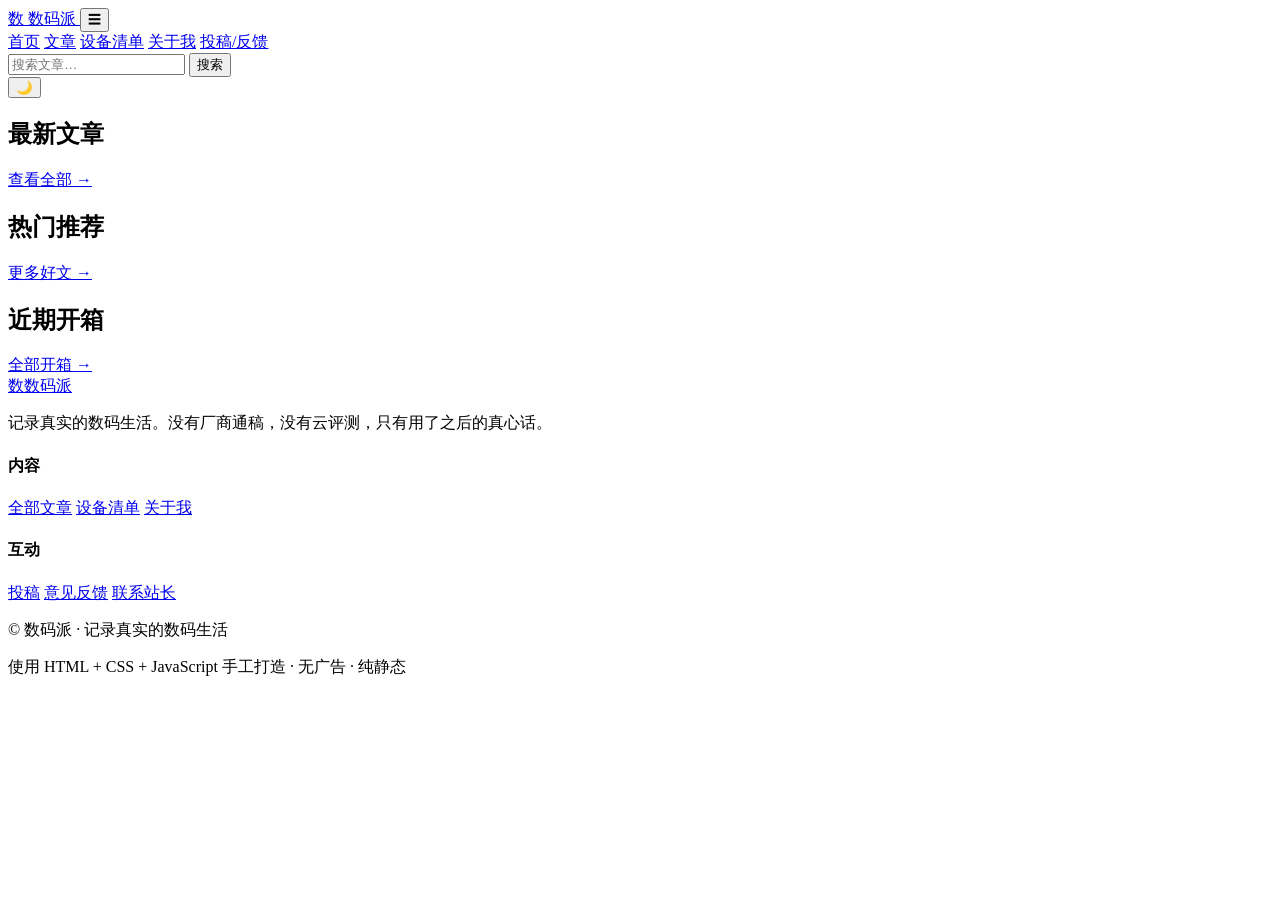
==== index.html @ d9d952aa "Add index.html" ====
<!DOCTYPE html>
<html lang="zh-CN">
<head>
  <meta charset="UTF-8">
  <meta name="viewport" content="width=device-width, initial-scale=1.0">
  <title>数码派 · 记录真实的数码生活</title>
  <meta name="description" content="数码派：分享手机、笔记本、耳机等数码产品的真实使用体验。">
  <link rel="icon" href="data:image/svg+xml,%3Csvg xmlns='http://www.w3.org/2000/svg' viewBox='0 0 32 32'%3E%3Crect width='32' height='32' rx='7' fill='%232563eb'/%3E%3Ctext x='16' y='22' text-anchor='middle' font-size='18' fill='white'%3E%E6%95%B0%3C/text%3E%3C/svg%3E">

  <!-- 深色模式启动脚本：必须放在样式之前，避免刷新时先闪一下白底 -->
  <script>
    (function () {
      var saved = null;
      try { saved = localStorage.getItem('theme'); } catch (e) {}
      var theme = saved ||
        (window.matchMedia('(prefers-color-scheme: dark)').matches ? 'dark' : 'light');
      document.documentElement.setAttribute('data-theme', theme);
    })();
  </script>

  <link rel="stylesheet" href="css/style.css">
</head>
<body>

  <!-- ======================== 顶部导航栏（全站统一） ======================== -->
  <header class="site-header">
    <div class="container nav-bar">
      <a class="logo" href="index.html">
        <span class="logo-mark">数</span>
        <span id="siteName">数码派</span>
      </a>

      <button class="icon-btn nav-toggle" id="navToggle" aria-label="打开菜单">☰</button>

      <nav class="nav-menu" id="navMenu">
        <a class="nav-link active" href="index.html">首页</a>
        <a class="nav-link" href="articles.html">文章</a>
        <a class="nav-link" href="devices.html">设备清单</a>
        <a class="nav-link" href="about.html">关于我</a>
        <a class="nav-link" href="submit.html">投稿/反馈</a>
        <div class="nav-search">
          <input type="search" id="navSearchInput" placeholder="搜索文章…" aria-label="搜索文章">
          <button class="nav-search-btn" id="navSearchBtn">搜索</button>
        </div>
      </nav>

      <!-- 深色 / 浅色模式切换 -->
      <button class="icon-btn theme-toggle" id="themeToggle" aria-label="切换深色模式">🌙</button>
    </div>
  </header>

  <main class="container">

    <!-- ============================ 轮播大图 ============================ -->
    <section class="carousel" id="carousel" aria-label="精选内容轮播"></section>

    <!-- ============================ 最新文章 ============================ -->
    <section class="section">
      <div class="section-head">
        <h2>最新文章</h2>
        <a class="more-link" href="articles.html">查看全部 →</a>
      </div>
      <div class="card-grid" id="latestGrid"><!-- home.js 渲染 --></div>
    </section>

    <!-- ============================ 热门推荐 ============================ -->
    <section class="section" id="hotSection">
      <div class="section-head">
        <h2>热门推荐</h2>
        <a class="more-link" href="articles.html">更多好文 →</a>
      </div>
      <div class="card-grid cols-4" id="hotGrid"><!-- home.js 渲染 --></div>
    </section>

    <!-- ============================ 近期开箱 ============================ -->
    <section class="section" id="unboxingSection">
      <div class="section-head">
        <h2>近期开箱</h2>
        <a class="more-link" href="articles.html">全部开箱 →</a>
      </div>
      <div class="card-grid cols-4" id="unboxingGrid"><!-- home.js 渲染 --></div>
    </section>

  </main>

  <!-- ============================== 页脚 ============================== -->
  <footer class="site-footer">
    <div class="container">
      <div class="footer-grid">
        <div class="footer-brand">
          <a class="logo" href="index.html"><span class="logo-mark">数</span><span class="footer-site-name">数码派</span></a>
          <p>记录真实的数码生活。没有厂商通稿，没有云评测，只有用了之后的真心话。</p>
        </div>
        <div class="footer-col">
          <h4>内容</h4>
          <a href="articles.html">全部文章</a>
          <a href="devices.html">设备清单</a>
          <a href="about.html">关于我</a>
        </div>
        <div class="footer-col">
          <h4>互动</h4>
          <a href="submit.html">投稿</a>
          <a href="submit.html">意见反馈</a>
          <a href="mailto:aze@example.com">联系站长</a>
        </div>
      </div>
      <div class="footer-bottom">
        <p>© <span id="footerYear"></span> <span class="footer-site-name">数码派</span> · 记录真实的数码生活</p>
        <p>使用 HTML + CSS + JavaScript 手工打造 · 无广告 · 纯静态</p>
      </div>
    </div>
  </footer>

  <!-- 顺序：先加载数据，再加载公共脚本，最后加载本页脚本 -->
  <script src="js/data.js"></script>
  <script src="js/common.js"></script>
  <script src="js/home.js"></script>
</body>
</html>
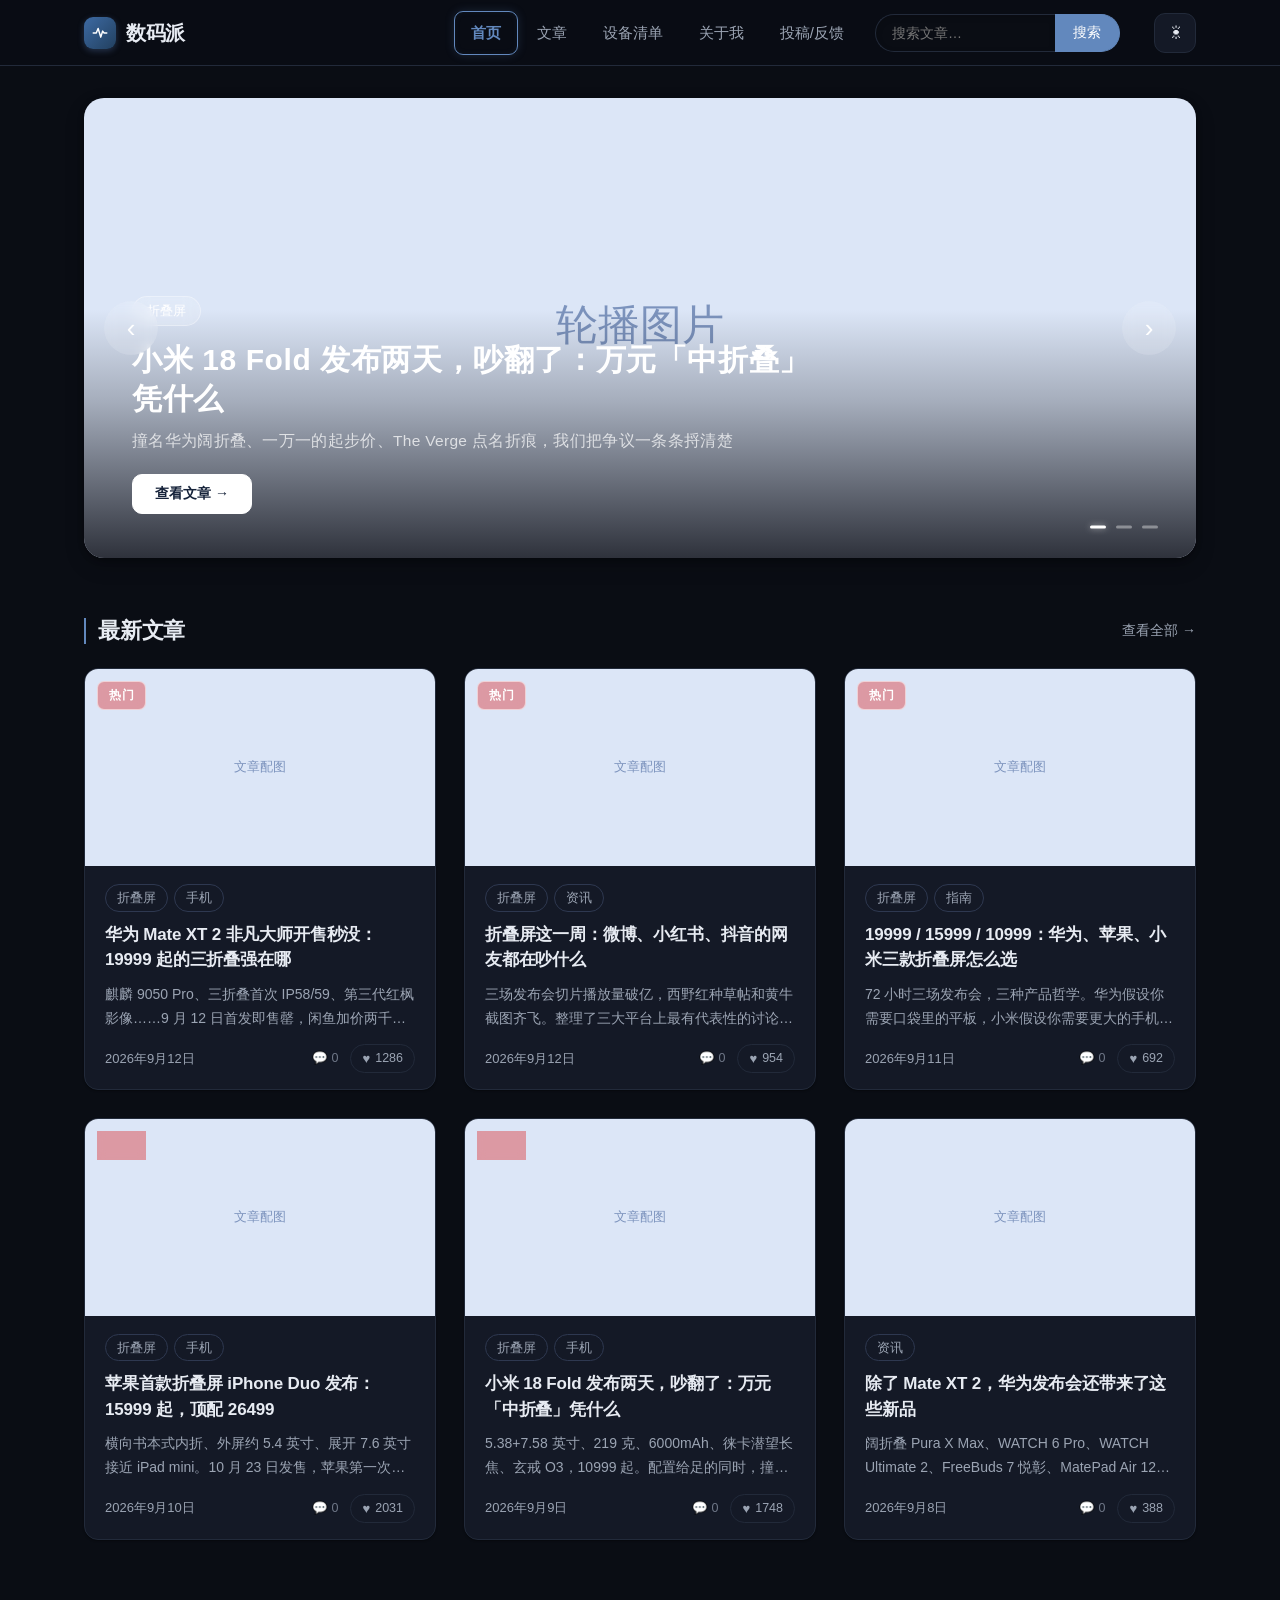
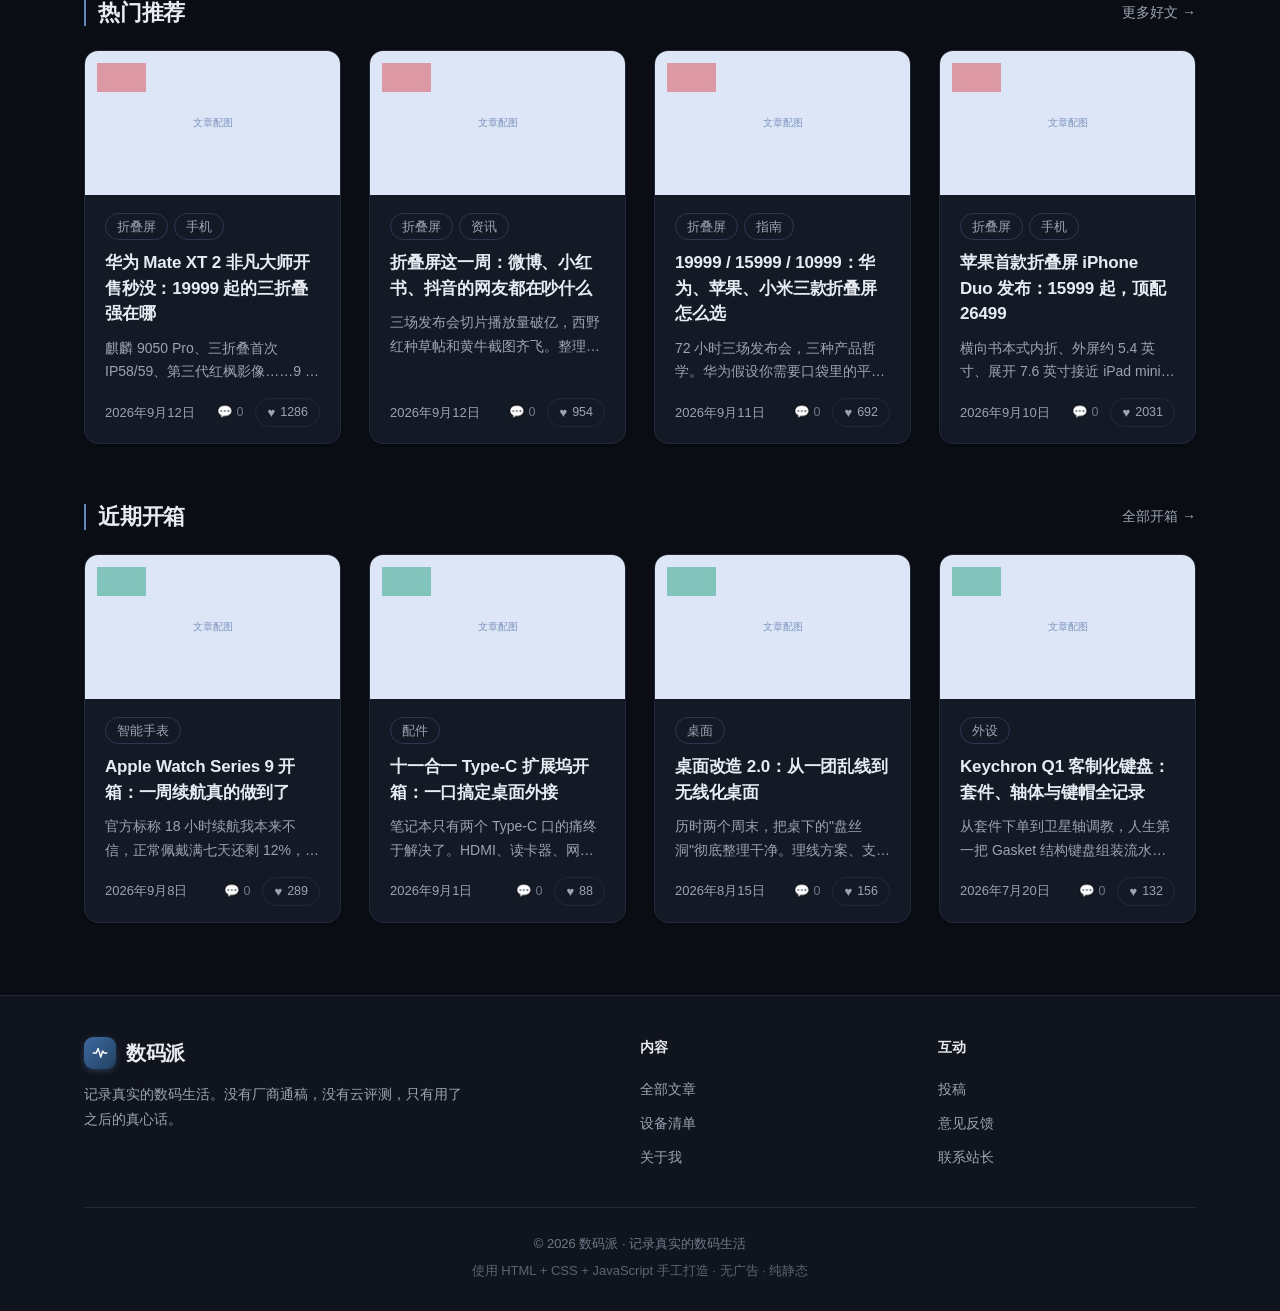
==== commit 329b52e9: "Upload index.html" ====
--- a/index.html
+++ b/index.html
@@ -5,15 +5,14 @@
   <meta name="viewport" content="width=device-width, initial-scale=1.0">
   <title>数码派 · 记录真实的数码生活</title>
   <meta name="description" content="数码派：分享手机、笔记本、耳机等数码产品的真实使用体验。">
-  <link rel="icon" href="data:image/svg+xml,%3Csvg xmlns='http://www.w3.org/2000/svg' viewBox='0 0 32 32'%3E%3Crect width='32' height='32' rx='7' fill='%232563eb'/%3E%3Ctext x='16' y='22' text-anchor='middle' font-size='18' fill='white'%3E%E6%95%B0%3C/text%3E%3C/svg%3E">
+  <link rel="icon" href="data:image/svg+xml,%3Csvg xmlns='http://www.w3.org/2000/svg' viewBox='0 0 32 32'%3E%3Crect width='32' height='32' rx='7' fill='%2335618f'/%3E%3Cpath d='M5 16h5l3-7 3 14 3-11 2 4h6' fill='none' stroke='white' stroke-width='2.5' stroke-linecap='round' stroke-linejoin='round'/%3E%3C/svg%3E">
 
   <!-- 深色模式启动脚本：必须放在样式之前，避免刷新时先闪一下白底 -->
   <script>
     (function () {
       var saved = null;
       try { saved = localStorage.getItem('theme'); } catch (e) {}
-      var theme = saved ||
-        (window.matchMedia('(prefers-color-scheme: dark)').matches ? 'dark' : 'light');
+      var theme = saved || 'dark'; // 默认深色深空风格，可点右上角图标切换回浅色
       document.documentElement.setAttribute('data-theme', theme);
     })();
   </script>
@@ -26,7 +25,7 @@
   <header class="site-header">
     <div class="container nav-bar">
       <a class="logo" href="index.html">
-        <span class="logo-mark">数</span>
+        <span class="logo-mark" aria-hidden="true"><svg viewBox="0 0 24 24" fill="none"><path d="M3 12h4l2.5-6L13 17.5l2.5-8L17.5 12H21" stroke="#fff" stroke-width="2" stroke-linecap="round" stroke-linejoin="round"/></svg></span>
         <span id="siteName">数码派</span>
       </a>
 
@@ -88,7 +87,7 @@
     <div class="container">
       <div class="footer-grid">
         <div class="footer-brand">
-          <a class="logo" href="index.html"><span class="logo-mark">数</span><span class="footer-site-name">数码派</span></a>
+          <a class="logo" href="index.html"><span class="logo-mark" aria-hidden="true"><svg viewBox="0 0 24 24" fill="none"><path d="M3 12h4l2.5-6L13 17.5l2.5-8L17.5 12H21" stroke="#fff" stroke-width="2" stroke-linecap="round" stroke-linejoin="round"/></svg></span><span class="footer-site-name">数码派</span></a>
           <p>记录真实的数码生活。没有厂商通稿，没有云评测，只有用了之后的真心话。</p>
         </div>
         <div class="footer-col">
--- a/css/style.css
+++ b/css/style.css
@@ -0,0 +1,846 @@
+/* ==========================================================================
+   style.css —— 全站样式表（v2 升级版）
+   设计参考：少数派 / The Verge / 个人博客站的高级感
+   ========================================================================== */
+
+/* ============================ 1. 主题变量 ============================ */
+:root {
+  /* 主色：深空蓝（降低饱和度），冷静克制的数码测评风 */
+  --c-primary: #24466e;
+  --c-primary-strong: #35618f;
+  --c-accent: #4a76ad;
+  --c-soft: #edf1f6;
+  --c-soft-text: #274c73;
+
+  --bg: #f5f6f8;          /* 略带冷调的浅灰背景，比纯白更有质感 */
+  --bg-elevated: #ffffff;
+  --card: #ffffff;
+  --text: #111827;        /* 正文近黑，阅读对比度更高 */
+  --text-2: #6b7280;      /* 次要文字 */
+  --text-3: #9ca3af;      /* 更浅的辅助文字 */
+  --border: #e5e7eb;
+  --border-strong: #d1d5db;
+  --header-bg: rgba(255, 255, 255, 0.85);
+  --shadow-sm: 0 1px 2px rgba(17, 24, 39, 0.04), 0 1px 3px rgba(17, 24, 39, 0.04);
+  --shadow: 0 1px 3px rgba(17, 24, 39, 0.06), 0 4px 12px rgba(17, 24, 39, 0.04);
+  --shadow-hover: 0 8px 24px rgba(17, 24, 39, 0.10);
+  --radius: 14px;
+  --radius-sm: 10px;
+  --radius-lg: 20px;
+  --header-height: 66px;
+  --max-w: 1160px;
+  --font-sans: -apple-system, BlinkMacSystemFont, "Segoe UI", "PingFang SC",
+    "Hiragino Sans GB", "Microsoft YaHei", "Helvetica Neue", Arial, sans-serif;
+  --font-serif: "Noto Serif SC", "Source Han Serif SC", "Songti SC", Georgia, serif;
+}
+
+html[data-theme="dark"] {
+  --c-primary: #8aa8d8;
+  --c-primary-strong: #6288bd;
+  --c-soft: #1a2231;
+  --c-soft-text: #a9bcd8;
+  --bg: #0a0d14;          /* 近黑深空底色，唯一的"发光源"交给内容 */
+  --bg-elevated: #10141d;
+  --card: #141926;        /* 卡片深灰底，与背景拉开一级层次 */
+  --text: #e7ebf2;
+  --text-2: #9ba4b3;      /* 次要文字：#aaa 一类的浅灰，不与正文抢层级 */
+  --text-3: #6f7787;
+  --border: #222a3a;
+  --border-strong: #2e3850;
+  --header-bg: rgba(10, 13, 20, 0.85);
+  --shadow-sm: 0 1px 2px rgba(0, 0, 0, 0.35);
+  --shadow: 0 2px 6px rgba(0, 0, 0, 0.3), 0 8px 20px rgba(0, 0, 0, 0.18);
+  --shadow-hover: 0 14px 34px rgba(0, 0, 0, 0.5);
+}
+
+/* ======================== 2. 基础重置 ========================= */
+* { margin: 0; padding: 0; box-sizing: border-box; }
+html { scroll-behavior: smooth; }
+body {
+  font-family: var(--font-sans);
+  background: var(--bg);
+  color: var(--text);
+  line-height: 1.7;
+  font-size: 15px;
+  -webkit-font-smoothing: antialiased;
+  transition: background-color 0.3s ease, color 0.3s ease;
+}
+a { color: inherit; text-decoration: none; transition: color 0.2s; }
+img { display: block; max-width: 100%; }
+ul { list-style: none; }
+button { font-family: inherit; cursor: pointer; border: none; background: none; }
+
+.container { max-width: var(--max-w); margin: 0 auto; padding: 0 24px; }
+.muted { color: var(--text-2); }
+
+/* 页面标题区 */
+.page-head { padding: 44px 0 28px; }
+.page-head h1 { font-size: 32px; font-weight: 700; letter-spacing: -0.02em; color: var(--text); }
+.page-head p { color: var(--text-2); margin-top: 10px; font-size: 16px; }
+
+/* ======================== 3. 顶部导航栏 ========================= */
+.site-header {
+  position: sticky; top: 0; z-index: 100;
+  height: var(--header-height);
+  background: var(--header-bg);
+  backdrop-filter: saturate(180%) blur(16px);
+  -webkit-backdrop-filter: saturate(180%) blur(16px);
+  border-bottom: 1px solid var(--border);
+}
+.nav-bar {
+  position: relative;
+  display: flex; align-items: center; gap: 28px;
+  height: var(--header-height);
+}
+
+.logo {
+  font-size: 20px; font-weight: 800; color: var(--text);
+  display: flex; align-items: center; gap: 10px; letter-spacing: -0.02em;
+}
+.logo .logo-mark {
+  width: 32px; height: 32px; border-radius: 9px;
+  background: linear-gradient(135deg, #3d6aa3, #22405f);
+  color: #fff; display: inline-flex; align-items: center; justify-content: center;
+  box-shadow: 0 2px 6px rgba(88, 124, 178, 0.35);
+}
+/* 标志内的电波图标尺寸（原为"数"字，现改为 SVG 脉冲线） */
+.logo .logo-mark svg { width: 18px; height: 18px; display: block; }
+.logo:hover { color: var(--c-primary); }
+
+.nav-menu { display: flex; align-items: center; gap: 2px; margin-left: auto; }
+.nav-link { padding: 8px 16px; border-radius: 9px; border: 1px solid transparent; color: var(--text-2); font-size: 15px; font-weight: 500; transition: all 0.2s; white-space: nowrap; }
+.nav-link:hover { color: var(--text); background: var(--bg); }
+/* 选中项：不用实心色块，改细边框 + 微弱发光，轻盈不厚重 */
+.nav-link.active {
+  color: var(--c-primary-strong);
+  background: transparent;
+  border-color: var(--c-primary-strong);
+  font-weight: 600;
+  box-shadow: 0 0 10px rgba(88, 124, 178, 0.22), inset 0 0 6px rgba(88, 124, 178, 0.08);
+}
+
+.nav-search { display: flex; align-items: center; margin-left: 12px; }
+/* 搜索框：胶囊圆角 + 内阴影，弱化扁平感 */
+.nav-search input {
+  width: 180px; height: 38px; padding: 0 16px;
+  border: 1px solid var(--border); border-right: none;
+  border-radius: 999px 0 0 999px;
+  background: var(--bg); color: var(--text); font-size: 14px;
+  outline: none;
+  box-shadow: inset 0 2px 6px rgba(0, 0, 0, 0.14);
+  transition: border-color 0.2s, box-shadow 0.2s;
+}
+.nav-search input:focus { border-color: var(--c-primary-strong); box-shadow: inset 0 2px 6px rgba(0, 0, 0, 0.14), 0 0 8px rgba(88, 124, 178, 0.2); }
+.nav-search-btn {
+  height: 38px; padding: 0 18px;
+  border: 1px solid var(--c-primary-strong); border-left: none;
+  border-radius: 0 999px 999px 0;
+  background: var(--c-primary-strong); color: #fff; font-size: 14px; font-weight: 500;
+  transition: background-color 0.2s, box-shadow 0.2s;
+}
+.nav-search-btn:hover { background: #2e5a8f; box-shadow: 0 0 10px rgba(88, 124, 178, 0.35); }
+
+/* 明暗切换等圆形小按钮：稍微放大，hover 上浮 + 发光 */
+.icon-btn {
+  width: 42px; height: 40px; margin-left: 6px;
+  border: 1px solid var(--border); border-radius: 11px;
+  background: var(--card); color: var(--text);
+  font-size: 18px; display: inline-flex; align-items: center; justify-content: center;
+  transition: border-color 0.2s, background-color 0.2s, transform 0.2s, box-shadow 0.2s;
+}
+.icon-btn:hover {
+  border-color: var(--c-primary-strong);
+  background: var(--c-soft);
+  transform: translateY(-1px) scale(1.05);
+  box-shadow: 0 0 12px rgba(88, 124, 178, 0.35);
+}
+.nav-toggle { display: none; }
+
+/* ======================== 4. 通用组件 ========================= */
+.btn {
+  display: inline-flex; align-items: center; gap: 8px;
+  height: 42px; padding: 0 24px;
+  border: 1px solid var(--border-strong); border-radius: 11px;
+  background: var(--card); color: var(--text);
+  font-size: 15px; font-weight: 500; cursor: pointer;
+  transition: all 0.2s;
+}
+.btn:hover { border-color: var(--c-primary-strong); color: var(--c-primary-strong); transform: translateY(-1px); }
+.btn-primary {
+  background: var(--c-primary-strong); border-color: var(--c-primary-strong); color: #fff;
+  box-shadow: 0 2px 8px rgba(88, 124, 178, 0.3);
+}
+.btn-primary:hover { background: #2e5a8f; color: #fff; box-shadow: 0 4px 14px rgba(88, 124, 178, 0.4); }
+.btn-ghost { border-color: transparent; background: transparent; }
+
+.tag {
+  display: inline-block; padding: 4px 12px; margin-right: 6px;
+  font-size: 13px; line-height: 1.5; border-radius: 999px;
+  background: var(--c-soft); color: var(--c-soft-text);
+  white-space: nowrap; transition: all 0.2s; font-weight: 500;
+}
+a.tag:hover { background: var(--c-primary-strong); color: #fff; }
+
+.section { margin-top: 60px; }
+.section-head {
+  display: flex; align-items: center; justify-content: space-between;
+  margin-bottom: 24px;
+}
+.section-head h2 {
+  font-size: 22px; font-weight: 600; letter-spacing: -0.01em;
+  padding-left: 12px; border-left: 2px solid var(--c-primary-strong);
+  line-height: 1.2;
+}
+.section-head .more-link {
+  font-size: 14px; color: var(--text-2); font-weight: 500;
+  transition: color 0.2s;
+}
+.section-head .more-link:hover { color: var(--c-primary-strong); }
+
+.card-grid { display: grid; grid-template-columns: repeat(3, 1fr); gap: 28px; }
+.card-grid.cols-4 { grid-template-columns: repeat(4, 1fr); }
+
+.empty-state { text-align: center; padding: 80px 20px; color: var(--text-2); }
+.empty-state .empty-icon { font-size: 48px; margin-bottom: 16px; opacity: 0.5; }
+.empty-state p { font-size: 16px; }
+
+/* ======================== 5. 首页轮播 ========================= */
+.carousel {
+  position: relative; margin-top: 32px;
+  border-radius: var(--radius-lg); overflow: hidden;
+  box-shadow: var(--shadow); background: var(--card);
+}
+.carousel-track { display: flex; transition: transform 0.6s cubic-bezier(0.4, 0, 0.2, 1); }
+.carousel-slide { position: relative; min-width: 100%; height: 460px; }
+.carousel-slide img {
+  position: absolute; inset: 0; width: 100%; height: 100%; object-fit: cover;
+}
+/* 渐变蒙版：只压暗底部文字区域，上半张图保持通透 */
+.carousel-slide::after {
+  content: ""; position: absolute; inset: 0;
+  background: linear-gradient(180deg,
+    rgba(8, 10, 18, 0) 46%,
+    rgba(8, 10, 18, 0.26) 66%,
+    rgba(8, 10, 18, 0.82) 100%);
+}
+.carousel-caption {
+  position: absolute; left: 48px; right: 48px; bottom: 44px;
+  z-index: 2; color: #fff; max-width: 680px;
+}
+.carousel-caption .tag {
+  background: rgba(255,255,255,0.16); color: #fff;
+  border: 1px solid rgba(255,255,255,0.35);
+  backdrop-filter: blur(8px); margin-bottom: 14px; padding: 4px 14px;
+}
+.carousel-caption h2 { font-size: 30px; line-height: 1.3; margin-bottom: 10px; font-weight: 800; letter-spacing: 0.02em; }
+.carousel-caption p { font-size: 15.5px; opacity: 0.72; margin-bottom: 20px; letter-spacing: 0.02em; }
+.carousel-caption .btn {
+  background: #fff; border-color: #fff; color: #16233a;
+  height: 40px; padding: 0 22px; font-size: 14px; font-weight: 600;
+  border-radius: 10px;
+}
+/* 查看文章按钮：hover 轻微放大 + 淡淡的白色外发光 */
+.carousel-caption .btn:hover {
+  background: #fff; border-color: #fff; color: #16233a;
+  transform: scale(1.045);
+  box-shadow: 0 0 20px rgba(255, 255, 255, 0.35);
+}
+.carousel-arrow {
+  position: absolute; top: 50%; transform: translateY(-50%); z-index: 3;
+  width: 54px; height: 54px; border: none; border-radius: 50%;
+  background: rgba(255,255,255,0.13); color: #fff; font-size: 26px; line-height: 1;
+  cursor: pointer; display: flex; align-items: center; justify-content: center;
+  transition: all 0.2s; backdrop-filter: blur(6px);
+}
+.carousel-arrow:hover { background: rgba(255,255,255,0.42); transform: translateY(-50%) scale(1.08); }
+.carousel-arrow.prev { left: 20px; }
+.carousel-arrow.next { right: 20px; }
+.carousel-dots {
+  position: absolute; z-index: 3; bottom: 24px; right: 36px;
+  display: flex; gap: 6px;
+}
+/* 圆点改细条样式：未选中短条半透，选中细长条高亮 */
+.carousel-dots button {
+  position: relative; width: 20px; height: 14px; padding: 0;
+  border: none; border-radius: 999px; background: transparent; cursor: pointer;
+}
+.carousel-dots button::after {
+  content: ""; position: absolute; left: 2px; right: 2px; top: 50%;
+  height: 3px; transform: translateY(-50%);
+  border-radius: 999px; background: rgba(255,255,255,0.38);
+  transition: all 0.3s;
+}
+.carousel-dots button:hover::after { background: rgba(255,255,255,0.6); }
+.carousel-dots button.active::after { background: #fff; box-shadow: 0 0 6px rgba(255,255,255,0.5); }
+
+/* ===================== 6. 文章卡片 ========================= */
+.article-card {
+  display: flex; flex-direction: column;
+  background: var(--card); border: 1px solid var(--border);
+  border-radius: var(--radius); overflow: hidden;
+  box-shadow: var(--shadow-sm); cursor: pointer;
+  transition: all 0.25s ease;
+}
+.article-card:hover { transform: translateY(-4px); box-shadow: var(--shadow-hover); border-color: var(--border-strong); }
+
+.card-cover {
+  position: relative; display: block; aspect-ratio: 16 / 9; overflow: hidden;
+  background: var(--bg);
+}
+.card-cover img { width: 100%; height: 100%; object-fit: cover; transition: transform 0.4s ease; }
+.article-card:hover .card-cover img { transform: scale(1.06); }
+/* 图片底部渐变：平滑过渡到卡片底色，消除图片与卡片的生硬分界 */
+.card-cover::after {
+  content: ""; position: absolute; left: 0; right: 0; bottom: 0; z-index: 1;
+  height: 42%; pointer-events: none;
+  background: linear-gradient(180deg,
+    color-mix(in srgb, var(--card) 0%, transparent),
+    color-mix(in srgb, var(--card) 62%) 70%,
+    var(--card) 100%);
+}
+
+.card-badge {
+  position: absolute; top: 12px; left: 12px; z-index: 2;
+  padding: 3px 11px; font-size: 12px; font-weight: 600;
+  border-radius: 7px; color: #fff; letter-spacing: 0.5px;
+  border: 1px solid rgba(255, 255, 255, 0.55);
+  backdrop-filter: blur(4px);
+}
+/* 标签不再用实心大色块：半透背景 + 细白边 */
+.badge-unbox { background: rgba(5, 150, 105, 0.42); }
+.badge-hot { background: rgba(220, 38, 38, 0.4); }
+
+.card-body { display: flex; flex-direction: column; flex: 1; padding: 18px 20px 16px; }
+.card-tags { margin-bottom: 10px; }
+/* 卡片底部标签：细边框文字样式，不用实色底 */
+.card-tags .tag {
+  background: transparent; color: var(--text-2);
+  border: 1px solid var(--border-strong);
+  padding: 3px 11px; font-weight: 400;
+}
+.card-tags a.tag:hover {
+  background: transparent; color: var(--c-primary-strong);
+  border-color: var(--c-primary-strong);
+}
+.card-title { font-size: 17px; font-weight: 700; line-height: 1.5; margin-bottom: 10px; letter-spacing: -0.01em; }
+.card-title a { color: var(--text); }
+.card-title a:hover { color: var(--c-primary-strong); }
+.card-excerpt {
+  color: var(--text-2); font-size: 14px; line-height: 1.7;
+  display: -webkit-box; -webkit-line-clamp: 2; -webkit-box-orient: vertical; overflow: hidden;
+}
+.card-meta {
+  display: flex; align-items: center; justify-content: space-between;
+  margin-top: auto; padding-top: 14px;
+  font-size: 13px; color: var(--text-2);
+}
+.card-meta .more-link { color: var(--c-primary-strong); font-weight: 500; }
+
+/* ================= 7. 文章列表页 ================== */
+.list-toolbar { margin-top: 8px; }
+.filter-chips { display: flex; flex-wrap: wrap; gap: 10px; margin-bottom: 22px; }
+.chip {
+  padding: 8px 18px; font-size: 14px; font-weight: 500;
+  border: 1px solid var(--border); border-radius: 999px;
+  background: var(--card); color: var(--text-2); cursor: pointer;
+  transition: all 0.2s;
+}
+.chip:hover { border-color: var(--c-primary-strong); color: var(--c-primary-strong); }
+.chip.active { background: var(--c-primary-strong); border-color: var(--c-primary-strong); color: #fff; }
+
+.filter-bar {
+  display: flex; align-items: center; justify-content: space-between;
+  flex-wrap: wrap; gap: 12px; margin-bottom: 24px;
+}
+.filter-bar .search-box { position: relative; width: 300px; max-width: 100%; }
+.filter-bar .search-box input {
+  width: 100%; height: 42px; padding: 0 16px 0 42px;
+  border: 1px solid var(--border); border-radius: 11px;
+  background: var(--card); color: var(--text); font-size: 14px; outline: none;
+  transition: border-color 0.2s, box-shadow 0.2s;
+}
+.filter-bar .search-box input:focus {
+  border-color: var(--c-primary-strong);
+  box-shadow: 0 0 0 3px rgba(88, 124, 178, 0.12);
+}
+.filter-bar .search-box .search-icon {
+  position: absolute; left: 15px; top: 50%; transform: translateY(-50%);
+  color: var(--text-3); font-size: 15px; pointer-events: none;
+}
+.result-count { font-size: 14px; color: var(--text-2); }
+
+.pagination { display: flex; justify-content: center; gap: 8px; margin: 44px 0 10px; flex-wrap: wrap; }
+.page-btn {
+  min-width: 42px; height: 42px; padding: 0 14px;
+  border: 1px solid var(--border); border-radius: 10px;
+  background: var(--card); color: var(--text); font-size: 14px; cursor: pointer;
+  transition: all 0.2s; font-weight: 500;
+}
+.page-btn:hover:not(:disabled):not(.active) { border-color: var(--c-primary-strong); color: var(--c-primary-strong); }
+.page-btn.active { background: var(--c-primary-strong); border-color: var(--c-primary-strong); color: #fff; }
+.page-btn:disabled { opacity: 0.4; cursor: not-allowed; }
+
+/* ======================== 8. 文章详情页 ========================= */
+.article-wrap { max-width: 780px; margin: 0 auto; }
+.breadcrumb { padding: 36px 0 0; font-size: 14px; color: var(--text-2); }
+.breadcrumb a:hover { color: var(--c-primary-strong); }
+.article-header { padding: 20px 0 24px; }
+.article-header h1 { font-size: 34px; font-weight: 800; line-height: 1.35; margin: 14px 0 18px; letter-spacing: -0.02em; }
+.article-meta {
+  display: flex; flex-wrap: wrap; align-items: center; gap: 18px;
+  font-size: 14px; color: var(--text-2);
+}
+.article-meta .meta-tags { display: inline-flex; flex-wrap: wrap; gap: 6px; }
+.article-meta .meta-tags .tag { margin-right: 0; }
+.article-hero {
+  width: 100%; aspect-ratio: 21 / 9; object-fit: cover;
+  border-radius: 16px; margin-bottom: 32px; box-shadow: var(--shadow);
+  background: var(--bg);
+}
+.article-content { font-size: 17px; line-height: 1.9; color: var(--text); }
+.article-content h2 {
+  font-size: 23px; font-weight: 700; margin: 40px 0 16px;
+  padding-left: 14px; border-left: 3px solid var(--c-primary-strong);
+  letter-spacing: -0.01em;
+}
+.article-content p { margin: 0 0 20px; color: var(--text); }
+.article-content ul { margin: 0 0 20px; padding-left: 4px; }
+.article-content li { position: relative; padding-left: 22px; margin-bottom: 10px; }
+.article-content li::before {
+  content: ""; position: absolute; left: 3px; top: 0.85em;
+  width: 6px; height: 6px; border-radius: 50%; background: var(--c-primary-strong);
+}
+.article-content blockquote {
+  margin: 0 0 20px; padding: 16px 20px;
+  border-left: 3px solid var(--c-primary-strong); border-radius: 0 12px 12px 0;
+  background: var(--c-soft); color: var(--text); font-size: 16px;
+}
+.article-content figure { margin: 28px 0; }
+.article-content img { width: 100%; border-radius: 14px; box-shadow: var(--shadow); background: var(--bg); }
+.article-content figcaption { margin-top: 10px; text-align: center; font-size: 13.5px; color: var(--text-2); }
+
+.article-nav {
+  display: flex; justify-content: space-between; gap: 16px;
+  margin: 44px auto 0; padding-top: 24px;
+  border-top: 1px solid var(--border); font-size: 14px;
+}
+.article-nav a { max-width: 48%; color: var(--text-2); transition: color 0.2s; }
+.article-nav a:hover { color: var(--c-primary-strong); }
+.article-nav .nav-title { display: block; margin-top: 5px; font-size: 15px; font-weight: 600; }
+.article-nav .nav-next { text-align: right; margin-left: auto; }
+
+.related { margin-top: 60px; }
+.related h2 {
+  font-size: 22px; font-weight: 700; margin-bottom: 22px;
+  padding-left: 14px; border-left: 3px solid var(--c-primary-strong); letter-spacing: -0.01em;
+}
+
+/* ======================== 9. 设备清单页 ========================= */
+.device-grid { display: grid; grid-template-columns: repeat(3, 1fr); gap: 28px; margin-top: 28px; }
+.device-card {
+  display: flex; flex-direction: column;
+  background: var(--card); border: 1px solid var(--border);
+  border-radius: var(--radius); overflow: hidden;
+  box-shadow: var(--shadow-sm); transition: all 0.25s ease;
+}
+.device-card:hover { transform: translateY(-4px); box-shadow: var(--shadow-hover); border-color: var(--border-strong); }
+.device-img { aspect-ratio: 4 / 3; overflow: hidden; background: var(--bg); }
+.device-img img { width: 100%; height: 100%; object-fit: cover; transition: transform 0.4s ease; }
+.device-card:hover .device-img img { transform: scale(1.06); }
+.device-body { display: flex; flex-direction: column; flex: 1; padding: 18px 20px 16px; }
+.device-body .card-tags { margin-bottom: 8px; }
+.device-body h3 { font-size: 18px; font-weight: 700; margin-bottom: 5px; letter-spacing: -0.01em; }
+.device-model { font-size: 14px; color: var(--text-2); margin-bottom: 14px; }
+.device-review {
+  background: var(--c-soft); color: var(--text); border-radius: 10px;
+  padding: 13px 16px; font-size: 14.5px; line-height: 1.75; margin-bottom: 16px;
+  border-left: 3px solid var(--c-primary-strong);
+}
+.device-date {
+  margin-top: auto; padding-top: 12px; border-top: 1px dashed var(--border);
+  font-size: 13px; color: var(--text-2);
+}
+
+/* ======================== 10. 关于我页面 ========================= */
+.about-hero {
+  display: flex; align-items: center; gap: 32px; margin-top: 32px;
+  padding: 36px; background: var(--card); border: 1px solid var(--border);
+  border-radius: var(--radius-lg); box-shadow: var(--shadow-sm);
+}
+.about-hero img.avatar {
+  flex: none; width: 120px; height: 120px; border-radius: 50%; object-fit: cover;
+  border: 5px solid var(--c-soft); background: var(--bg);
+}
+.about-hero h1 { font-size: 28px; font-weight: 800; margin-bottom: 6px; letter-spacing: -0.01em; }
+.about-hero .slogan { color: var(--c-primary-strong); font-size: 15px; font-weight: 600; }
+
+.about-stats { display: grid; grid-template-columns: repeat(3, 1fr); gap: 20px; margin: 26px 0; }
+.stat-card {
+  text-align: center; padding: 28px 16px; background: var(--card);
+  border: 1px solid var(--border); border-radius: var(--radius); box-shadow: var(--shadow-sm);
+  transition: transform 0.2s;
+}
+.stat-card:hover { transform: translateY(-3px); }
+.stat-card .num { font-size: 34px; font-weight: 800; color: var(--c-primary-strong); letter-spacing: -0.02em; }
+.stat-card .label { margin-top: 5px; font-size: 14px; color: var(--text-2); }
+
+.about-block {
+  background: var(--card); border: 1px solid var(--border);
+  border-radius: var(--radius-lg); padding: 32px 36px; margin-bottom: 24px;
+  box-shadow: var(--shadow-sm);
+}
+.about-block h2 {
+  font-size: 20px; font-weight: 700; margin-bottom: 18px;
+  padding-left: 14px; border-left: 3px solid var(--c-primary-strong); letter-spacing: -0.01em;
+}
+.about-block p { margin-bottom: 16px; color: var(--text); line-height: 1.9; font-size: 15.5px; }
+.about-block p:last-child { margin-bottom: 0; }
+
+.contact-list { display: grid; gap: 14px; }
+.contact-list li { display: flex; align-items: center; gap: 14px; font-size: 15px; }
+.contact-list .ci {
+  flex: none; width: 40px; height: 40px; border-radius: 11px;
+  background: var(--c-soft); color: var(--c-soft-text);
+  display: inline-flex; align-items: center; justify-content: center; font-size: 18px;
+}
+.contact-list a { word-break: break-all; font-weight: 500; }
+.contact-list a:hover { color: var(--c-primary-strong); }
+
+.topic-tags { display: flex; flex-wrap: wrap; gap: 12px; }
+.topic-tags .tag { margin-right: 0; padding: 7px 17px; font-size: 14px; }
+
+/* ======================== 11. 投稿/反馈页 ========================= */
+.submit-wrap { max-width: 720px; margin: 0 auto; padding: 32px 0; }
+.submit-tabs {
+  display: flex; gap: 8px; margin-bottom: 28px; padding: 6px;
+  background: var(--card); border: 1px solid var(--border);
+  border-radius: 12px; box-shadow: var(--shadow-sm);
+}
+.submit-tab {
+  flex: 1; padding: 12px; text-align: center; font-size: 15px; font-weight: 600;
+  border-radius: 8px; color: var(--text-2); cursor: pointer; transition: all 0.2s;
+}
+.submit-tab.active { background: var(--c-primary-strong); color: #fff; box-shadow: 0 2px 8px rgba(37,99,235,0.25); }
+
+.submit-form { display: none; }
+.submit-form.active { display: block; }
+.submit-form .form-group { margin-bottom: 20px; }
+.submit-form label {
+  display: block; margin-bottom: 8px; font-size: 14px; font-weight: 600; color: var(--text);
+}
+.submit-form label .req { color: #dc2626; }
+.submit-form input[type="text"],
+.submit-form input[type="email"],
+.submit-form textarea,
+.submit-form select {
+  width: 100%; padding: 12px 15px;
+  border: 1px solid var(--border-strong); border-radius: 10px;
+  background: var(--card); color: var(--text); font-size: 15px; font-family: inherit;
+  outline: none; transition: border-color 0.2s, box-shadow 0.2s;
+}
+.submit-form input:focus, .submit-form textarea:focus, .submit-form select:focus {
+  border-color: var(--c-primary-strong); box-shadow: 0 0 0 3px rgba(37,99,235,0.12);
+}
+.submit-form textarea { resize: vertical; min-height: 140px; line-height: 1.7; }
+.submit-form .hint { font-size: 13px; color: var(--text-3); margin-top: 6px; }
+
+/* 提交成功提示 */
+.submit-success {
+  display: none; text-align: center; padding: 60px 20px;
+  background: var(--card); border: 1px solid var(--border); border-radius: var(--radius-lg);
+  box-shadow: var(--shadow-sm);
+}
+.submit-success.show { display: block; }
+.submit-success .icon { font-size: 56px; margin-bottom: 16px; }
+.submit-success h3 { font-size: 22px; margin-bottom: 10px; }
+.submit-success p { color: var(--text-2); margin-bottom: 24px; }
+
+/* 投稿须知提示卡 */
+.info-card {
+  background: var(--c-soft); border-radius: 12px; padding: 18px 20px;
+  margin-bottom: 24px; font-size: 14px; color: var(--text); line-height: 1.8;
+}
+.info-card strong { color: var(--c-primary-strong); }
+
+/* ============ 11.5 社交互动：点赞 / 分享 / 评论 / 投稿墙 ============ */
+
+/* 卡片底部：评论数 + 点赞按钮 */
+.card-stats { display: inline-flex; align-items: center; gap: 12px; }
+.stat-comments { color: var(--text-3); font-size: 12.5px; white-space: nowrap; }
+.like-btn {
+  display: inline-flex; align-items: center; gap: 5px;
+  padding: 4px 11px; font-size: 12.5px; line-height: 1.5;
+  border: 1px solid var(--border); border-radius: 999px;
+  background: var(--card); color: var(--text-2);
+  cursor: pointer; font-family: inherit; transition: all 0.2s;
+}
+.like-btn:hover { border-color: #fca5a5; color: #ef4444; }
+.like-btn.is-liked { background: #fef2f2; border-color: #fecaca; color: #ef4444; }
+.like-btn .like-ico { font-size: 13px; line-height: 1; }
+.like-btn.is-liked .like-ico { animation: like-pop 0.3s ease; }
+html[data-theme="dark"] .like-btn.is-liked {
+  background: rgba(239, 68, 68, 0.14); border-color: rgba(239, 68, 68, 0.4);
+}
+@keyframes like-pop { 0% { transform: scale(1); } 50% { transform: scale(1.4); } 100% { transform: scale(1); } }
+
+/* 详情页操作条：点赞 / 分享 / 评论数 */
+.article-actions {
+  display: flex; align-items: center; gap: 12px; flex-wrap: wrap;
+  margin: 36px 0 0; padding: 18px 0;
+  border-top: 1px solid var(--border); border-bottom: 1px solid var(--border);
+}
+.action-btn {
+  display: inline-flex; align-items: center; gap: 7px;
+  padding: 9px 20px; border-radius: 999px;
+  border: 1px solid var(--border-strong); background: var(--card);
+  color: var(--text); font-size: 14.5px; font-weight: 500;
+  cursor: pointer; font-family: inherit; transition: all 0.2s;
+}
+.action-btn:hover { border-color: var(--c-primary-strong); color: var(--c-primary-strong); }
+.article-actions .like-btn { padding: 9px 20px; font-size: 14.5px; font-weight: 500; }
+.action-comments { margin-left: auto; color: var(--text-2); font-size: 14px; }
+
+/* 分享浮层 */
+.share-wrap { position: relative; }
+.share-menu {
+  position: absolute; left: 0; bottom: calc(100% + 10px);
+  display: none; flex-direction: column; min-width: 176px;
+  padding: 6px; background: var(--bg-elevated);
+  border: 1px solid var(--border); border-radius: 12px;
+  box-shadow: var(--shadow-hover); z-index: 30;
+}
+.share-menu.open { display: flex; }
+.share-item {
+  display: block; width: 100%; text-align: left;
+  padding: 9px 12px; border: none; border-radius: 8px;
+  background: none; color: var(--text); font-size: 14px;
+  cursor: pointer; font-family: inherit; transition: all 0.15s;
+}
+.share-item:hover { background: var(--c-soft); color: var(--c-primary-strong); }
+
+/* 信息来源卡 */
+.source-box {
+  display: flex; flex-wrap: wrap; align-items: center; gap: 8px 12px;
+  margin-top: 22px; padding: 15px 18px;
+  background: var(--c-soft); border-radius: 12px; font-size: 13.5px;
+}
+.source-label { font-weight: 700; color: var(--c-soft-text); }
+.source-text { flex: 1 1 100%; color: var(--text-2); line-height: 1.8; }
+.source-link { font-weight: 600; color: var(--c-primary-strong); }
+.source-link:hover { text-decoration: underline; }
+
+/* 网友热议（微博 / 小红书 / 抖音） */
+.hot-talk { margin-top: 42px; }
+.hot-talk h2 {
+  font-size: 20px; font-weight: 700; margin-bottom: 16px;
+  padding-left: 14px; border-left: 3px solid var(--c-primary-strong); letter-spacing: -0.01em;
+}
+.talk-list { display: flex; flex-direction: column; gap: 12px; }
+.talk-item {
+  padding: 16px 18px; background: var(--card);
+  border: 1px solid var(--border); border-radius: 12px; box-shadow: var(--shadow-sm);
+}
+.talk-head { display: flex; align-items: center; gap: 10px; margin-bottom: 8px; }
+.talk-name { font-size: 13px; color: var(--text-2); font-weight: 600; }
+.talk-item p { font-size: 15px; line-height: 1.8; }
+.talk-platform {
+  padding: 2px 9px; border-radius: 6px; font-size: 12px; font-weight: 600; color: #fff;
+}
+.p-weibo { background: #e6162d; }
+.p-red { background: #ff2442; }
+.p-douyin { background: #161823; border: 1px solid rgba(255, 255, 255, 0.25); }
+.p-xianyu { background: #ff8019; }
+.p-media { background: #475569; }
+
+/* 评论区 */
+.comments { margin-top: 48px; }
+.comments > h2 {
+  font-size: 20px; font-weight: 700; margin-bottom: 18px;
+  padding-left: 14px; border-left: 3px solid var(--c-primary-strong); letter-spacing: -0.01em;
+}
+.comment-count-badge {
+  display: inline-block; min-width: 24px; padding: 1px 8px; margin-left: 6px;
+  font-size: 13px; font-weight: 600; text-align: center;
+  background: var(--c-soft); color: var(--c-soft-text); border-radius: 999px;
+}
+.comment-form {
+  padding: 18px; margin-bottom: 26px;
+  background: var(--card); border: 1px solid var(--border); border-radius: 12px;
+}
+.comment-form input,
+.comment-form textarea {
+  width: 100%; padding: 11px 14px; margin-bottom: 12px;
+  border: 1px solid var(--border-strong); border-radius: 10px;
+  background: var(--bg); color: var(--text);
+  font-size: 14.5px; font-family: inherit; outline: none;
+  transition: border-color 0.2s, box-shadow 0.2s;
+}
+.comment-form input:focus, .comment-form textarea:focus {
+  border-color: var(--c-primary-strong); box-shadow: 0 0 0 3px rgba(88, 124, 178, 0.12);
+}
+.comment-form textarea { resize: vertical; line-height: 1.7; }
+.comment-form-foot { display: flex; align-items: center; justify-content: space-between; gap: 12px; }
+.comment-tip { font-size: 12.5px; color: var(--text-3); }
+.comment-list { display: flex; flex-direction: column; gap: 14px; }
+.comment-item {
+  display: flex; gap: 12px; padding: 16px 18px;
+  background: var(--card); border: 1px solid var(--border); border-radius: 12px;
+}
+.comment-avatar {
+  flex: none; width: 38px; height: 38px; border-radius: 50%;
+  display: inline-flex; align-items: center; justify-content: center;
+  background: var(--c-primary-strong); color: #fff; font-weight: 700; font-size: 16px;
+}
+.comment-meta { display: flex; align-items: baseline; gap: 10px; margin-bottom: 4px; flex-wrap: wrap; }
+.comment-meta strong { font-size: 14px; }
+.comment-meta time { font-size: 12.5px; color: var(--text-3); }
+.comment-body { min-width: 0; }
+.comment-body p { font-size: 14.5px; line-height: 1.8; word-break: break-word; }
+.comment-empty { padding: 40px 20px; }
+/* 评论云端加载占位 */
+.comment-loading {
+  list-style: none; text-align: center; padding: 24px 16px;
+  color: var(--text-3); font-size: 14px;
+}
+
+/* 轻提示 toast */
+.dp-toast {
+  position: fixed; left: 50%; bottom: 36px; transform: translate(-50%, 16px);
+  max-width: 82vw; padding: 11px 22px;
+  background: rgba(17, 24, 39, 0.92); color: #fff; font-size: 14px;
+  border-radius: 999px; box-shadow: 0 8px 24px rgba(0, 0, 0, 0.25);
+  opacity: 0; pointer-events: none;
+  transition: opacity 0.25s, transform 0.25s; z-index: 999;
+}
+.dp-toast.show { opacity: 1; transform: translate(-50%, 0); }
+
+/* 社区投稿墙 */
+.wall-section { margin-top: 56px; }
+.wall-sub { color: var(--text-2); font-size: 14px; margin-bottom: 22px; }
+.wall-grid { display: grid; grid-template-columns: repeat(2, 1fr); gap: 20px; }
+.wall-card {
+  padding: 20px; background: var(--card); border: 1px solid var(--border);
+  border-radius: var(--radius); box-shadow: var(--shadow-sm);
+  transition: all 0.25s ease;
+}
+.wall-card:hover {
+  transform: translateY(-3px); box-shadow: var(--shadow-hover); border-color: var(--border-strong);
+}
+.wall-head { display: flex; align-items: center; gap: 10px; margin-bottom: 12px; }
+.wall-avatar {
+  flex: none; width: 36px; height: 36px; border-radius: 50%;
+  display: inline-flex; align-items: center; justify-content: center;
+  background: var(--c-soft); color: var(--c-soft-text); font-weight: 700;
+}
+.wall-who { display: flex; flex-direction: column; min-width: 0; }
+.wall-who strong { font-size: 14px; }
+.wall-meta { display: inline-flex; align-items: center; gap: 8px; font-size: 12px; color: var(--text-3); }
+.wall-meta .tag { padding: 1px 8px; font-size: 11px; margin: 0; }
+.wall-badge {
+  margin-left: auto; padding: 2px 10px; border-radius: 999px;
+  font-size: 11.5px; font-weight: 600; white-space: nowrap;
+  background: var(--c-soft); color: var(--c-soft-text);
+}
+.wall-badge.mine { background: #ecfdf5; color: #059669; }
+html[data-theme="dark"] .wall-badge.mine { background: rgba(5, 150, 105, 0.16); color: #34d399; }
+.wall-card h3 { font-size: 16px; font-weight: 700; margin-bottom: 8px; letter-spacing: -0.01em; }
+.wall-card p { font-size: 14px; color: var(--text-2); line-height: 1.8; }
+.success-actions { display: flex; gap: 12px; justify-content: center; flex-wrap: wrap; }
+
+/* ========================== 12. 页脚 =============================== */
+.site-footer {
+  margin-top: 72px; border-top: 1px solid var(--border);
+  background: var(--bg-elevated); padding: 40px 0 28px;
+}
+.footer-grid {
+  display: grid; grid-template-columns: 2fr 1fr 1fr; gap: 40px;
+  margin-bottom: 32px;
+}
+.footer-brand .logo { margin-bottom: 12px; }
+.footer-brand p { color: var(--text-2); font-size: 14px; line-height: 1.8; max-width: 380px; }
+.footer-col h4 { font-size: 14px; font-weight: 700; margin-bottom: 14px; color: var(--text); }
+.footer-col a { display: block; font-size: 14px; color: var(--text-2); padding: 5px 0; }
+.footer-col a:hover { color: var(--c-primary-strong); }
+.footer-bottom {
+  text-align: center; padding-top: 24px; border-top: 1px solid var(--border);
+  color: var(--text-3); font-size: 13px; line-height: 1.8;
+}
+.footer-bottom p + p { margin-top: 4px; opacity: 0.8; }
+
+/* ===================== 13. 响应式适配 ============================== */
+@media (max-width: 960px) {
+  .card-grid, .card-grid.cols-4, .device-grid { grid-template-columns: repeat(2, 1fr); }
+  .carousel-slide { height: 360px; }
+  .carousel-caption { left: 30px; right: 30px; bottom: 32px; }
+  .carousel-caption h2 { font-size: 24px; }
+  .footer-grid { grid-template-columns: 1fr 1fr; }
+  .footer-brand { grid-column: 1 / -1; }
+}
+
+@media (max-width: 720px) {
+  body { font-size: 14.5px; }
+  .container { padding: 0 18px; }
+
+  .nav-toggle { display: inline-flex; }
+  .nav-menu {
+    position: absolute; top: var(--header-height); left: 0; right: 0;
+    display: none; flex-direction: column; align-items: stretch; gap: 4px;
+    margin-left: 0; padding: 14px 18px 18px;
+    background: var(--bg-elevated); border-bottom: 1px solid var(--border);
+    box-shadow: var(--shadow);
+  }
+  .nav-menu.open { display: flex; }
+  .nav-link { padding: 12px 14px; font-size: 16px; }
+
+  .nav-search { margin-left: 0; }
+  .nav-search input { flex: 1; width: auto; }
+  .nav-bar .theme-toggle { margin-left: auto; order: 1; }
+  .nav-bar .nav-toggle { order: 2; }
+
+  .card-grid, .card-grid.cols-4, .device-grid { grid-template-columns: 1fr; gap: 22px; }
+
+  .carousel-slide { height: 240px; }
+  .carousel-caption { left: 20px; right: 20px; bottom: 22px; }
+  .carousel-caption h2 { font-size: 18px; margin-bottom: 6px; }
+  .carousel-caption p { display: none; }
+  .carousel-caption .btn { height: 34px; padding: 0 16px; font-size: 13px; }
+  .carousel-arrow { width: 38px; height: 38px; font-size: 20px; }
+  .carousel-arrow.prev { left: 10px; }
+  .carousel-arrow.next { right: 10px; }
+
+  .section { margin-top: 44px; }
+  .section-head h2 { font-size: 19px; }
+  .page-head { padding: 30px 0 18px; }
+  .page-head h1 { font-size: 24px; }
+
+  .article-header h1 { font-size: 24px; }
+  .article-hero { aspect-ratio: 16 / 9; margin-bottom: 24px; }
+  .article-content { font-size: 16px; }
+  .article-content h2 { font-size: 20px; }
+
+  .article-nav { flex-direction: column; gap: 16px; }
+  .article-nav a { max-width: 100%; }
+  .article-nav .nav-next { text-align: left; margin-left: 0; }
+
+  .about-hero { flex-direction: column; text-align: center; padding: 28px 20px; gap: 20px; }
+  .about-stats { grid-template-columns: repeat(3, 1fr); gap: 12px; }
+  .stat-card { padding: 20px 8px; }
+  .stat-card .num { font-size: 24px; }
+  .about-block { padding: 24px 20px; }
+
+  .filter-bar .search-box { width: 100%; }
+
+  .footer-grid { grid-template-columns: 1fr; gap: 24px; }
+  .footer-col h4 { margin-bottom: 10px; }
+
+  /* 社交互动模块移动端适配 */
+  .wall-grid { grid-template-columns: 1fr; }
+  .action-comments { margin-left: 0; width: 100%; }
+  .share-menu { left: auto; right: 0; }
+  .comment-form-foot { flex-direction: column; align-items: stretch; }
+  .comment-form-foot .btn { justify-content: center; }
+}
+
+@media (prefers-reduced-motion: reduce) {
+  *, *::before, *::after { transition: none !important; animation: none !important; scroll-behavior: auto !important; }
+}
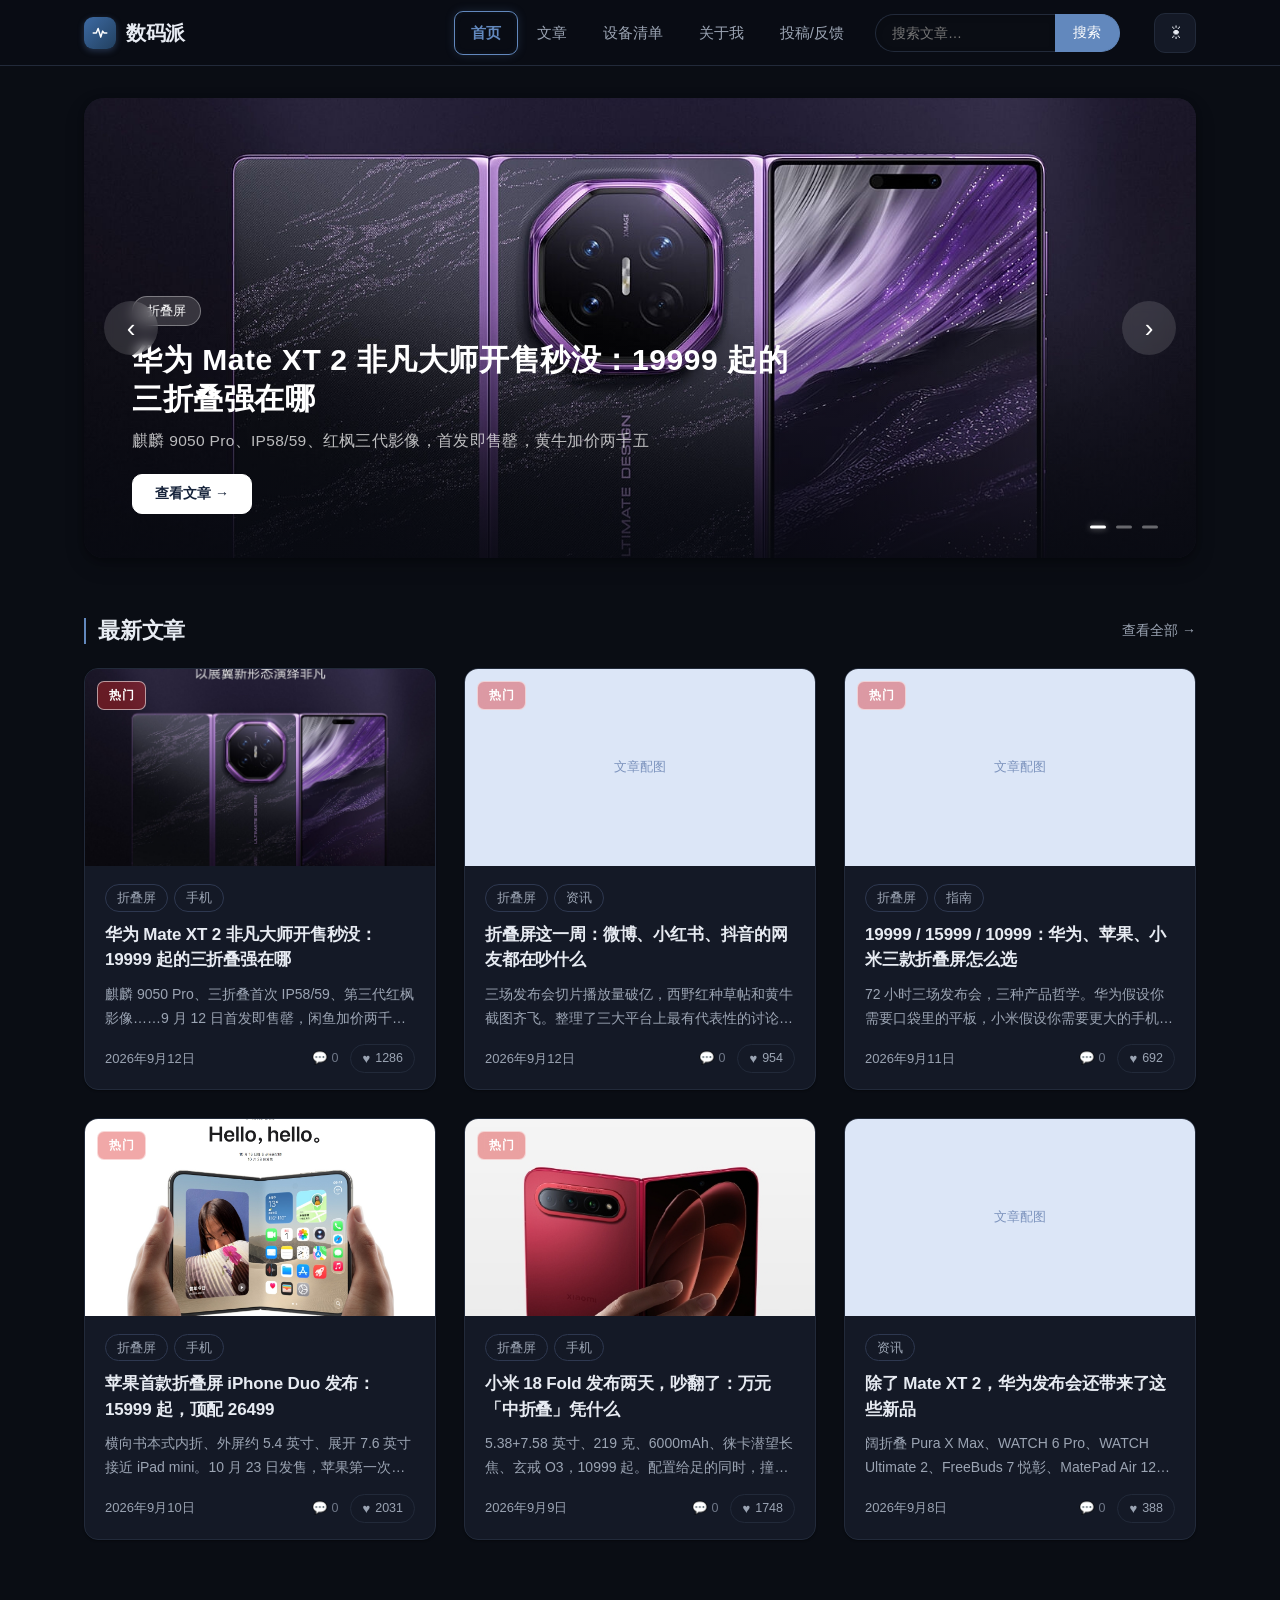
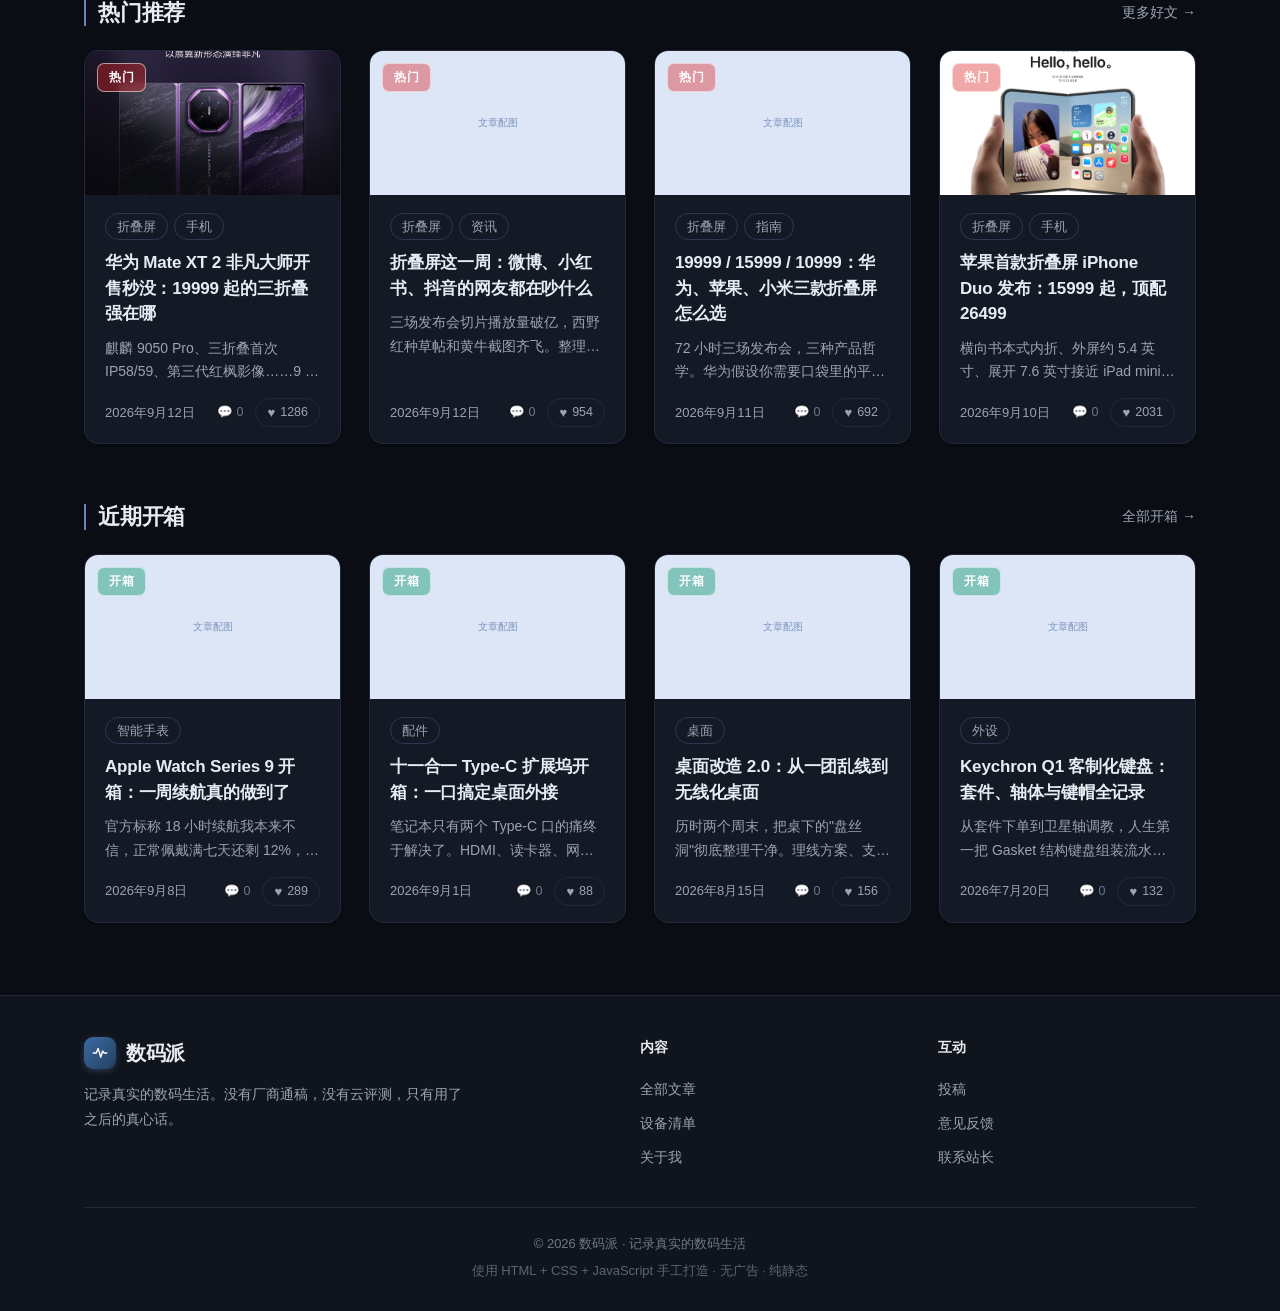
==== commit a8f52333: "Update index.html" ====
--- a/index.html
+++ b/index.html
@@ -18,6 +18,15 @@
   </script>
 
   <link rel="stylesheet" href="css/style.css">
+
+  <!-- Google Analytics 访问统计：免费，可看实时在线、城市、设备、来源（衡量ID：G-126PKG1057） -->
+  <script async src="https://www.googletagmanager.com/gtag/js?id=G-126PKG1057"></script>
+  <script>
+    window.dataLayer = window.dataLayer || [];
+    function gtag(){dataLayer.push(arguments);}
+    gtag('js', new Date());
+    gtag('config', 'G-126PKG1057');
+  </script>
 </head>
 <body>
 
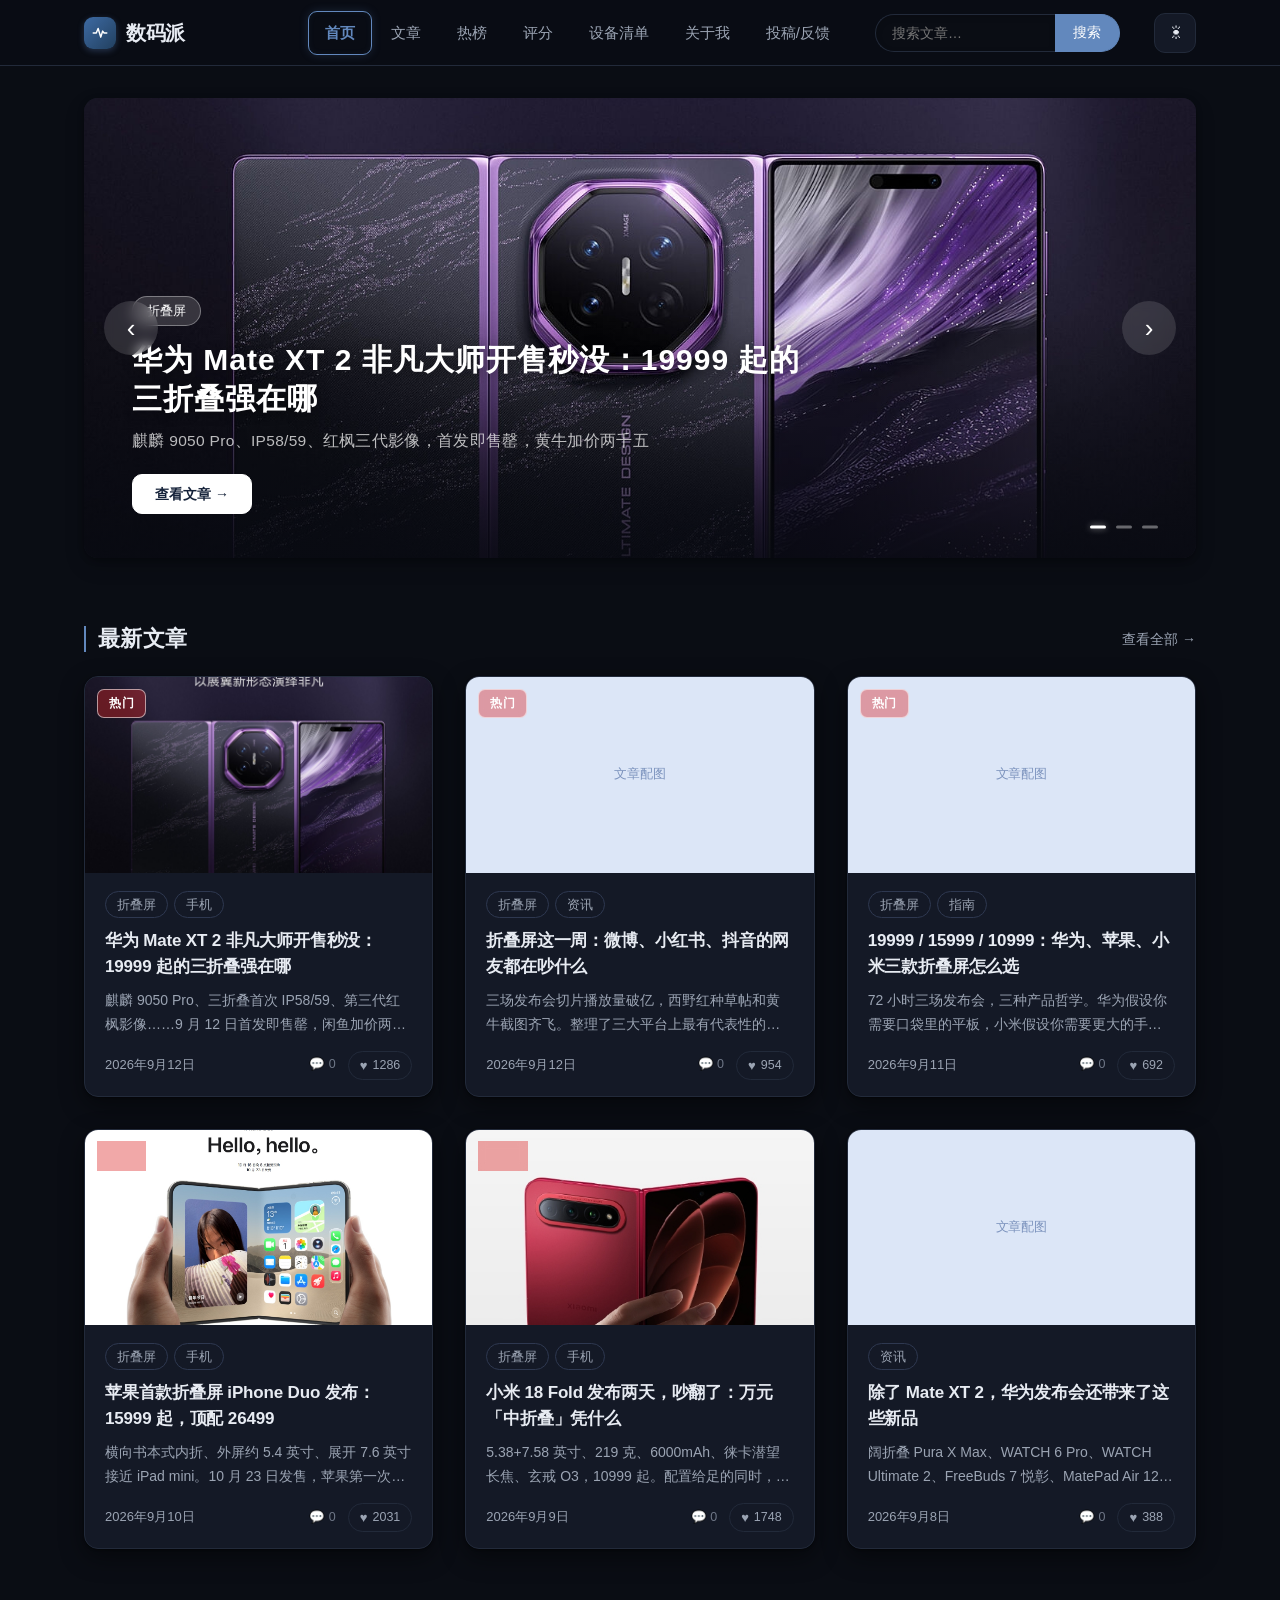
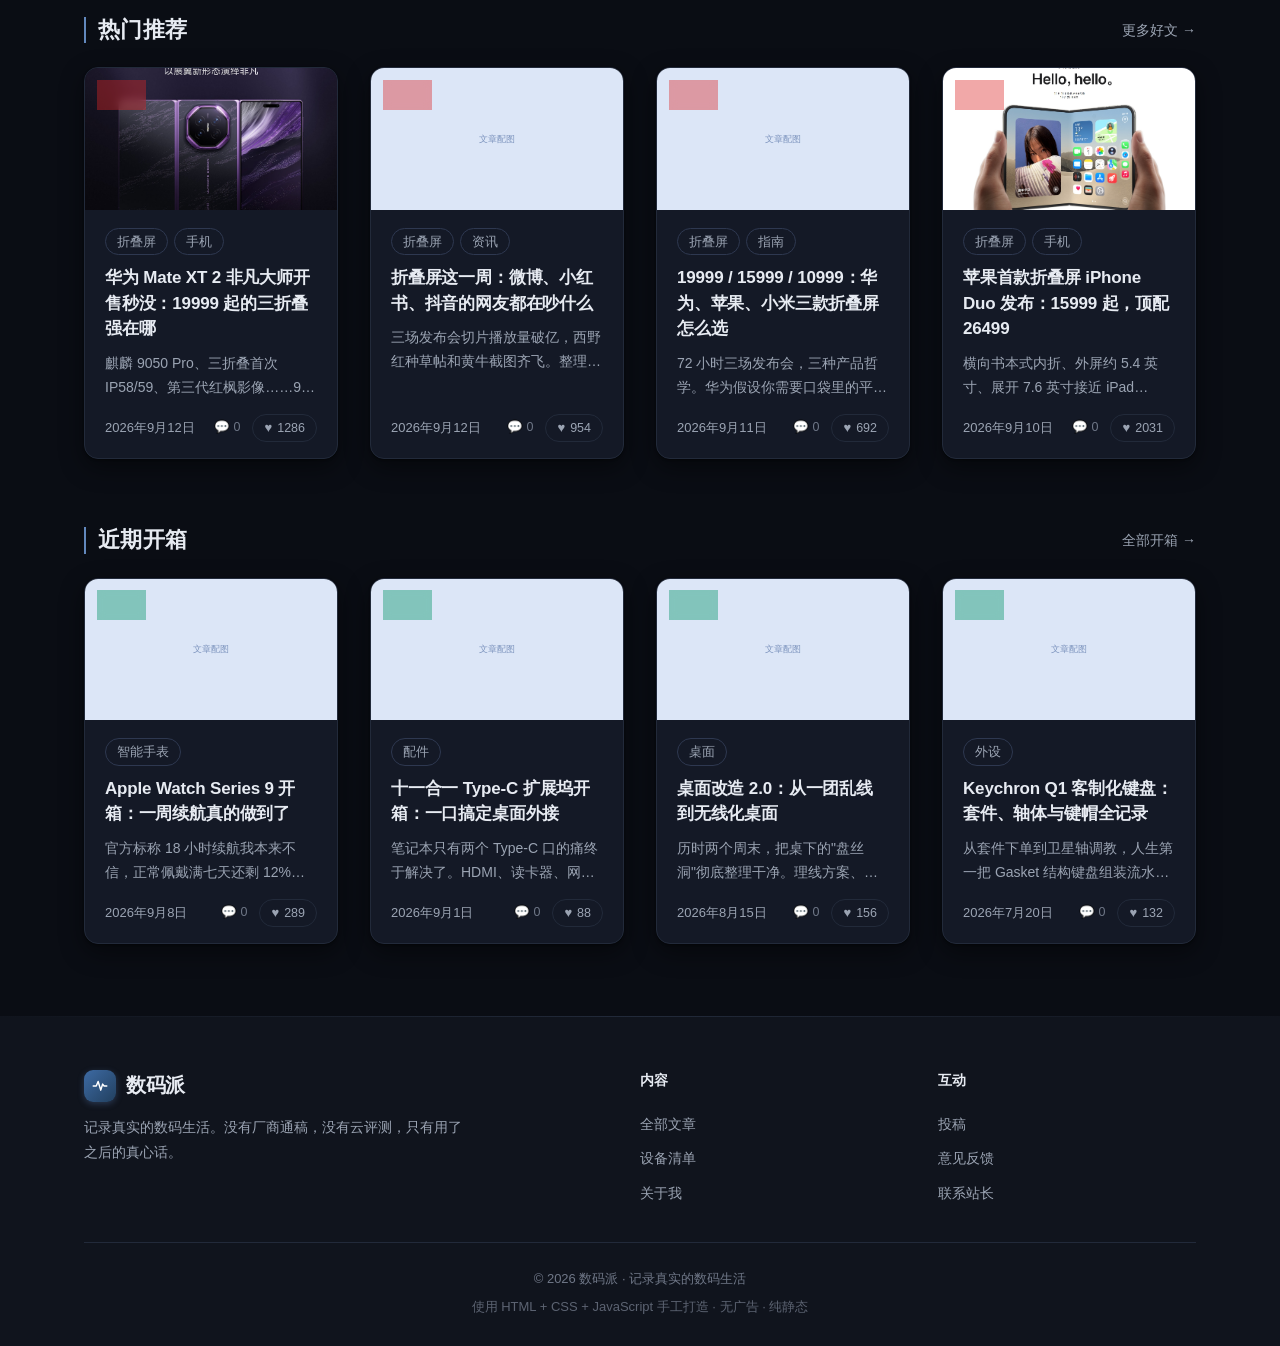
==== commit 47204da8: "Upload index.html" ====
--- a/index.html
+++ b/index.html
@@ -43,14 +43,18 @@
       <nav class="nav-menu" id="navMenu">
         <a class="nav-link active" href="index.html">首页</a>
         <a class="nav-link" href="articles.html">文章</a>
+        <a class="nav-link" href="hot.html">热榜</a>
+        <a class="nav-link" href="rate.html">评分</a>
         <a class="nav-link" href="devices.html">设备清单</a>
         <a class="nav-link" href="about.html">关于我</a>
-        <a class="nav-link" href="submit.html">投稿/反馈</a>
-        <div class="nav-search">
-          <input type="search" id="navSearchInput" placeholder="搜索文章…" aria-label="搜索文章">
-          <button class="nav-search-btn" id="navSearchBtn">搜索</button>
-        </div>
-      </nav>
+        <a class="nav-link" href="submit.html">投稿/反馈</a>
+      </nav>
+
+      <!-- 搜索框：独立在折叠菜单外，手机上无需展开菜单也能直接搜索 -->
+      <div class="nav-search">
+        <input type="search" id="navSearchInput" placeholder="搜索文章…" aria-label="搜索文章">
+        <button class="nav-search-btn" id="navSearchBtn">搜索</button>
+      </div>
 
       <!-- 深色 / 浅色模式切换 -->
       <button class="icon-btn theme-toggle" id="themeToggle" aria-label="切换深色模式">🌙</button>
--- a/css/style.css
+++ b/css/style.css
@@ -60,22 +60,26 @@
   font-family: var(--font-sans);
   background: var(--bg);
   color: var(--text);
-  line-height: 1.7;
+  line-height: 1.75; /* 正文行高统一 1.75，阅读更舒展 */
   font-size: 15px;
   -webkit-font-smoothing: antialiased;
   transition: background-color 0.3s ease, color 0.3s ease;
 }
-a { color: inherit; text-decoration: none; transition: color 0.2s; }
+a { color: inherit; text-decoration: none; transition: color 0.15s; } /* 链接 hover 统一 0.15s 颜色过渡 */
 img { display: block; max-width: 100%; }
 ul { list-style: none; }
 button { font-family: inherit; cursor: pointer; border: none; background: none; }
 
+/* 文本选中高亮：主题蓝半透明，跟随明暗模式变量自动适配 */
+::selection { background: color-mix(in srgb, var(--c-primary) 30%, transparent); }
+
 .container { max-width: var(--max-w); margin: 0 auto; padding: 0 24px; }
 .muted { color: var(--text-2); }
 
 /* 页面标题区 */
 .page-head { padding: 44px 0 28px; }
-.page-head h1 { font-size: 32px; font-weight: 700; letter-spacing: -0.02em; color: var(--text); }
+/* 页面大标题：统一使用 clamp 弹性字号 + 0.5px 正字距，更接近印刷排版的从容感 */
+.page-head h1 { font-size: clamp(26px, 4vw, 36px); font-weight: 700; letter-spacing: 0.5px; color: var(--text); }
 .page-head p { color: var(--text-2); margin-top: 10px; font-size: 16px; }
 
 /* ======================== 3. 顶部导航栏 ========================= */
@@ -96,6 +100,8 @@
 .logo {
   font-size: 20px; font-weight: 800; color: var(--text);
   display: flex; align-items: center; gap: 10px; letter-spacing: -0.02em;
+  /* 禁止压缩与换行：窗口偏窄时中文站名曾被挤成逐字竖排 */
+  flex-shrink: 0; white-space: nowrap;
 }
 .logo .logo-mark {
   width: 32px; height: 32px; border-radius: 9px;
@@ -107,7 +113,7 @@
 .logo .logo-mark svg { width: 18px; height: 18px; display: block; }
 .logo:hover { color: var(--c-primary); }
 
-.nav-menu { display: flex; align-items: center; gap: 2px; margin-left: auto; }
+.nav-menu { display: flex; align-items: center; gap: 2px; margin-left: auto; flex-shrink: 0; }
 .nav-link { padding: 8px 16px; border-radius: 9px; border: 1px solid transparent; color: var(--text-2); font-size: 15px; font-weight: 500; transition: all 0.2s; white-space: nowrap; }
 .nav-link:hover { color: var(--text); background: var(--bg); }
 /* 选中项：不用实心色块，改细边框 + 微弱发光，轻盈不厚重 */
@@ -119,7 +125,9 @@
   box-shadow: 0 0 10px rgba(88, 124, 178, 0.22), inset 0 0 6px rgba(88, 124, 178, 0.08);
 }
 
-.nav-search { display: flex; align-items: center; margin-left: 12px; }
+/* 搜索框：直接挂在导航栏上（已移出折叠菜单），间距由 .nav-bar 的 gap 控制。
+   flex-shrink:0 防止空间不足时整个搜索区被压缩，导致按钮文字竖排 */
+.nav-search { display: flex; align-items: center; margin-left: 0; flex-shrink: 0; }
 /* 搜索框：胶囊圆角 + 内阴影，弱化扁平感 */
 .nav-search input {
   width: 180px; height: 38px; padding: 0 16px;
@@ -136,6 +144,8 @@
   border: 1px solid var(--c-primary-strong); border-left: none;
   border-radius: 0 999px 999px 0;
   background: var(--c-primary-strong); color: #fff; font-size: 14px; font-weight: 500;
+  /* 「搜索」二字必须横排，且按钮不参与压缩 */
+  white-space: nowrap; flex-shrink: 0;
   transition: background-color 0.2s, box-shadow 0.2s;
 }
 .nav-search-btn:hover { background: #2e5a8f; box-shadow: 0 0 10px rgba(88, 124, 178, 0.35); }
@@ -146,6 +156,7 @@
   border: 1px solid var(--border); border-radius: 11px;
   background: var(--card); color: var(--text);
   font-size: 18px; display: inline-flex; align-items: center; justify-content: center;
+  flex-shrink: 0;  /* 窄窗口下圆形按钮不被挤变形 */
   transition: border-color 0.2s, background-color 0.2s, transform 0.2s, box-shadow 0.2s;
 }
 .icon-btn:hover {
@@ -168,9 +179,10 @@
 .btn:hover { border-color: var(--c-primary-strong); color: var(--c-primary-strong); transform: translateY(-1px); }
 .btn-primary {
   background: var(--c-primary-strong); border-color: var(--c-primary-strong); color: #fff;
-  box-shadow: 0 2px 8px rgba(88, 124, 178, 0.3);
-}
-.btn-primary:hover { background: #2e5a8f; color: #fff; box-shadow: 0 4px 14px rgba(88, 124, 178, 0.4); }
+  /* 常驻极淡光晕：让主按钮在页面里微微"发光"，更有品质感 */
+  box-shadow: 0 2px 8px rgba(88, 124, 178, 0.3), 0 0 16px rgba(88, 124, 178, 0.16);
+}
+.btn-primary:hover { background: #2e5a8f; color: #fff; box-shadow: 0 4px 14px rgba(88, 124, 178, 0.4), 0 0 18px rgba(88, 124, 178, 0.22); }
 .btn-ghost { border-color: transparent; background: transparent; }
 
 .tag {
@@ -181,13 +193,13 @@
 }
 a.tag:hover { background: var(--c-primary-strong); color: #fff; }
 
-.section { margin-top: 60px; }
+.section { margin-top: 68px; } /* 区块间距整体 +8px，留白更透气 */
 .section-head {
   display: flex; align-items: center; justify-content: space-between;
   margin-bottom: 24px;
 }
 .section-head h2 {
-  font-size: 22px; font-weight: 600; letter-spacing: -0.01em;
+  font-size: 22px; font-weight: 600; letter-spacing: 0.3px;
   padding-left: 12px; border-left: 2px solid var(--c-primary-strong);
   line-height: 1.2;
 }
@@ -197,7 +209,7 @@
 }
 .section-head .more-link:hover { color: var(--c-primary-strong); }
 
-.card-grid { display: grid; grid-template-columns: repeat(3, 1fr); gap: 28px; }
+.card-grid { display: grid; grid-template-columns: repeat(3, 1fr); gap: 32px; } /* 卡片间距 +4px */
 .card-grid.cols-4 { grid-template-columns: repeat(4, 1fr); }
 
 .empty-state { text-align: center; padding: 80px 20px; color: var(--text-2); }
@@ -207,7 +219,7 @@
 /* ======================== 5. 首页轮播 ========================= */
 .carousel {
   position: relative; margin-top: 32px;
-  border-radius: var(--radius-lg); overflow: hidden;
+  border-radius: var(--radius); overflow: hidden; /* 圆角与卡片统一 14px */
   box-shadow: var(--shadow); background: var(--card);
 }
 .carousel-track { display: flex; transition: transform 0.6s cubic-bezier(0.4, 0, 0.2, 1); }
@@ -232,8 +244,9 @@
   border: 1px solid rgba(255,255,255,0.35);
   backdrop-filter: blur(8px); margin-bottom: 14px; padding: 4px 14px;
 }
-.carousel-caption h2 { font-size: 30px; line-height: 1.3; margin-bottom: 10px; font-weight: 800; letter-spacing: 0.02em; }
-.carousel-caption p { font-size: 15.5px; opacity: 0.72; margin-bottom: 20px; letter-spacing: 0.02em; }
+/* 主标题：1px 字距 + 文字投影，压在图上也清晰挺括 */
+.carousel-caption h2 { font-size: 30px; line-height: 1.3; margin-bottom: 10px; font-weight: 800; letter-spacing: 1px; text-shadow: 0 2px 12px rgba(0, 0, 0, 0.45); }
+.carousel-caption p { font-size: 15.5px; opacity: 0.72; margin-bottom: 20px; letter-spacing: 0.02em; line-height: 1.7; }
 .carousel-caption .btn {
   background: #fff; border-color: #fff; color: #16233a;
   height: 40px; padding: 0 22px; font-size: 14px; font-weight: 600;
@@ -278,10 +291,24 @@
   display: flex; flex-direction: column;
   background: var(--card); border: 1px solid var(--border);
   border-radius: var(--radius); overflow: hidden;
-  box-shadow: var(--shadow-sm); cursor: pointer;
-  transition: all 0.25s ease;
-}
-.article-card:hover { transform: translateY(-4px); box-shadow: var(--shadow-hover); border-color: var(--border-strong); }
+  /* 双层阴影：贴地细影压住轮廓 + 大范围柔影撑起悬浮感 */
+  box-shadow: 0 1px 2px rgba(0, 0, 0, 0.04), 0 8px 24px rgba(0, 0, 0, 0.06);
+  cursor: pointer;
+  transition: all 0.25s cubic-bezier(0.2, 0.8, 0.2, 1);
+}
+.article-card:hover {
+  transform: translateY(-4px);
+  /* hover 时第二层柔影加深，抬升感更明显 */
+  box-shadow: 0 1px 2px rgba(0, 0, 0, 0.04), 0 12px 28px rgba(0, 0, 0, 0.12);
+  border-color: var(--border-strong);
+}
+/* 深色模式适配：黑色阴影在近黑背景上不可见，加大不透明度保住卡片层次 */
+html[data-theme="dark"] .article-card {
+  box-shadow: 0 1px 2px rgba(0, 0, 0, 0.4), 0 8px 24px rgba(0, 0, 0, 0.45);
+}
+html[data-theme="dark"] .article-card:hover {
+  box-shadow: 0 1px 2px rgba(0, 0, 0, 0.4), 0 12px 28px rgba(0, 0, 0, 0.6);
+}
 
 .card-cover {
   position: relative; display: block; aspect-ratio: 16 / 9; overflow: hidden;
@@ -385,7 +412,7 @@
 .breadcrumb { padding: 36px 0 0; font-size: 14px; color: var(--text-2); }
 .breadcrumb a:hover { color: var(--c-primary-strong); }
 .article-header { padding: 20px 0 24px; }
-.article-header h1 { font-size: 34px; font-weight: 800; line-height: 1.35; margin: 14px 0 18px; letter-spacing: -0.02em; }
+.article-header h1 { font-size: clamp(26px, 4vw, 36px); font-weight: 800; line-height: 1.35; margin: 14px 0 18px; letter-spacing: 0.5px; }
 .article-meta {
   display: flex; flex-wrap: wrap; align-items: center; gap: 18px;
   font-size: 14px; color: var(--text-2);
@@ -397,7 +424,7 @@
   border-radius: 16px; margin-bottom: 32px; box-shadow: var(--shadow);
   background: var(--bg);
 }
-.article-content { font-size: 17px; line-height: 1.9; color: var(--text); }
+.article-content { font-size: 17px; line-height: 1.75; color: var(--text); }
 .article-content h2 {
   font-size: 23px; font-weight: 700; margin: 40px 0 16px;
   padding-left: 14px; border-left: 3px solid var(--c-primary-strong);
@@ -429,14 +456,14 @@
 .article-nav .nav-title { display: block; margin-top: 5px; font-size: 15px; font-weight: 600; }
 .article-nav .nav-next { text-align: right; margin-left: auto; }
 
-.related { margin-top: 60px; }
+.related { margin-top: 68px; } /* 区块间距整体 +8px */
 .related h2 {
-  font-size: 22px; font-weight: 700; margin-bottom: 22px;
-  padding-left: 14px; border-left: 3px solid var(--c-primary-strong); letter-spacing: -0.01em;
+  font-size: 22px; font-weight: 650; margin-bottom: 22px;
+  padding-left: 14px; border-left: 3px solid var(--c-primary-strong); letter-spacing: 0.3px;
 }
 
 /* ======================== 9. 设备清单页 ========================= */
-.device-grid { display: grid; grid-template-columns: repeat(3, 1fr); gap: 28px; margin-top: 28px; }
+.device-grid { display: grid; grid-template-columns: repeat(3, 1fr); gap: 32px; margin-top: 28px; } /* 卡片间距 +4px */
 .device-card {
   display: flex; flex-direction: column;
   background: var(--card); border: 1px solid var(--border);
@@ -471,7 +498,7 @@
   flex: none; width: 120px; height: 120px; border-radius: 50%; object-fit: cover;
   border: 5px solid var(--c-soft); background: var(--bg);
 }
-.about-hero h1 { font-size: 28px; font-weight: 800; margin-bottom: 6px; letter-spacing: -0.01em; }
+.about-hero h1 { font-size: clamp(26px, 4vw, 36px); font-weight: 800; margin-bottom: 6px; letter-spacing: 0.5px; }
 .about-hero .slogan { color: var(--c-primary-strong); font-size: 15px; font-weight: 600; }
 
 .about-stats { display: grid; grid-template-columns: repeat(3, 1fr); gap: 20px; margin: 26px 0; }
@@ -490,8 +517,8 @@
   box-shadow: var(--shadow-sm);
 }
 .about-block h2 {
-  font-size: 20px; font-weight: 700; margin-bottom: 18px;
-  padding-left: 14px; border-left: 3px solid var(--c-primary-strong); letter-spacing: -0.01em;
+  font-size: 20px; font-weight: 650; margin-bottom: 18px;
+  padding-left: 14px; border-left: 3px solid var(--c-primary-strong); letter-spacing: 0.3px;
 }
 .about-block p { margin-bottom: 16px; color: var(--text); line-height: 1.9; font-size: 15.5px; }
 .about-block p:last-child { margin-bottom: 0; }
@@ -630,10 +657,10 @@
 .source-link:hover { text-decoration: underline; }
 
 /* 网友热议（微博 / 小红书 / 抖音） */
-.hot-talk { margin-top: 42px; }
+.hot-talk { margin-top: 50px; } /* 区块间距整体 +8px */
 .hot-talk h2 {
-  font-size: 20px; font-weight: 700; margin-bottom: 16px;
-  padding-left: 14px; border-left: 3px solid var(--c-primary-strong); letter-spacing: -0.01em;
+  font-size: 20px; font-weight: 650; margin-bottom: 16px;
+  padding-left: 14px; border-left: 3px solid var(--c-primary-strong); letter-spacing: 0.3px;
 }
 .talk-list { display: flex; flex-direction: column; gap: 12px; }
 .talk-item {
@@ -653,10 +680,10 @@
 .p-media { background: #475569; }
 
 /* 评论区 */
-.comments { margin-top: 48px; }
+.comments { margin-top: 56px; } /* 区块间距整体 +8px */
 .comments > h2 {
-  font-size: 20px; font-weight: 700; margin-bottom: 18px;
-  padding-left: 14px; border-left: 3px solid var(--c-primary-strong); letter-spacing: -0.01em;
+  font-size: 20px; font-weight: 650; margin-bottom: 18px;
+  padding-left: 14px; border-left: 3px solid var(--c-primary-strong); letter-spacing: 0.3px;
 }
 .comment-count-badge {
   display: inline-block; min-width: 24px; padding: 1px 8px; margin-left: 6px;
@@ -715,9 +742,9 @@
 .dp-toast.show { opacity: 1; transform: translate(-50%, 0); }
 
 /* 社区投稿墙 */
-.wall-section { margin-top: 56px; }
+.wall-section { margin-top: 64px; } /* 区块间距整体 +8px */
 .wall-sub { color: var(--text-2); font-size: 14px; margin-bottom: 22px; }
-.wall-grid { display: grid; grid-template-columns: repeat(2, 1fr); gap: 20px; }
+.wall-grid { display: grid; grid-template-columns: repeat(2, 1fr); gap: 24px; } /* 卡片间距 +4px */
 .wall-card {
   padding: 20px; background: var(--card); border: 1px solid var(--border);
   border-radius: var(--radius); box-shadow: var(--shadow-sm);
@@ -749,8 +776,13 @@
 
 /* ========================== 12. 页脚 =============================== */
 .site-footer {
-  margin-top: 72px; border-top: 1px solid var(--border);
-  background: var(--bg-elevated); padding: 40px 0 28px;
+  position: relative; margin-top: 72px;
+  background: var(--bg-elevated); padding: 52px 0 28px; /* 上内边距 +12px */
+}
+/* 顶部 1px 渐变分隔线：透明 → 边框色 → 透明，比实线更轻盈通透 */
+.site-footer::before {
+  content: ""; position: absolute; top: 0; left: 0; right: 0; height: 1px;
+  background: linear-gradient(90deg, transparent, var(--border), transparent);
 }
 .footer-grid {
   display: grid; grid-template-columns: 2fr 1fr 1fr; gap: 40px;
@@ -758,7 +790,7 @@
 }
 .footer-brand .logo { margin-bottom: 12px; }
 .footer-brand p { color: var(--text-2); font-size: 14px; line-height: 1.8; max-width: 380px; }
-.footer-col h4 { font-size: 14px; font-weight: 700; margin-bottom: 14px; color: var(--text); }
+.footer-col h4 { font-size: 14px; font-weight: 650; margin-bottom: 14px; color: var(--text); }
 .footer-col a { display: block; font-size: 14px; color: var(--text-2); padding: 5px 0; }
 .footer-col a:hover { color: var(--c-primary-strong); }
 .footer-bottom {
@@ -768,6 +800,35 @@
 .footer-bottom p + p { margin-top: 4px; opacity: 0.8; }
 
 /* ===================== 13. 响应式适配 ============================== */
+
+/* 中等宽度（窄窗口 / 平板横屏，721~1100px）：单行导航放不下，
+   把搜索框折到第二行独占整行，菜单仍横排，彻底避免文字被挤竖排 */
+@media (max-width: 1100px) {
+  .site-header { height: auto; }
+  .nav-bar { flex-wrap: wrap; height: auto; gap: 12px 20px; padding: 10px 0; }
+  .nav-bar > .nav-search { order: 3; flex: 1 1 100%; }
+  .nav-search input { flex: 1; width: auto; }
+}
+
+/* 更窄（≤860px）：提前启用汉堡折叠菜单，第一行只留标志和圆形按钮 */
+@media (max-width: 860px) {
+  .nav-toggle { display: inline-flex; }
+  .nav-menu {
+    position: absolute; top: 100%; left: 0; right: 0;  /* 100% = 含搜索行的整个头部下缘 */
+    display: none; flex-direction: column; align-items: stretch; gap: 4px;
+    margin-left: 0; padding: 14px 18px 18px;
+    background: var(--bg-elevated); border-bottom: 1px solid var(--border);
+    box-shadow: var(--shadow);
+  }
+  .nav-menu.open { display: flex; }
+  .nav-link { padding: 12px 14px; font-size: 16px; }
+  .nav-bar .theme-toggle { margin-left: auto; order: 1; }
+  .nav-bar .nav-toggle { order: 2; }
+  /* 登录按钮收成图标，和汉堡 / 主题按钮同一行 */
+  .login-btn { width: 42px; padding: 0; order: 2; }
+  .login-btn .login-btn-txt { display: none; }
+}
+
 @media (max-width: 960px) {
   .card-grid, .card-grid.cols-4, .device-grid { grid-template-columns: repeat(2, 1fr); }
   .carousel-slide { height: 360px; }
@@ -782,8 +843,13 @@
   .container { padding: 0 18px; }
 
   .nav-toggle { display: inline-flex; }
+  /* 头部高度改为自适应：导航栏下方多出一行常驻搜索框 */
+  .site-header { height: auto; }
+  .nav-bar {
+    flex-wrap: wrap; height: auto; gap: 10px 16px; padding: 10px 0;
+  }
   .nav-menu {
-    position: absolute; top: var(--header-height); left: 0; right: 0;
+    position: absolute; top: 100%; left: 0; right: 0;  /* 100% = 整个头部（含搜索行）的下缘 */
     display: none; flex-direction: column; align-items: stretch; gap: 4px;
     margin-left: 0; padding: 14px 18px 18px;
     background: var(--bg-elevated); border-bottom: 1px solid var(--border);
@@ -792,12 +858,16 @@
   .nav-menu.open { display: flex; }
   .nav-link { padding: 12px 14px; font-size: 16px; }
 
-  .nav-search { margin-left: 0; }
+  /* 搜索框：折行成导航栏下方的整行，无需展开菜单即可搜索 */
+  .nav-bar > .nav-search { order: 3; flex: 1 1 100%; }
   .nav-search input { flex: 1; width: auto; }
   .nav-bar .theme-toggle { margin-left: auto; order: 1; }
   .nav-bar .nav-toggle { order: 2; }
 
-  .card-grid, .card-grid.cols-4, .device-grid { grid-template-columns: 1fr; gap: 22px; }
+  /* 触控目标加大：卡片点赞按钮在手机上 ≥36px 高，方便点按 */
+  .like-btn { padding: 8px 14px; font-size: 14px; }
+
+  .card-grid, .card-grid.cols-4, .device-grid { grid-template-columns: 1fr; gap: 26px; } /* 单列间距同步 +4px */
 
   .carousel-slide { height: 240px; }
   .carousel-caption { left: 20px; right: 20px; bottom: 22px; }
@@ -808,12 +878,12 @@
   .carousel-arrow.prev { left: 10px; }
   .carousel-arrow.next { right: 10px; }
 
-  .section { margin-top: 44px; }
+  .section { margin-top: 52px; } /* 移动端同步 +8px */
   .section-head h2 { font-size: 19px; }
   .page-head { padding: 30px 0 18px; }
-  .page-head h1 { font-size: 24px; }
-
-  .article-header h1 { font-size: 24px; }
+  .page-head h1 { font-size: clamp(26px, 4vw, 36px); } /* 与全站 h1 统一 clamp 字号 */
+
+  .article-header h1 { font-size: clamp(26px, 4vw, 36px); } /* 与全站 h1 统一 clamp 字号 */
   .article-hero { aspect-ratio: 16 / 9; margin-bottom: 24px; }
   .article-content { font-size: 16px; }
   .article-content h2 { font-size: 20px; }
@@ -844,3 +914,360 @@
 @media (prefers-reduced-motion: reduce) {
   *, *::before, *::after { transition: none !important; animation: none !important; scroll-behavior: auto !important; }
 }
+
+/* ==========================================================================
+   14. 热榜（搜索下拉 + 独立页）与手机评分榜
+   ========================================================================== */
+
+/* ---------- 14.1 导航搜索：热搜榜下拉 ---------- */
+/* 搜索框容器加相对定位，热搜下拉绝对定位于其正下方 */
+.nav-search { position: relative; }
+
+.hot-drop {
+  display: none;
+  position: absolute; top: calc(100% + 10px); right: 0; width: 340px;
+  padding: 8px;
+  background: var(--bg-elevated);
+  border: 1px solid var(--border); border-radius: var(--radius); /* 下拉圆角与卡片统一 14px */
+  box-shadow: var(--shadow-hover); z-index: 60;
+}
+.hot-drop.open { display: block; }
+.hot-drop-head {
+  padding: 6px 10px 8px; margin-bottom: 6px;
+  font-size: 13px; font-weight: 700; color: var(--text-2);
+  border-bottom: 1px dashed var(--border);
+}
+.hot-drop-item {
+  display: flex; align-items: center; gap: 10px;
+  padding: 8px 10px; border-radius: 8px;
+  cursor: pointer; transition: background-color 0.15s;
+}
+.hot-drop-item:hover { background: var(--c-soft); }
+.hot-drop-rank {
+  flex: none; width: 20px; text-align: center;
+  font-size: 13px; font-weight: 800; font-style: italic; color: var(--text-3);
+}
+/* 前三名排名高亮：金 / 银 / 铜 */
+.hot-drop-item.top-1 .hot-drop-rank { color: #f59e0b; }
+.hot-drop-item.top-2 .hot-drop-rank { color: #94a3b8; }
+.hot-drop-item.top-3 .hot-drop-rank { color: #b45309; }
+.hot-drop-title {
+  flex: 1; min-width: 0;
+  font-size: 13.5px; color: var(--text);
+  white-space: nowrap; overflow: hidden; text-overflow: ellipsis;
+}
+.hot-drop-heat { flex: none; font-size: 12px; color: var(--text-2); white-space: nowrap; }
+
+/* ---------- 14.2 热榜独立页 ---------- */
+.hot-list {
+  list-style: none;
+  display: flex; flex-direction: column; gap: 12px;
+  margin-top: 8px;
+}
+.hot-item {
+  display: flex; align-items: center; gap: 18px;
+  padding: 16px 22px;
+  background: var(--card); border: 1px solid var(--border);
+  border-radius: var(--radius); box-shadow: var(--shadow-sm);
+  transition: all 0.25s ease;
+}
+.hot-item:hover { transform: translateY(-2px); box-shadow: var(--shadow-hover); border-color: var(--border-strong); }
+/* 大号排名徽章：前 3 名金/银/铜，其余普通序号 */
+.hot-rank {
+  flex: none; width: 38px; height: 38px; border-radius: 12px;
+  display: inline-flex; align-items: center; justify-content: center;
+  font-size: 15px; font-weight: 800; color: var(--text-2);
+  background: var(--c-soft);
+}
+.hot-rank.top-1 { background: linear-gradient(135deg, #fbbf24, #d97706); color: #fff; box-shadow: 0 3px 12px rgba(245, 158, 11, 0.45); }
+.hot-rank.top-2 { background: linear-gradient(135deg, #cbd5e1, #94a3b8); color: #fff; box-shadow: 0 3px 12px rgba(148, 163, 184, 0.4); }
+.hot-rank.top-3 { background: linear-gradient(135deg, #d97706, #b45309); color: #fff; box-shadow: 0 3px 12px rgba(180, 83, 9, 0.4); }
+.hot-main { flex: 1; min-width: 0; display: flex; flex-direction: column; gap: 6px; }
+.hot-title {
+  font-size: 16px; font-weight: 700; color: var(--text);
+  line-height: 1.5; letter-spacing: -0.01em;
+}
+.hot-title:hover { color: var(--c-primary-strong); }
+.hot-meta {
+  display: inline-flex; align-items: center; flex-wrap: wrap; gap: 8px;
+  font-size: 12.5px; color: var(--text-3);
+}
+/* 榜单内小标签：细边框样式，与卡片底部标签一致 */
+.hot-tag {
+  padding: 1px 9px; border: 1px solid var(--border-strong); border-radius: 999px;
+  font-size: 11.5px; color: var(--text-2); white-space: nowrap;
+}
+.hot-heat {
+  flex: none; font-size: 14.5px; font-weight: 700; color: var(--text-2);
+  white-space: nowrap; font-variant-numeric: tabular-nums;
+}
+
+/* ---------- 14.3 手机评分榜页 ---------- */
+/* 表格容器：宽度不够时横向滚动 */
+.rate-table-wrap {
+  overflow-x: auto;
+  margin-top: 8px;
+  background: var(--card);
+  border: 1px solid var(--border); border-radius: var(--radius);
+  box-shadow: var(--shadow-sm);
+}
+.rate-table { width: 100%; border-collapse: collapse; min-width: 760px; }
+.rate-table th, .rate-table td {
+  padding: 13px 16px; text-align: left;
+  white-space: nowrap; font-size: 14.5px;
+}
+.rate-table thead th {
+  font-size: 13.5px; font-weight: 700; color: var(--text-2);
+  background: var(--c-soft);
+  border-bottom: 1px solid var(--border-strong);
+}
+.rate-table th.sortable { cursor: pointer; user-select: none; transition: color 0.2s; }
+.rate-table th.sortable:hover { color: var(--c-primary-strong); }
+.rate-table th.sorted { color: var(--c-primary-strong); }
+.rate-table tbody tr { transition: background-color 0.15s; }
+.rate-table tbody tr:hover { background: var(--c-soft); }
+.rate-table tbody td { border-bottom: 1px solid var(--border); color: var(--text); }
+.rate-table tbody tr:last-child td { border-bottom: none; }
+.rate-phone-name { font-weight: 600; }
+.rate-price { color: var(--text-2); }
+/* 总分列：加粗高亮 */
+.rate-total { font-weight: 800; color: var(--c-primary-strong); font-size: 15.5px; }
+/* 行首名次：总分前 3 名奖牌色圆徽章，其余纯数字 */
+.rate-medal {
+  display: inline-flex; align-items: center; justify-content: center;
+  width: 26px; height: 26px; border-radius: 50%;
+  font-size: 13px; font-weight: 800; color: #fff;
+}
+.rate-medal.top-1 { background: linear-gradient(135deg, #fbbf24, #d97706); box-shadow: 0 2px 8px rgba(245, 158, 11, 0.45); }
+.rate-medal.top-2 { background: linear-gradient(135deg, #cbd5e1, #94a3b8); box-shadow: 0 2px 8px rgba(148, 163, 184, 0.4); }
+.rate-medal.top-3 { background: linear-gradient(135deg, #d97706, #b45309); box-shadow: 0 2px 8px rgba(180, 83, 9, 0.4); }
+.rate-rank-plain {
+  display: inline-flex; align-items: center; justify-content: center;
+  width: 26px; height: 26px;
+  font-size: 13.5px; font-weight: 600; color: var(--text-3);
+}
+
+/* 逐机点评卡片：左侧信息 + 五维进度条，右侧总分大数字 */
+.rate-cards { display: flex; flex-direction: column; gap: 18px; }
+.rate-card {
+  display: flex; align-items: center; gap: 28px;
+  padding: 22px 26px;
+  background: var(--card); border: 1px solid var(--border);
+  border-radius: var(--radius); box-shadow: var(--shadow-sm);
+  transition: all 0.25s ease;
+}
+.rate-card:hover { transform: translateY(-2px); box-shadow: var(--shadow-hover); border-color: var(--border-strong); }
+.rate-card-main { flex: 1; min-width: 0; }
+.rate-card-head {
+  display: flex; align-items: baseline; gap: 12px; flex-wrap: wrap;
+  margin-bottom: 4px;
+}
+.rate-card-head h3 { font-size: 17px; font-weight: 700; letter-spacing: -0.01em; }
+.rate-card-price { font-size: 13.5px; font-weight: 600; color: var(--c-primary-strong); }
+.rate-card-comment { font-size: 13.5px; color: var(--text-2); margin-bottom: 16px; }
+.rate-bars { display: grid; grid-template-columns: repeat(5, 1fr); gap: 12px 18px; }
+.rate-bar-label {
+  display: flex; justify-content: space-between; align-items: baseline;
+  font-size: 12px; color: var(--text-2); margin-bottom: 5px;
+}
+.rate-bar-label span:last-child { font-weight: 700; color: var(--text); font-variant-numeric: tabular-nums; }
+.rate-bar-track { height: 6px; border-radius: 999px; background: var(--c-soft); overflow: hidden; }
+.rate-bar-fill {
+  height: 100%; border-radius: 999px;
+  background: linear-gradient(90deg, var(--c-primary), var(--c-primary-strong));
+  transition: width 0.4s ease;
+}
+.rate-card-total {
+  flex: none; min-width: 96px; text-align: center;
+  padding-left: 26px; border-left: 1px dashed var(--border);
+}
+.rate-card-total .num {
+  font-size: 36px; font-weight: 800; color: var(--c-primary-strong);
+  letter-spacing: -0.02em; line-height: 1.2;
+}
+.rate-card-total .lbl { font-size: 12px; color: var(--text-2); margin-top: 2px; }
+
+/* ---------- 14.4 新页面响应式与导航宽度适配 ---------- */
+/* 新增两个导航项后，中屏宽度下稍微收紧导航，避免拥挤换行 */
+@media (max-width: 1120px) {
+  .nav-link { padding: 8px 12px; }
+  .nav-search input { width: 140px; }
+}
+
+@media (max-width: 960px) {
+  .rate-bars { grid-template-columns: repeat(3, 1fr); }
+}
+
+@media (max-width: 720px) {
+  /* 热搜下拉在手机端撑满搜索框宽度 */
+  .hot-drop { left: 0; right: 0; width: auto; }
+  .hot-item { padding: 14px 16px; gap: 12px; }
+  .hot-rank { width: 32px; height: 32px; border-radius: 10px; font-size: 14px; }
+  .hot-title { font-size: 14.5px; }
+  .hot-heat { font-size: 13px; }
+  /* 评分卡片移动端改为纵向堆叠，总分数字移到卡片底部 */
+  .rate-card { flex-direction: column; align-items: stretch; gap: 16px; padding: 18px 16px; }
+  .rate-card-total {
+    min-width: 0; padding-left: 0; padding-top: 14px;
+    border-left: none; border-top: 1px dashed var(--border);
+  }
+  .rate-bars { grid-template-columns: repeat(2, 1fr); }
+}
+
+/* ==========================================================================
+   15. 滚动渐入动效（配合 js/common.js 的 IntersectionObserver）
+   --------------------------------------------------------------------------
+   仅当 html 带 .js 类（JS 已成功加载）时才应用初始隐藏：
+   无 JS、或浏览器不支持 IntersectionObserver 时脚本不会添加 .reveal-in，
+   内容始终完整可见。入场播完后脚本会移除辅助类，不影响卡片自身的 hover 过渡。
+   ========================================================================== */
+html.js .reveal-in { transition: opacity 0.5s ease, transform 0.5s ease; }
+html.js .reveal-in:not(.is-visible) { opacity: 0; transform: translateY(10px); }
+
+/* 用户偏好减少动效：跳过位移动画，内容直接完整可见 */
+@media (prefers-reduced-motion: reduce) {
+  html.js .reveal-in { transition: none; }
+  html.js .reveal-in:not(.is-visible) { opacity: 1; transform: none; }
+}
+
+/* ==========================================================================
+   16. 登录弹窗与导航登录入口（配合 js/common.js 的 Supabase Auth）
+   --------------------------------------------------------------------------
+   全部使用 :root 变量，深浅色模式自动适配；
+   弹窗为 JS 动态创建的 div，不用 <dialog> 以兼容旧浏览器。
+   ========================================================================== */
+
+/* 弹窗与菜单共用的入场动画 */
+@keyframes authFadeIn {
+  from { opacity: 0; transform: translateY(8px); }
+  to { opacity: 1; transform: none; }
+}
+
+/* ---------- 16.1 导航登录按钮（未登录显示「登录」，已登录显示昵称） ---------- */
+.login-btn {
+  /* 覆盖 .icon-btn 的固定宽，容纳「登录」/昵称文字 */
+  width: auto; padding: 0 14px; gap: 6px;
+  font-size: 14px; font-weight: 600; white-space: nowrap;
+}
+.login-btn .login-btn-ico { font-size: 15px; line-height: 1; }
+
+/* ---------- 16.2 已登录用户小菜单（点昵称弹出，退出登录） ---------- */
+.user-menu {
+  display: none;
+  position: fixed;  /* top / right 由 JS 按登录按钮位置设置 */
+  min-width: 210px; padding: 8px;
+  background: var(--bg-elevated);
+  border: 1px solid var(--border); border-radius: var(--radius);
+  box-shadow: var(--shadow-hover);
+  z-index: 220;
+}
+.user-menu.open { display: block; animation: authFadeIn 0.18s ease; }
+.user-menu-head {
+  display: flex; flex-direction: column; gap: 2px;
+  padding: 8px 10px 10px; margin-bottom: 6px;
+  border-bottom: 1px dashed var(--border);
+}
+.user-menu-head strong { font-size: 14.5px; color: var(--text); }
+.user-menu-head span {
+  font-size: 12.5px; color: var(--text-3);
+  max-width: 220px; overflow: hidden; text-overflow: ellipsis; white-space: nowrap;
+}
+.user-menu-item {
+  display: block; width: 100%;
+  padding: 9px 10px; border-radius: 8px;
+  text-align: left; font-size: 14px; color: var(--text-2);
+  transition: background-color 0.15s, color 0.15s;
+}
+.user-menu-item:hover { background: var(--c-soft); color: #d9534f; }
+
+/* ---------- 16.3 登录 / 注册弹窗（遮罩 + 对话框） ---------- */
+.auth-mask {
+  display: none;
+  position: fixed; top: 0; right: 0; bottom: 0; left: 0;
+  z-index: 300;
+  background: rgba(10, 13, 20, 0.55);
+  backdrop-filter: blur(4px);
+  -webkit-backdrop-filter: blur(4px);
+}
+.auth-mask.open {
+  display: flex; align-items: center; justify-content: center;
+  padding: 16px;
+}
+.auth-dialog {
+  position: relative;
+  width: 400px; max-width: 100%;
+  max-height: calc(100vh - 48px);
+  overflow-y: auto;
+  padding: 28px 26px 26px;
+  background: var(--bg-elevated);
+  border: 1px solid var(--border); border-radius: 14px;
+  box-shadow: var(--shadow-hover);
+  animation: authFadeIn 0.2s ease;
+}
+.auth-close {
+  position: absolute; top: 12px; right: 12px;
+  width: 32px; height: 32px; border-radius: 8px;
+  font-size: 15px; color: var(--text-3);
+  transition: background-color 0.15s, color 0.15s;
+}
+.auth-close:hover { background: var(--c-soft); color: var(--text); }
+
+/* 标签切换：胶囊分段控件，选中项浮起 */
+.auth-tabs {
+  display: flex; gap: 6px;
+  margin-bottom: 20px; padding: 4px;
+  background: var(--c-soft); border-radius: 11px;
+}
+.auth-tab {
+  flex: 1; height: 36px; border-radius: 8px;
+  font-size: 14.5px; font-weight: 600; color: var(--text-2);
+  transition: background-color 0.2s, color 0.2s, box-shadow 0.2s;
+}
+.auth-tab.active {
+  background: var(--bg-elevated); color: var(--c-primary-strong);
+  box-shadow: var(--shadow-sm);
+}
+
+/* 表单：登录 / 注册两个页签复用同一套输入框风格 */
+.auth-form { display: none; }
+.auth-form.active { display: block; }
+.auth-field { display: block; margin-bottom: 14px; }
+.auth-field span {
+  display: block; margin-bottom: 6px;
+  font-size: 13.5px; font-weight: 600; color: var(--text);
+}
+.auth-field input {
+  width: 100%; height: 42px; padding: 0 14px;
+  border: 1px solid var(--border-strong); border-radius: 10px;
+  background: var(--card); color: var(--text);
+  font-size: 15px; font-family: inherit; outline: none;
+  transition: border-color 0.2s, box-shadow 0.2s;
+}
+.auth-field input:focus {
+  border-color: var(--c-primary-strong);
+  box-shadow: 0 0 0 3px rgba(88, 124, 178, 0.18);
+}
+/* 表单内提示：默认隐藏，报错红字 / 成功绿字 */
+.auth-msg { display: none; margin: -4px 0 12px; font-size: 13.5px; line-height: 1.6; }
+.auth-msg.error { display: block; color: #e05252; font-weight: 500; }
+.auth-msg.ok { display: block; color: #2e9e5b; }
+.auth-submit { width: 100%; justify-content: center; margin-top: 4px; }
+.auth-submit:disabled { opacity: 0.65; cursor: not-allowed; transform: none; box-shadow: none; }
+
+/* ---------- 16.4 登录后昵称框只读态（评论 / 投稿表单） ---------- */
+.comment-form input[readonly],
+.submit-form input[readonly] {
+  color: var(--text-2);
+  background: var(--c-soft);
+  cursor: default;
+}
+
+/* ---------- 16.5 手机端适配 ---------- */
+@media (max-width: 720px) {
+  /* 登录按钮收窄成纯图标：order 2 与汉堡按钮同级，紧挨主题按钮，不挤坏折行布局 */
+  .login-btn { width: 42px; padding: 0; order: 2; }
+  .login-btn .login-btn-txt { display: none; }
+  /* 弹窗宽度留出 16px 边距 */
+  .auth-dialog { width: calc(100vw - 32px); padding: 22px 18px 20px; }
+  .user-menu { min-width: 180px; }
+}
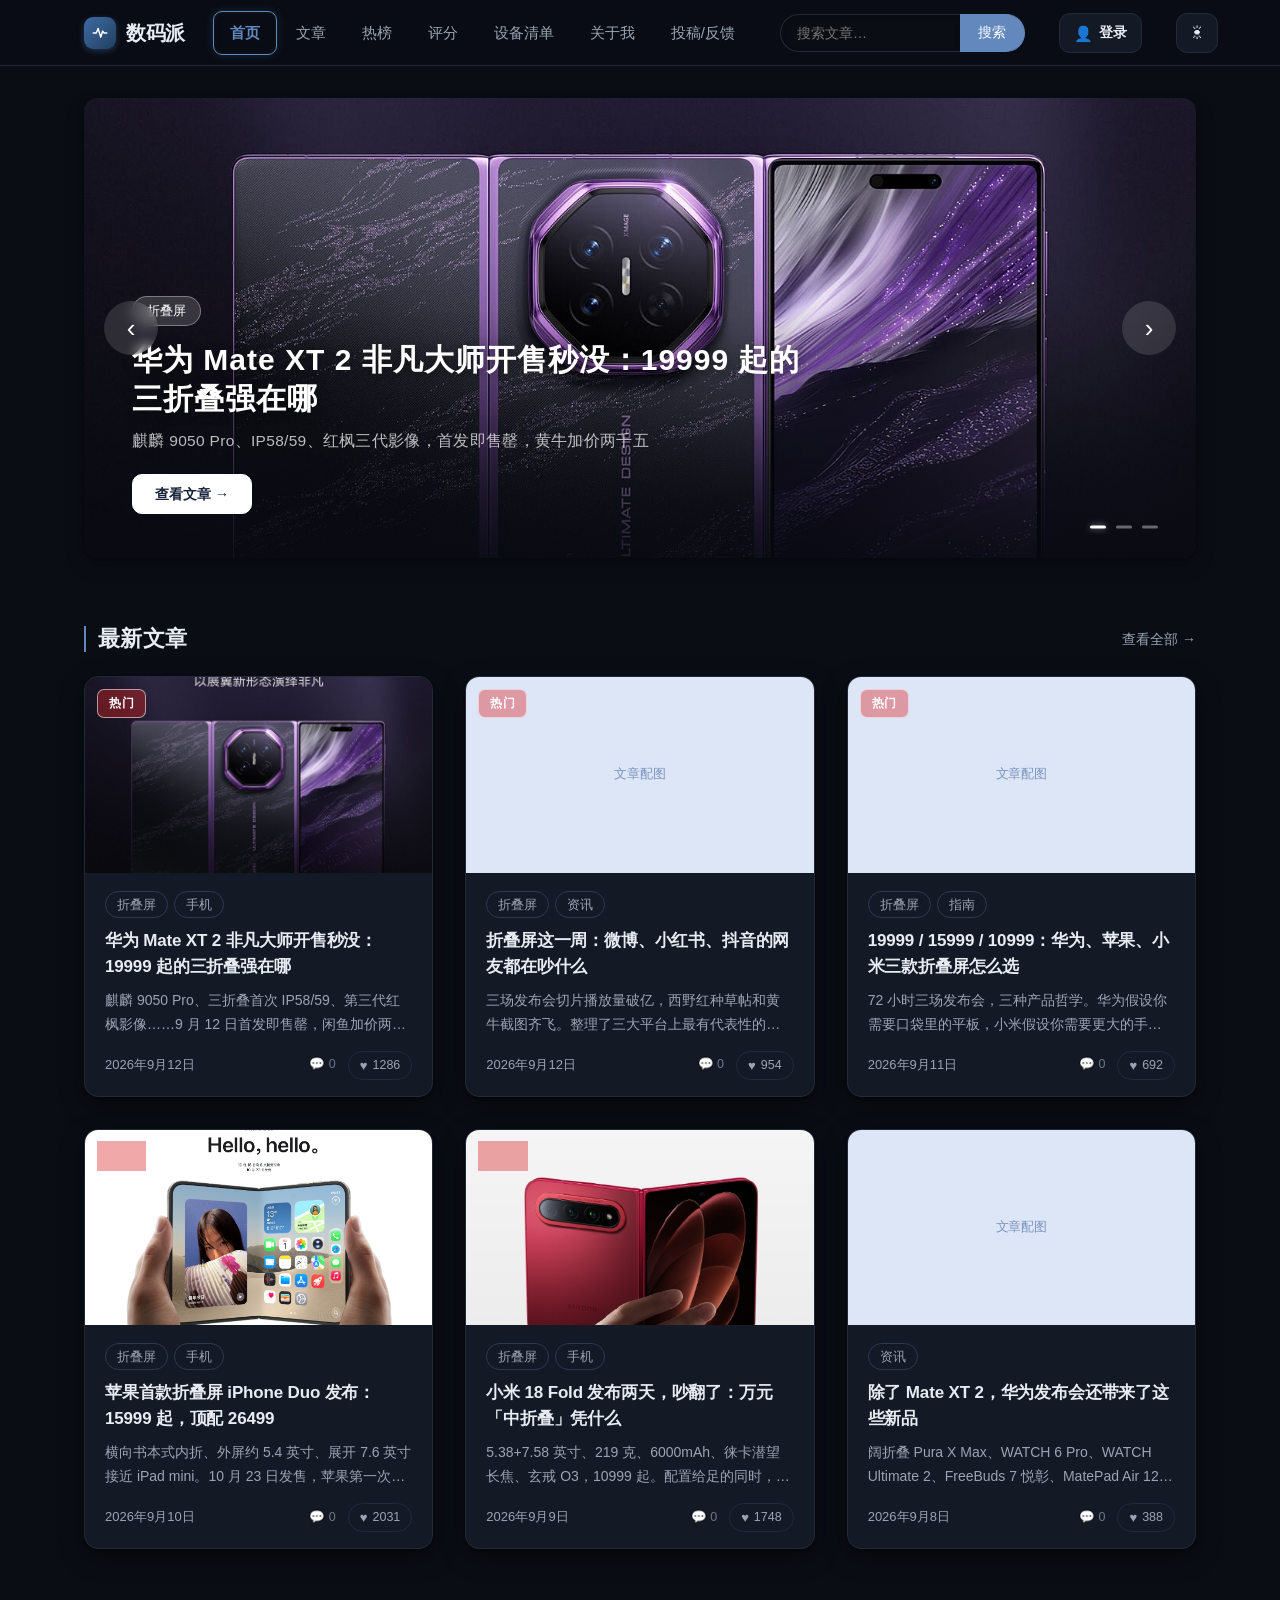
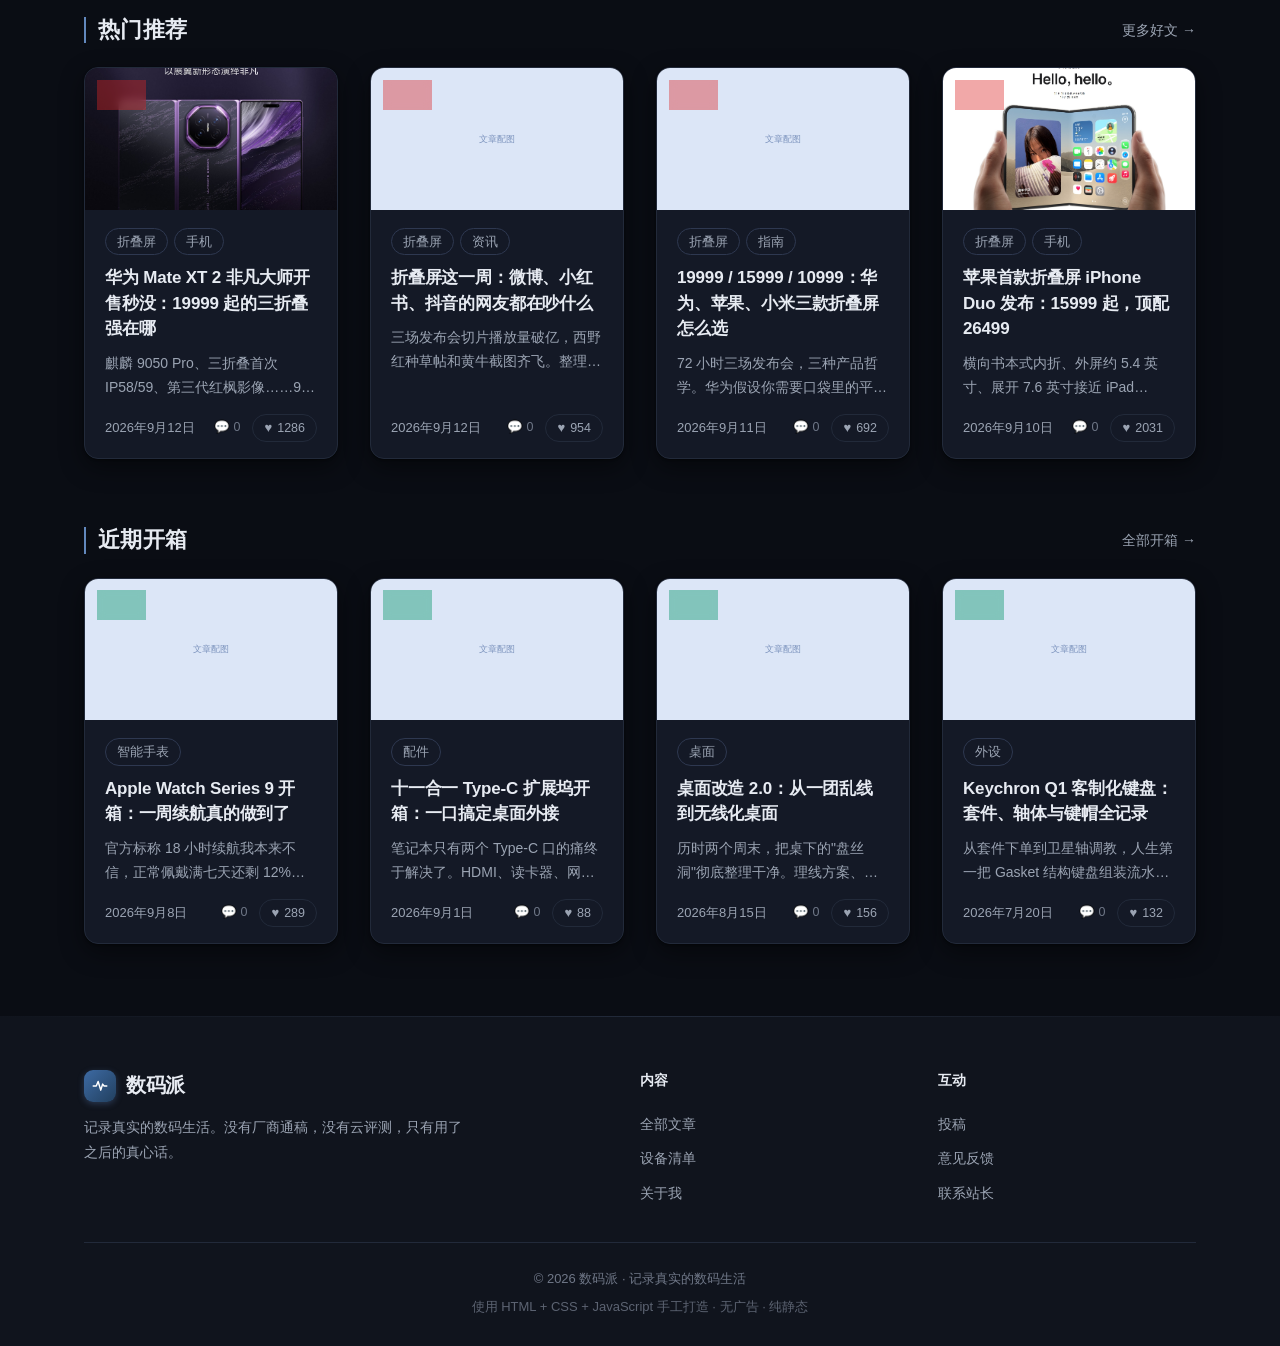
==== commit 26a88423: "Upload index.html" ====
--- a/index.html
+++ b/index.html
@@ -5,6 +5,20 @@
   <meta name="viewport" content="width=device-width, initial-scale=1.0">
   <title>数码派 · 记录真实的数码生活</title>
   <meta name="description" content="数码派：分享手机、笔记本、耳机等数码产品的真实使用体验。">
+  <link rel="canonical" href="https://zcz-susan.github.io/shumapai/">
+  <meta name="theme-color" content="#0a0d14">
+  <link rel="apple-touch-icon" href="https://zcz-susan.github.io/shumapai/apple-touch-icon.png">
+  <!-- Open Graph / Twitter Card：分享到社交平台时显示标题、摘要与预览图 -->
+  <meta property="og:type" content="website">
+  <meta property="og:site_name" content="数码派">
+  <meta property="og:title" content="数码派 · 记录真实的数码生活">
+  <meta property="og:description" content="数码派：分享手机、笔记本、耳机等数码产品的真实使用体验。">
+  <meta property="og:url" content="https://zcz-susan.github.io/shumapai/">
+  <meta property="og:image" content="https://zcz-susan.github.io/shumapai/images/iphone-duo-1.jpg">
+  <meta name="twitter:card" content="summary_large_image">
+  <meta name="twitter:title" content="数码派 · 记录真实的数码生活">
+  <meta name="twitter:description" content="数码派：分享手机、笔记本、耳机等数码产品的真实使用体验。">
+  <meta name="twitter:image" content="https://zcz-susan.github.io/shumapai/images/iphone-duo-1.jpg">
   <link rel="icon" href="data:image/svg+xml,%3Csvg xmlns='http://www.w3.org/2000/svg' viewBox='0 0 32 32'%3E%3Crect width='32' height='32' rx='7' fill='%2335618f'/%3E%3Cpath d='M5 16h5l3-7 3 14 3-11 2 4h6' fill='none' stroke='white' stroke-width='2.5' stroke-linecap='round' stroke-linejoin='round'/%3E%3C/svg%3E">
 
   <!-- 深色模式启动脚本：必须放在样式之前，避免刷新时先闪一下白底 -->
@@ -17,7 +31,7 @@
     })();
   </script>
 
-  <link rel="stylesheet" href="css/style.css">
+  <link rel="stylesheet" href="css/style.css?v=20260919b">
 
   <!-- Google Analytics 访问统计：免费，可看实时在线、城市、设备、来源（衡量ID：G-126PKG1057） -->
   <script async src="https://www.googletagmanager.com/gtag/js?id=G-126PKG1057"></script>
@@ -30,6 +44,9 @@
 </head>
 <body>
 
+  <!-- 键盘用户快捷入口：Tab 第一站，回车直达正文，视觉上默认隐藏 -->
+  <a class="skip-link" href="#main">跳到主要内容</a>
+
   <!-- ======================== 顶部导航栏（全站统一） ======================== -->
   <header class="site-header">
     <div class="container nav-bar">
@@ -38,7 +55,7 @@
         <span id="siteName">数码派</span>
       </a>
 
-      <button class="icon-btn nav-toggle" id="navToggle" aria-label="打开菜单">☰</button>
+      <button class="icon-btn nav-toggle" id="navToggle" aria-label="打开菜单" aria-controls="navMenu" aria-expanded="false"><svg viewBox="0 0 24 24" fill="none" stroke="currentColor" stroke-width="2" stroke-linecap="round" aria-hidden="true"><path d="M4 7h16M4 12h16M4 17h16"/></svg></button>
 
       <nav class="nav-menu" id="navMenu">
         <a class="nav-link active" href="index.html">首页</a>
@@ -57,11 +74,13 @@
       </div>
 
       <!-- 深色 / 浅色模式切换 -->
-      <button class="icon-btn theme-toggle" id="themeToggle" aria-label="切换深色模式">🌙</button>
+      <button class="icon-btn theme-toggle" id="themeToggle" aria-label="切换到浅色模式"><svg viewBox="0 0 24 24" fill="none" stroke="currentColor" stroke-width="2" stroke-linecap="round" stroke-linejoin="round" aria-hidden="true"><path d="M21 12.8A8.5 8.5 0 1 1 11.2 3 6.6 6.6 0 0 0 21 12.8z"/></svg></button>
     </div>
   </header>
 
-  <main class="container">
+  <main class="container" id="main">
+    <noscript><div class="noscript-tip">本站文章、榜单与评论等内容需要启用 JavaScript 才能正常显示，请在浏览器设置中允许 JavaScript 后刷新页面。</div></noscript>
+    <h1 class="visually-hidden">数码派 · 记录真实的数码生活</h1>
 
     <!-- ============================ 轮播大图 ============================ -->
     <section class="carousel" id="carousel" aria-label="精选内容轮播"></section>
@@ -113,7 +132,7 @@
           <h4>互动</h4>
           <a href="submit.html">投稿</a>
           <a href="submit.html">意见反馈</a>
-          <a href="mailto:aze@example.com">联系站长</a>
+          <a href="mailto:zhangcizhou010@163.com">联系站长</a>
         </div>
       </div>
       <div class="footer-bottom">
@@ -125,7 +144,7 @@
 
   <!-- 顺序：先加载数据，再加载公共脚本，最后加载本页脚本 -->
   <script src="js/data.js"></script>
-  <script src="js/common.js"></script>
+  <script src="js/common.js?v=20260919b"></script>
   <script src="js/home.js"></script>
 </body>
 </html>
--- a/css/style.css
+++ b/css/style.css
@@ -76,6 +76,34 @@
 .container { max-width: var(--max-w); margin: 0 auto; padding: 0 24px; }
 .muted { color: var(--text-2); }
 
+/* 视觉隐藏但屏幕阅读器可读：用于首页唯一 h1 等 SEO / 无障碍节点
+   （不能用 display:none，那样读屏软件也会跳过） */
+.visually-hidden {
+  position: absolute; width: 1px; height: 1px;
+  padding: 0; margin: -1px; overflow: hidden;
+  clip: rect(0, 0, 0, 0); clip-path: inset(50%);
+  white-space: nowrap; border: 0;
+}
+
+/* 跳到主要内容：键盘 Tab 第一站，平时藏在视口外，聚焦时滑下 */
+.skip-link {
+  position: absolute; top: -48px; left: 16px; z-index: 400;
+  padding: 10px 18px; border-radius: 0 0 10px 10px;
+  background: var(--c-primary-strong); color: #fff;
+  font-size: 14px; font-weight: 600;
+  transition: top 0.2s ease;
+}
+.skip-link:focus { top: 0; outline: 2px solid #fff; outline-offset: 2px; }
+
+/* JS 被禁用时 noscript 内的提示条 */
+.noscript-tip {
+  margin: 24px 0; padding: 16px 18px;
+  background: var(--c-soft); border: 1px solid var(--border);
+  border-left: 3px solid var(--c-primary-strong);
+  border-radius: var(--radius-sm);
+  color: var(--text-2); font-size: 14px; line-height: 1.7;
+}
+
 /* 页面标题区 */
 .page-head { padding: 44px 0 28px; }
 /* 页面大标题：统一使用 clamp 弹性字号 + 0.5px 正字距，更接近印刷排版的从容感 */
@@ -166,6 +194,8 @@
   box-shadow: 0 0 12px rgba(88, 124, 178, 0.35);
 }
 .nav-toggle { display: none; }
+/* 导航圆形按钮里的内联 SVG 统一尺寸，颜色由 currentColor 跟随文字/主题 */
+.icon-btn svg { width: 19px; height: 19px; display: block; }
 
 /* ======================== 4. 通用组件 ========================= */
 .btn {
@@ -1002,90 +1032,134 @@
   white-space: nowrap; font-variant-numeric: tabular-nums;
 }
 
-/* ---------- 14.3 手机评分榜页 ---------- */
-/* 表格容器：宽度不够时横向滚动 */
-.rate-table-wrap {
-  overflow-x: auto;
-  margin-top: 8px;
-  background: var(--card);
-  border: 1px solid var(--border); border-radius: var(--radius);
+/* ---------- 14.3 手机实测榜单页（跑分 / 芯片 / 续航 三 Tab 条形榜） ---------- */
+/* Tab 切换条：分段胶囊控件，风格与登录弹窗页签一致 */
+.rk-tabs {
+  display: inline-flex; gap: 4px; padding: 4px;
+  background: var(--c-soft); border: 1px solid var(--border);
+  border-radius: 12px; margin-bottom: 22px;
+}
+.rk-tab {
+  padding: 9px 22px; border-radius: 9px;
+  font-size: 14.5px; font-weight: 600; color: var(--text-2);
+  white-space: nowrap; transition: background-color 0.2s, color 0.2s, box-shadow 0.2s;
+}
+.rk-tab:hover { color: var(--text); }
+.rk-tab.active {
+  background: var(--bg-elevated); color: var(--c-primary-strong);
   box-shadow: var(--shadow-sm);
 }
-.rate-table { width: 100%; border-collapse: collapse; min-width: 760px; }
-.rate-table th, .rate-table td {
-  padding: 13px 16px; text-align: left;
-  white-space: nowrap; font-size: 14.5px;
-}
-.rate-table thead th {
-  font-size: 13.5px; font-weight: 700; color: var(--text-2);
-  background: var(--c-soft);
-  border-bottom: 1px solid var(--border-strong);
-}
-.rate-table th.sortable { cursor: pointer; user-select: none; transition: color 0.2s; }
-.rate-table th.sortable:hover { color: var(--c-primary-strong); }
-.rate-table th.sorted { color: var(--c-primary-strong); }
-.rate-table tbody tr { transition: background-color 0.15s; }
-.rate-table tbody tr:hover { background: var(--c-soft); }
-.rate-table tbody td { border-bottom: 1px solid var(--border); color: var(--text); }
-.rate-table tbody tr:last-child td { border-bottom: none; }
-.rate-phone-name { font-weight: 600; }
-.rate-price { color: var(--text-2); }
-/* 总分列：加粗高亮 */
-.rate-total { font-weight: 800; color: var(--c-primary-strong); font-size: 15.5px; }
-/* 行首名次：总分前 3 名奖牌色圆徽章，其余纯数字 */
-.rate-medal {
-  display: inline-flex; align-items: center; justify-content: center;
-  width: 26px; height: 26px; border-radius: 50%;
-  font-size: 13px; font-weight: 800; color: #fff;
-}
-.rate-medal.top-1 { background: linear-gradient(135deg, #fbbf24, #d97706); box-shadow: 0 2px 8px rgba(245, 158, 11, 0.45); }
-.rate-medal.top-2 { background: linear-gradient(135deg, #cbd5e1, #94a3b8); box-shadow: 0 2px 8px rgba(148, 163, 184, 0.4); }
-.rate-medal.top-3 { background: linear-gradient(135deg, #d97706, #b45309); box-shadow: 0 2px 8px rgba(180, 83, 9, 0.4); }
-.rate-rank-plain {
-  display: inline-flex; align-items: center; justify-content: center;
-  width: 26px; height: 26px;
-  font-size: 13.5px; font-weight: 600; color: var(--text-3);
-}
-
-/* 逐机点评卡片：左侧信息 + 五维进度条，右侧总分大数字 */
-.rate-cards { display: flex; flex-direction: column; gap: 18px; }
-.rate-card {
-  display: flex; align-items: center; gap: 28px;
-  padding: 22px 26px;
+
+/* 面板：同一时间只显示一个，切出时带轻微淡入 */
+.rk-panel { display: none; }
+.rk-panel.active { display: block; animation: authFadeIn 0.25s ease; }
+.rk-panel-head {
+  display: flex; align-items: baseline; gap: 12px; flex-wrap: wrap;
+  margin-bottom: 18px;
+}
+.rk-panel-head h2 { font-size: 19px; font-weight: 700; letter-spacing: 0.2px; }
+.rk-unit { font-size: 13px; color: var(--text-3); }
+
+/* 榜单行：左侧名次 + 右侧主体（名称行 + 条形） */
+.rk-row {
+  display: flex; align-items: center; gap: 16px;
+  padding: 13px 18px; margin-bottom: 10px;
   background: var(--card); border: 1px solid var(--border);
   border-radius: var(--radius); box-shadow: var(--shadow-sm);
-  transition: all 0.25s ease;
-}
-.rate-card:hover { transform: translateY(-2px); box-shadow: var(--shadow-hover); border-color: var(--border-strong); }
-.rate-card-main { flex: 1; min-width: 0; }
-.rate-card-head {
-  display: flex; align-items: baseline; gap: 12px; flex-wrap: wrap;
-  margin-bottom: 4px;
-}
-.rate-card-head h3 { font-size: 17px; font-weight: 700; letter-spacing: -0.01em; }
-.rate-card-price { font-size: 13.5px; font-weight: 600; color: var(--c-primary-strong); }
-.rate-card-comment { font-size: 13.5px; color: var(--text-2); margin-bottom: 16px; }
-.rate-bars { display: grid; grid-template-columns: repeat(5, 1fr); gap: 12px 18px; }
-.rate-bar-label {
-  display: flex; justify-content: space-between; align-items: baseline;
-  font-size: 12px; color: var(--text-2); margin-bottom: 5px;
-}
-.rate-bar-label span:last-child { font-weight: 700; color: var(--text); font-variant-numeric: tabular-nums; }
-.rate-bar-track { height: 6px; border-radius: 999px; background: var(--c-soft); overflow: hidden; }
-.rate-bar-fill {
-  height: 100%; border-radius: 999px;
-  background: linear-gradient(90deg, var(--c-primary), var(--c-primary-strong));
-  transition: width 0.4s ease;
-}
-.rate-card-total {
-  flex: none; min-width: 96px; text-align: center;
-  padding-left: 26px; border-left: 1px dashed var(--border);
-}
-.rate-card-total .num {
-  font-size: 36px; font-weight: 800; color: var(--c-primary-strong);
-  letter-spacing: -0.02em; line-height: 1.2;
-}
-.rate-card-total .lbl { font-size: 12px; color: var(--text-2); margin-top: 2px; }
+  transition: border-color 0.2s, transform 0.2s, box-shadow 0.2s;
+}
+.rk-row:hover {
+  transform: translateY(-2px); border-color: var(--border-strong);
+  box-shadow: var(--shadow-hover);
+}
+.rk-no {
+  flex: none; width: 32px; text-align: center;
+  font-size: 17px; font-weight: 800; color: var(--text-3);
+  font-variant-numeric: tabular-nums;
+}
+/* 前三名：金银铜配色（铜色在深底上加亮，避免糊成一团） */
+.rk-no-1 { color: #f59e0b; }
+.rk-no-2 { color: #9aa7ba; }
+.rk-no-3 { color: #d08a4e; }
+.rk-main { flex: 1; min-width: 0; }
+.rk-line {
+  display: flex; align-items: center; gap: 10px; flex-wrap: wrap;
+  margin-bottom: 8px;
+}
+.rk-name { font-size: 15.5px; font-weight: 700; color: var(--text); white-space: nowrap; }
+.rk-tags { display: inline-flex; gap: 6px; flex-wrap: wrap; }
+.rk-tag {
+  padding: 1px 9px; border-radius: 999px;
+  background: var(--c-soft); color: var(--text-2);
+  font-size: 11.5px; font-style: normal; white-space: nowrap;
+}
+/* 续航行右侧：剩余电量 */
+.rk-remain {
+  margin-left: auto; flex: none;
+  font-size: 13px; color: var(--text-2); white-space: nowrap;
+}
+.rk-remain b {
+  font-size: 16px; color: #7b7ff5;
+  font-variant-numeric: tabular-nums; margin-left: 3px;
+}
+
+/* 条形轨道 */
+.rk-bar {
+  position: relative;
+  height: 26px; border-radius: 8px;
+  background: var(--c-soft); overflow: hidden;
+}
+/* 紫蓝渐变填充，参考测评小程序榜单配色，加一点辉光 */
+.rk-fill {
+  height: 100%; border-radius: 8px;
+  background: linear-gradient(90deg, #5b6ee0, #8b7cf0);
+  box-shadow: 0 0 12px rgba(123, 127, 245, 0.3);
+  transition: width 0.8s cubic-bezier(0.2, 0.8, 0.2, 1);
+  min-width: 2px;
+}
+/* 分数文字钉在条右端内侧（白字）；条太短时 JS 加 .rk-val-out 落到条右侧外侧（深字） */
+.rk-val {
+  position: absolute; top: 50%;  /* left 由 JS 按条长内联设置 */
+  transform: translateY(-50%) translateX(calc(-100% - 10px));  /* 默认贴在条右端内侧 */
+  font-size: 13.5px; font-weight: 800; color: #fff;
+  font-variant-numeric: tabular-nums;
+  text-shadow: 0 1px 3px rgba(0, 0, 0, 0.55);
+  pointer-events: none;
+}
+.rk-val-out {
+  transform: translateY(-50%) translateX(10px);
+  color: var(--text);
+  text-shadow: none;
+}
+
+/* 续航堆叠条：六环节耗电彩段 + 紫色剩余段，宽度由 JS 按比例归一化 */
+.rk-bar-stack { display: flex; overflow: hidden; }
+.rk-seg {
+  height: 100%; min-width: 0;
+  display: flex; align-items: center; justify-content: center;
+  font-size: 11px; font-weight: 700; color: #fff;
+  font-variant-numeric: tabular-nums; white-space: nowrap; overflow: hidden;
+}
+.rk-seg-left {
+  background: #7b7ff5;
+  box-shadow: inset 2px 0 0 rgba(255, 255, 255, 0.18);  /* 与耗电段的细微分隔 */
+}
+/* 彩段图例 */
+.rk-legend {
+  display: flex; flex-wrap: wrap; gap: 8px 16px;
+  margin: -4px 0 16px;
+  font-size: 12px; color: var(--text-2);
+}
+.rk-legend-item { display: inline-flex; align-items: center; gap: 6px; white-space: nowrap; }
+.rk-legend-item i { width: 11px; height: 11px; border-radius: 3px; flex: none; }
+.rk-legend-left { background: #7b7ff5; }
+
+/* 底部数据来源声明 */
+.rk-source {
+  margin: 28px 0 0; padding: 14px 16px;
+  font-size: 12.5px; line-height: 1.8; color: var(--text-3);
+  background: var(--c-soft); border-radius: var(--radius-sm);
+}
 
 /* ---------- 14.4 新页面响应式与导航宽度适配 ---------- */
 /* 新增两个导航项后，中屏宽度下稍微收紧导航，避免拥挤换行 */
@@ -1095,7 +1169,9 @@
 }
 
 @media (max-width: 960px) {
-  .rate-bars { grid-template-columns: repeat(3, 1fr); }
+  /* 榜单 Tab 在平板上整行均分，避免三个按钮挤在一侧 */
+  .rk-tabs { display: flex; width: 100%; }
+  .rk-tab { flex: 1; padding: 9px 10px; }
 }
 
 @media (max-width: 720px) {
@@ -1105,13 +1181,17 @@
   .hot-rank { width: 32px; height: 32px; border-radius: 10px; font-size: 14px; }
   .hot-title { font-size: 14.5px; }
   .hot-heat { font-size: 13px; }
-  /* 评分卡片移动端改为纵向堆叠，总分数字移到卡片底部 */
-  .rate-card { flex-direction: column; align-items: stretch; gap: 16px; padding: 18px 16px; }
-  .rate-card-total {
-    min-width: 0; padding-left: 0; padding-top: 14px;
-    border-left: none; border-top: 1px dashed var(--border);
-  }
-  .rate-bars { grid-template-columns: repeat(2, 1fr); }
+  /* 实测榜单手机端：收紧行距与字号，标签允许自然折行 */
+  .rk-row { padding: 12px 13px; gap: 10px; }
+  .rk-no { width: 24px; font-size: 15px; }
+  .rk-name { font-size: 14.5px; }
+  .rk-bar { height: 24px; }
+  .rk-val { font-size: 12.5px; }
+  .rk-seg { font-size: 10px; }
+  /* 续航行的「剩余 xx%」折到下一行右对齐，不挤压机型名 */
+  .rk-remain { margin-left: 0; width: 100%; text-align: right; margin-top: -2px; }
+  .rk-tab { font-size: 13px; padding: 9px 6px; }
+  .rk-panel-head h2 { font-size: 17px; }
 }
 
 /* ==========================================================================
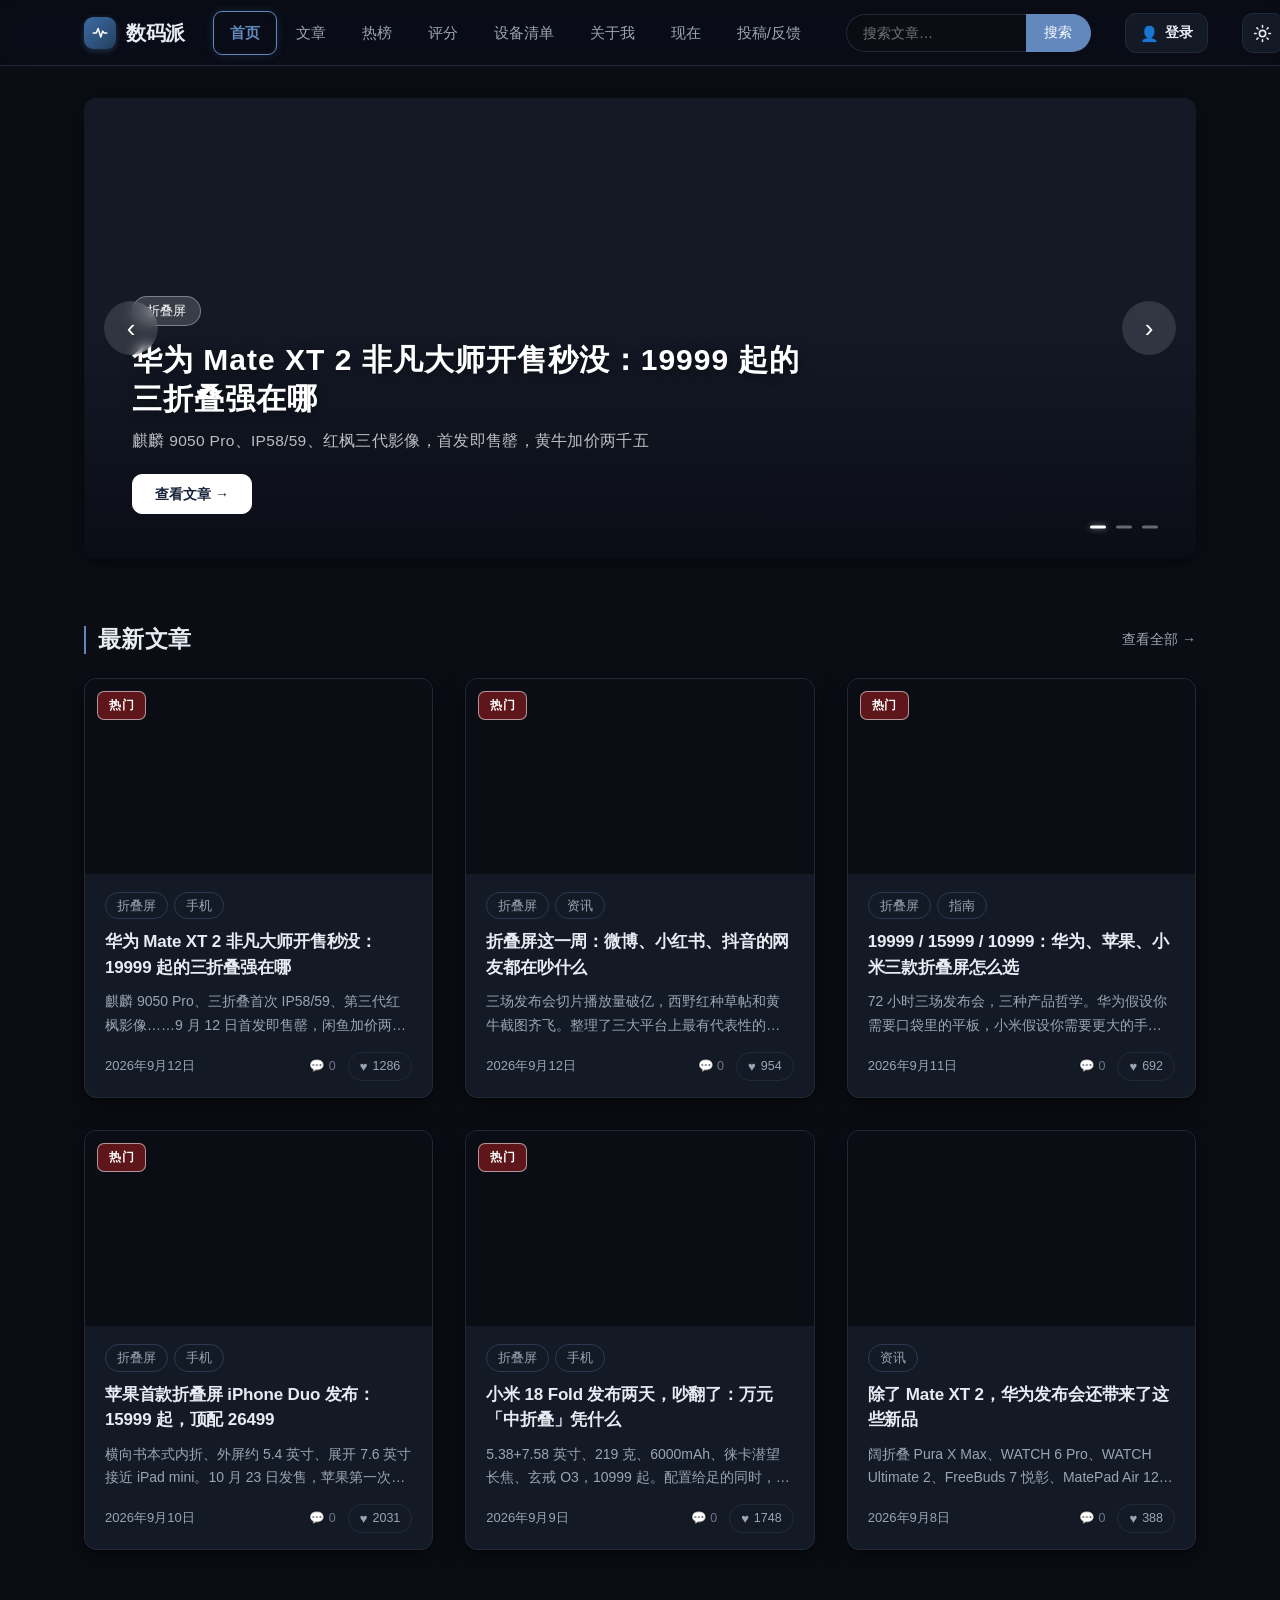
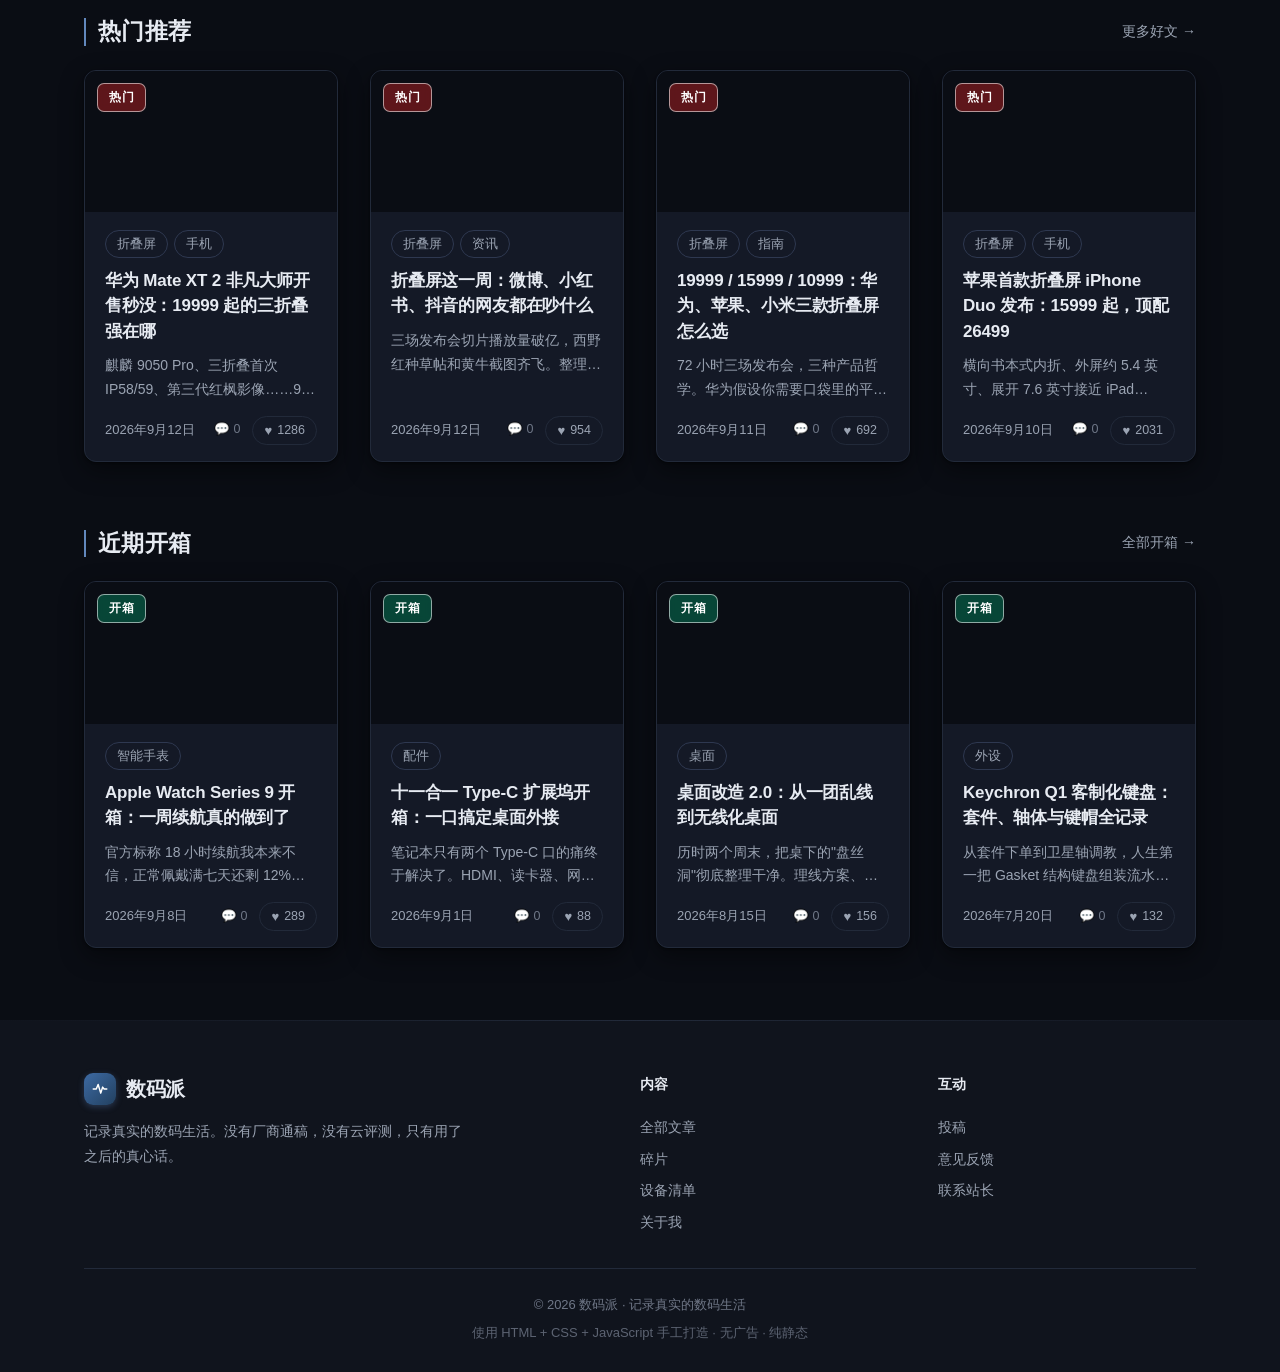
==== commit 759f5f04: "Upload index.html" ====
--- a/index.html
+++ b/index.html
@@ -31,7 +31,7 @@
     })();
   </script>
 
-  <link rel="stylesheet" href="css/style.css?v=20260919b">
+  <link rel="stylesheet" href="css/style.css?v=20260926e">
 
   <!-- Google Analytics 访问统计：免费，可看实时在线、城市、设备、来源（衡量ID：G-126PKG1057） -->
   <script async src="https://www.googletagmanager.com/gtag/js?id=G-126PKG1057"></script>
@@ -64,6 +64,7 @@
         <a class="nav-link" href="rate.html">评分</a>
         <a class="nav-link" href="devices.html">设备清单</a>
         <a class="nav-link" href="about.html">关于我</a>
+        <a class="nav-link" href="now.html">现在</a>
         <a class="nav-link" href="submit.html">投稿/反馈</a>
       </nav>
 
@@ -91,7 +92,7 @@
         <h2>最新文章</h2>
         <a class="more-link" href="articles.html">查看全部 →</a>
       </div>
-      <div class="card-grid" id="latestGrid"><!-- home.js 渲染 --></div>
+      <div class="card-grid" id="latestGrid"><!-- 骨架屏占位，home.js 渲染后自动替换 --><div class="skeleton-card"><div class="skeleton sk-img"></div><div class="sk-body"><div class="skeleton skeleton-line short"></div><div class="skeleton skeleton-line" style="width:90%;height:16px"></div><div class="skeleton skeleton-line"></div></div></div><div class="skeleton-card"><div class="skeleton sk-img"></div><div class="sk-body"><div class="skeleton skeleton-line short"></div><div class="skeleton skeleton-line" style="width:80%;height:16px"></div><div class="skeleton skeleton-line"></div></div></div><div class="skeleton-card"><div class="skeleton sk-img"></div><div class="sk-body"><div class="skeleton skeleton-line short"></div><div class="skeleton skeleton-line" style="width:85%;height:16px"></div><div class="skeleton skeleton-line"></div></div></div></div>
     </section>
 
     <!-- ============================ 热门推荐 ============================ -->
@@ -100,7 +101,7 @@
         <h2>热门推荐</h2>
         <a class="more-link" href="articles.html">更多好文 →</a>
       </div>
-      <div class="card-grid cols-4" id="hotGrid"><!-- home.js 渲染 --></div>
+      <div class="card-grid cols-4" id="hotGrid"><div class="skeleton-card"><div class="skeleton sk-img"></div><div class="sk-body"><div class="skeleton skeleton-line short"></div><div class="skeleton skeleton-line"></div></div></div><div class="skeleton-card"><div class="skeleton sk-img"></div><div class="sk-body"><div class="skeleton skeleton-line short"></div><div class="skeleton skeleton-line"></div></div></div><div class="skeleton-card"><div class="skeleton sk-img"></div><div class="sk-body"><div class="skeleton skeleton-line short"></div><div class="skeleton skeleton-line"></div></div></div><div class="skeleton-card"><div class="skeleton sk-img"></div><div class="sk-body"><div class="skeleton skeleton-line short"></div><div class="skeleton skeleton-line"></div></div></div></div>
     </section>
 
     <!-- ============================ 近期开箱 ============================ -->
@@ -109,7 +110,7 @@
         <h2>近期开箱</h2>
         <a class="more-link" href="articles.html">全部开箱 →</a>
       </div>
-      <div class="card-grid cols-4" id="unboxingGrid"><!-- home.js 渲染 --></div>
+      <div class="card-grid cols-4" id="unboxingGrid"><div class="skeleton-card"><div class="skeleton sk-img"></div><div class="sk-body"><div class="skeleton skeleton-line short"></div><div class="skeleton skeleton-line"></div></div></div><div class="skeleton-card"><div class="skeleton sk-img"></div><div class="sk-body"><div class="skeleton skeleton-line short"></div><div class="skeleton skeleton-line"></div></div></div><div class="skeleton-card"><div class="skeleton sk-img"></div><div class="sk-body"><div class="skeleton skeleton-line short"></div><div class="skeleton skeleton-line"></div></div></div><div class="skeleton-card"><div class="skeleton sk-img"></div><div class="sk-body"><div class="skeleton skeleton-line short"></div><div class="skeleton skeleton-line"></div></div></div></div>
     </section>
 
   </main>
@@ -125,6 +126,7 @@
         <div class="footer-col">
           <h4>内容</h4>
           <a href="articles.html">全部文章</a>
+          <a href="bits.html">碎片</a>
           <a href="devices.html">设备清单</a>
           <a href="about.html">关于我</a>
         </div>
@@ -144,7 +146,7 @@
 
   <!-- 顺序：先加载数据，再加载公共脚本，最后加载本页脚本 -->
   <script src="js/data.js"></script>
-  <script src="js/common.js?v=20260919b"></script>
-  <script src="js/home.js"></script>
+  <script src="js/common.js?v=20260926e"></script>
+  <script src="js/home.js?v=20260926e"></script>
 </body>
 </html>
--- a/css/style.css
+++ b/css/style.css
@@ -12,7 +12,7 @@
   --c-soft: #edf1f6;
   --c-soft-text: #274c73;
 
-  --bg: #f5f6f8;          /* 略带冷调的浅灰背景，比纯白更有质感 */
+  --bg: #eceff3;          /* 冷调浅灰再压深一点：让白色卡片从背景里"浮"出来，不再糊成一片 */
   --bg-elevated: #ffffff;
   --card: #ffffff;
   --text: #111827;        /* 正文近黑，阅读对比度更高 */
@@ -20,13 +20,17 @@
   --text-3: #9ca3af;      /* 更浅的辅助文字 */
   --border: #e5e7eb;
   --border-strong: #d1d5db;
-  --header-bg: rgba(255, 255, 255, 0.85);
+  --header-bg: rgba(245, 246, 248, 0.72);
+  --header-bg-scrolled: rgba(255, 255, 255, 0.92);
   --shadow-sm: 0 1px 2px rgba(17, 24, 39, 0.04), 0 1px 3px rgba(17, 24, 39, 0.04);
   --shadow: 0 1px 3px rgba(17, 24, 39, 0.06), 0 4px 12px rgba(17, 24, 39, 0.04);
   --shadow-hover: 0 8px 24px rgba(17, 24, 39, 0.10);
-  --radius: 14px;
-  --radius-sm: 10px;
-  --radius-lg: 20px;
+  /* 圆角收敛：全站不超过 12px（胶囊 999px 除外），减少"圆滚滚"的玩具感 */
+  --radius: 12px;
+  --radius-sm: 8px;
+  --radius-lg: 12px;
+  /* 全站统一缓动：ease-out-expo，动效起步快、收尾柔，比各处零散 ease 更整齐 */
+  --ease: cubic-bezier(0.22, 1, 0.36, 1);
   --header-height: 66px;
   --max-w: 1160px;
   --font-sans: -apple-system, BlinkMacSystemFont, "Segoe UI", "PingFang SC",
@@ -47,7 +51,8 @@
   --text-3: #6f7787;
   --border: #222a3a;
   --border-strong: #2e3850;
-  --header-bg: rgba(10, 13, 20, 0.85);
+  --header-bg: rgba(10, 13, 20, 0.6);
+  --header-bg-scrolled: rgba(10, 13, 20, 0.92);
   --shadow-sm: 0 1px 2px rgba(0, 0, 0, 0.35);
   --shadow: 0 2px 6px rgba(0, 0, 0, 0.3), 0 8px 20px rgba(0, 0, 0, 0.18);
   --shadow-hover: 0 14px 34px rgba(0, 0, 0, 0.5);
@@ -106,8 +111,8 @@
 
 /* 页面标题区 */
 .page-head { padding: 44px 0 28px; }
-/* 页面大标题：统一使用 clamp 弹性字号 + 0.5px 正字距，更接近印刷排版的从容感 */
-.page-head h1 { font-size: clamp(26px, 4vw, 36px); font-weight: 700; letter-spacing: 0.5px; color: var(--text); }
+/* 页面大标题用衬线：中文衬线（宋体系）是个人博客最直接的"高级感开关"；clamp 弹性字号 + 0.5px 正字距 */
+.page-head h1 { font-family: var(--font-serif); font-size: clamp(26px, 4vw, 36px); font-weight: 600; letter-spacing: 0.5px; color: var(--text); }
 .page-head p { color: var(--text-2); margin-top: 10px; font-size: 16px; }
 
 /* ======================== 3. 顶部导航栏 ========================= */
@@ -118,6 +123,15 @@
   backdrop-filter: saturate(180%) blur(16px);
   -webkit-backdrop-filter: saturate(180%) blur(16px);
   border-bottom: 1px solid var(--border);
+  transition: background-color 0.3s ease, box-shadow 0.3s ease;
+}
+/* 滚动后加深底色 + 投影：页面顶部时导航通透融入背景，滚动后压底更实、层次更稳 */
+.site-header.scrolled {
+  background: var(--header-bg-scrolled);
+  box-shadow: 0 4px 20px rgba(0, 0, 0, 0.12);
+}
+html[data-theme="dark"] .site-header.scrolled {
+  box-shadow: 0 4px 20px rgba(0, 0, 0, 0.45);
 }
 .nav-bar {
   position: relative;
@@ -229,7 +243,8 @@
   margin-bottom: 24px;
 }
 .section-head h2 {
-  font-size: 22px; font-weight: 600; letter-spacing: 0.3px;
+  font-family: var(--font-serif);
+  font-size: 23px; font-weight: 600; letter-spacing: 0.3px;
   padding-left: 12px; border-left: 2px solid var(--c-primary-strong);
   line-height: 1.2;
 }
@@ -252,7 +267,7 @@
   border-radius: var(--radius); overflow: hidden; /* 圆角与卡片统一 14px */
   box-shadow: var(--shadow); background: var(--card);
 }
-.carousel-track { display: flex; transition: transform 0.6s cubic-bezier(0.4, 0, 0.2, 1); }
+.carousel-track { display: flex; transition: transform 0.6s var(--ease); }
 .carousel-slide { position: relative; min-width: 100%; height: 460px; }
 .carousel-slide img {
   position: absolute; inset: 0; width: 100%; height: 100%; object-fit: cover;
@@ -324,7 +339,7 @@
   /* 双层阴影：贴地细影压住轮廓 + 大范围柔影撑起悬浮感 */
   box-shadow: 0 1px 2px rgba(0, 0, 0, 0.04), 0 8px 24px rgba(0, 0, 0, 0.06);
   cursor: pointer;
-  transition: all 0.25s cubic-bezier(0.2, 0.8, 0.2, 1);
+  transition: all 0.25s var(--ease);
 }
 .article-card:hover {
   transform: translateY(-4px);
@@ -442,7 +457,7 @@
 .breadcrumb { padding: 36px 0 0; font-size: 14px; color: var(--text-2); }
 .breadcrumb a:hover { color: var(--c-primary-strong); }
 .article-header { padding: 20px 0 24px; }
-.article-header h1 { font-size: clamp(26px, 4vw, 36px); font-weight: 800; line-height: 1.35; margin: 14px 0 18px; letter-spacing: 0.5px; }
+.article-header h1 { font-family: var(--font-serif); font-size: clamp(26px, 4vw, 36px); font-weight: 600; line-height: 1.35; margin: 14px 0 18px; letter-spacing: 0.5px; }
 .article-meta {
   display: flex; flex-wrap: wrap; align-items: center; gap: 18px;
   font-size: 14px; color: var(--text-2);
@@ -451,30 +466,40 @@
 .article-meta .meta-tags .tag { margin-right: 0; }
 .article-hero {
   width: 100%; aspect-ratio: 21 / 9; object-fit: cover;
-  border-radius: 16px; margin-bottom: 32px; box-shadow: var(--shadow);
+  border-radius: var(--radius); margin-bottom: 32px; box-shadow: var(--shadow);
   background: var(--bg);
 }
-.article-content { font-size: 17px; line-height: 1.75; color: var(--text); }
+/* 正文限宽 720px 居中：长文阅读时视线不用来回扫整屏，是阅读质感的关键 */
+.article-content { font-size: 17px; line-height: 1.75; color: var(--text); max-width: 720px; margin: 0 auto; }
+/* 小节标题：衬线 + § 小节符，替代原来的色块竖条，更像出版物 */
 .article-content h2 {
-  font-size: 23px; font-weight: 700; margin: 40px 0 16px;
-  padding-left: 14px; border-left: 3px solid var(--c-primary-strong);
-  letter-spacing: -0.01em;
-}
-.article-content p { margin: 0 0 20px; color: var(--text); }
-.article-content ul { margin: 0 0 20px; padding-left: 4px; }
-.article-content li { position: relative; padding-left: 22px; margin-bottom: 10px; }
+  font-family: var(--font-serif);
+  font-size: 24px; font-weight: 600; margin: 2.6em 0 0.9em;
+  letter-spacing: 0.01em;
+}
+.article-content h2::before {
+  content: "§"; color: var(--c-primary-strong);
+  margin-right: 10px; font-size: 0.8em; opacity: 0.55;
+}
+.article-content p { margin: 0 0 1.6em; color: var(--text); }
+.article-content ul { margin: 0 0 1.6em; padding-left: 4px; }
+.article-content li { position: relative; padding-left: 1.4em; margin-bottom: 0.6em; }
+/* 列表记号从圆点改为破折号：更克制的出版物风格 */
 .article-content li::before {
-  content: ""; position: absolute; left: 3px; top: 0.85em;
-  width: 6px; height: 6px; border-radius: 50%; background: var(--c-primary-strong);
-}
+  content: "—"; position: absolute; left: 0; top: 0;
+  color: var(--text-3);
+}
+/* 引用：去底色块，改 2px 细边 + 衬线，靠字体和留白区隔正文 */
 .article-content blockquote {
-  margin: 0 0 20px; padding: 16px 20px;
-  border-left: 3px solid var(--c-primary-strong); border-radius: 0 12px 12px 0;
-  background: var(--c-soft); color: var(--text); font-size: 16px;
-}
-.article-content figure { margin: 28px 0; }
-.article-content img { width: 100%; border-radius: 14px; box-shadow: var(--shadow); background: var(--bg); }
-.article-content figcaption { margin-top: 10px; text-align: center; font-size: 13.5px; color: var(--text-2); }
+  margin: 2em 0; padding: 0 0 0 20px;
+  border-left: 2px solid var(--c-primary-strong);
+  color: var(--text-2); font-family: var(--font-serif);
+  font-size: 18.5px; line-height: 1.7;
+}
+.article-content figure { margin: 2.5em 0; }
+.article-content img { width: 100%; border-radius: var(--radius); background: var(--bg); }
+/* 图注左对齐 + 更浅的灰：居中图注在窄栏里显得刻意 */
+.article-content figcaption { margin-top: 10px; text-align: left; font-size: 13.5px; color: var(--text-3); }
 
 .article-nav {
   display: flex; justify-content: space-between; gap: 16px;
@@ -488,8 +513,9 @@
 
 .related { margin-top: 68px; } /* 区块间距整体 +8px */
 .related h2 {
-  font-size: 22px; font-weight: 650; margin-bottom: 22px;
-  padding-left: 14px; border-left: 3px solid var(--c-primary-strong); letter-spacing: 0.3px;
+  font-family: var(--font-serif);
+  font-size: 22px; font-weight: 600; margin-bottom: 22px;
+  padding-left: 12px; border-left: 2px solid var(--c-primary-strong); letter-spacing: 0.3px;
 }
 
 /* ======================== 9. 设备清单页 ========================= */
@@ -1204,10 +1230,16 @@
 html.js .reveal-in { transition: opacity 0.5s ease, transform 0.5s ease; }
 html.js .reveal-in:not(.is-visible) { opacity: 0; transform: translateY(10px); }
 
-/* 用户偏好减少动效：跳过位移动画，内容直接完整可见 */
+/* 用户偏好减少动效（系统级无障碍设置）：全站动画/过渡近乎瞬时完成，内容始终完整可见 */
 @media (prefers-reduced-motion: reduce) {
   html.js .reveal-in { transition: none; }
   html.js .reveal-in:not(.is-visible) { opacity: 1; transform: none; }
+  *, *::before, *::after {
+    transition-duration: 0.01ms !important;
+    animation-duration: 0.01ms !important;
+    animation-iteration-count: 1 !important;
+    scroll-behavior: auto !important;
+  }
 }
 
 /* ==========================================================================
@@ -1280,7 +1312,7 @@
   overflow-y: auto;
   padding: 28px 26px 26px;
   background: var(--bg-elevated);
-  border: 1px solid var(--border); border-radius: 14px;
+  border: 1px solid var(--border); border-radius: var(--radius);
   box-shadow: var(--shadow-hover);
   animation: authFadeIn 0.2s ease;
 }
@@ -1351,3 +1383,225 @@
   .auth-dialog { width: calc(100vw - 32px); padding: 22px 18px 20px; }
   .user-menu { min-width: 180px; }
 }
+
+/* ==========================================================================
+   17. 质感细节（排版 / 微交互 / 状态）
+   ========================================================================== */
+
+/* 17.1 数字等宽：日期、统计、榜单分数对齐后整齐度肉眼可见 */
+.card-meta, .card-date, .article-meta, .post-meta,
+.rk-val, .rk-remain, .hot-heat, .stat-card .num {
+  font-variant-numeric: tabular-nums;
+  font-feature-settings: "tnum" 1;
+}
+
+/* 17.2 中文断行规则：禁止在标点符号前断行，长单词才允许折断 */
+.article-content p, .article-content li {
+  line-break: strict;
+  word-break: normal;
+  overflow-wrap: break-word;
+}
+
+/* 17.3 图片加载淡入：仅 JS 可用时启用（无 JS 时图片直接可见），避免突兀闪现 */
+html.js img { opacity: 0; transition: opacity 0.5s var(--ease); }
+html.js img.is-loaded { opacity: 1; }
+
+/* 17.4 列表骨架屏：渲染脚本执行前的占位，消除空白闪烁 */
+.skeleton {
+  background: linear-gradient(90deg,
+    var(--c-soft) 25%,
+    var(--bg-elevated) 50%,
+    var(--c-soft) 75%);
+  background-size: 200% 100%;
+  animation: shimmer 1.4s ease-in-out infinite;
+  border-radius: var(--radius-sm);
+}
+@keyframes shimmer {
+  0%   { background-position: 200% 0; }
+  100% { background-position: -200% 0; }
+}
+.skeleton-card { border: 1px solid var(--border); border-radius: var(--radius); overflow: hidden; background: var(--card); }
+.skeleton-card .sk-img { aspect-ratio: 16 / 9; }
+.skeleton-card .sk-body { padding: 18px 20px; }
+.skeleton-line { height: 13px; margin-bottom: 10px; }
+.skeleton-line.short { width: 42%; }
+
+/* 17.5 链接下划线从左展开：页脚 / 查看全部 / 面包屑 */
+.footer-col a, .section-head .more-link, .breadcrumb a {
+  background-image: linear-gradient(var(--c-primary-strong), var(--c-primary-strong));
+  background-size: 0% 1px;
+  background-position: 0 100%;
+  background-repeat: no-repeat;
+  transition: background-size 0.25s var(--ease), color 0.15s;
+  padding-bottom: 2px;
+}
+.footer-col a:hover, .section-head .more-link:hover, .breadcrumb a:hover {
+  background-size: 100% 1px;
+}
+
+/* 17.6 按钮按下的回弹反馈 */
+.btn:active { transform: scale(0.97); transition-duration: 60ms; }
+
+/* 17.7 卡片 hover 高光扫过（深色下用极淡白光，避免脏） */
+.article-card { position: relative; }
+.article-card::after {
+  content: ""; position: absolute; inset: 0; z-index: 2;
+  background: linear-gradient(105deg, transparent 40%, rgba(255,255,255,0.45) 50%, transparent 60%);
+  transform: translateX(-100%);
+  pointer-events: none;
+  transition: transform 0s;
+}
+.article-card:hover::after { transform: translateX(100%); transition: transform 0.5s var(--ease); }
+html[data-theme="dark"] .article-card::after {
+  background: linear-gradient(105deg, transparent 40%, rgba(255,255,255,0.05) 50%, transparent 60%);
+}
+
+/* 17.8 文章页：阅读进度条 + 右侧目录（宽屏才显示目录） */
+.reading-progress {
+  position: fixed; top: 0; left: 0; z-index: 200;
+  height: 2px; width: 0;
+  background: var(--c-primary-strong);
+}
+.article-wrap { position: relative; }
+/* 目录轨道：absolute 撑满整栏高，挂在正文右侧空白；sticky 放在内层 nav 上，
+   不用 float + sticky（Chrome 对浮动元素的 sticky 支持有坑） */
+.toc-rail { position: absolute; top: 0; bottom: 0; right: -222px; width: 190px; }
+.toc {
+  position: sticky; top: calc(var(--header-height) + 16px);
+  padding: 12px 0;
+  border-left: 1px solid var(--border);
+  font-size: 13px;
+}
+.toc a {
+  display: block; padding: 6px 14px;
+  color: var(--text-3);
+  border-left: 2px solid transparent; margin-left: -1px;
+  transition: color 0.15s var(--ease), border-color 0.15s var(--ease);
+}
+.toc a:hover { color: var(--text); }
+.toc a.active { color: var(--c-primary-strong); border-left-color: var(--c-primary-strong); }
+@media (max-width: 1240px) { .toc-rail { display: none; } }
+/* 目录跳转/锚点定位时给吸顶导航让位 */
+.article-content h2 { scroll-margin-top: 90px; }
+
+/* 17.9 返回顶部：滚动超过一屏后浮现 */
+.to-top {
+  position: fixed; right: 28px; bottom: 28px; z-index: 90;
+  width: 40px; height: 40px; border-radius: var(--radius);
+  background: var(--bg-elevated); border: 1px solid var(--border);
+  color: var(--text-2); font-size: 17px;
+  display: flex; align-items: center; justify-content: center;
+  opacity: 0; pointer-events: none; transform: translateY(8px);
+  transition: all 0.25s var(--ease);
+}
+.to-top.show { opacity: 1; pointer-events: auto; transform: none; }
+.to-top:hover { color: var(--c-primary-strong); border-color: var(--c-primary-strong); }
+
+/* 17.10 正文里的代码块 / 行内代码 / 表格 / 引用来源 */
+.article-content code {
+  font-family: "SF Mono", "JetBrains Mono", Consolas, monospace;
+  font-size: 0.88em; padding: 2px 6px;
+  background: var(--c-soft); border-radius: 6px;
+  color: var(--c-primary-strong);
+}
+.article-content pre {
+  margin: 2em 0; padding: 18px 20px;
+  background: #14161c; color: #e8eaf0;
+  border-radius: var(--radius); overflow-x: auto;
+  font-size: 13.5px; line-height: 1.7; tab-size: 2;
+}
+.article-content pre code { padding: 0; background: none; color: inherit; font-size: inherit; }
+.article-content blockquote cite {
+  display: block; margin-top: 10px;
+  font-size: 13.5px; color: var(--text-3);
+  font-style: normal; font-family: var(--font-sans);
+}
+.article-content table {
+  width: 100%; margin: 2em 0; border-collapse: collapse; font-size: 14.5px;
+}
+.article-content th {
+  text-align: left; padding: 10px 14px;
+  border-bottom: 2px solid var(--border-strong);
+  font-weight: 600; color: var(--text);
+}
+.article-content td {
+  padding: 10px 14px; border-bottom: 1px solid var(--border); color: var(--text-2);
+}
+.article-content tr:last-child td { border-bottom: none; }
+
+/* ==========================================================================
+   18. 「现在」页（now.html）
+   ========================================================================== */
+.now-page { max-width: 720px; margin: 0 auto; padding: 60px 0; }
+.now-eyebrow {
+  font-size: 12px; font-weight: 600; letter-spacing: 0.2em;
+  color: var(--c-primary-strong); margin-bottom: 14px;
+}
+.now-title {
+  font-family: var(--font-serif);
+  font-size: clamp(30px, 5vw, 42px); font-weight: 600;
+}
+.now-meta {
+  margin-top: 14px; font-size: 13.5px; color: var(--text-3);
+  font-variant-numeric: tabular-nums;
+}
+.now-intro { margin-top: 22px; font-size: 17px; line-height: 1.75; color: var(--text-2); }
+.now-section { margin-top: 44px; }
+.now-section h2 {
+  font-family: var(--font-serif);
+  font-size: 20px; font-weight: 600;
+  margin-bottom: 6px; padding-bottom: 10px;
+  border-bottom: 1px solid var(--border);
+}
+.now-section ul { list-style: none; padding: 0; }
+.now-item {
+  display: flex; justify-content: space-between; align-items: baseline;
+  gap: 16px; padding: 12px 0;
+}
+.now-item + .now-item { border-top: 1px dashed var(--border); }
+.now-item-text { font-size: 15.5px; color: var(--text); }
+a.now-item-text:hover { color: var(--c-primary-strong); }
+.now-item-note { font-size: 13px; color: var(--text-3); text-align: right; flex-shrink: 0; max-width: 55%; }
+@media (max-width: 640px) {
+  .now-item { flex-direction: column; gap: 3px; }
+  .now-item-note { text-align: left; max-width: none; }
+}
+
+/* ==========================================================================
+   19. 「碎片」页（bits.html）：左侧时间轴 + 圆点
+   ========================================================================== */
+.bits-stream { max-width: 720px; margin: 0 auto; list-style: none; padding: 0 0 40px; }
+.bit-item {
+  display: grid; grid-template-columns: 100px 1fr; gap: 20px;
+  padding: 22px 0 22px 24px;
+  border-bottom: 1px solid var(--border);
+  position: relative;
+}
+/* 左侧竖线 + 圆点，悬停时圆点变主题色 */
+.bit-item::before {
+  content: ""; position: absolute;
+  left: 104px; top: 0; bottom: 0;
+  width: 1px; background: var(--border);
+}
+.bit-item::after {
+  content: ""; position: absolute;
+  left: 100px; top: 30px;
+  width: 9px; height: 9px; border-radius: 50%;
+  background: var(--bg); border: 2px solid var(--border-strong);
+  transition: border-color 0.15s var(--ease);
+}
+.bit-item:hover::after { border-color: var(--c-primary-strong); }
+.bit-time {
+  display: flex; flex-direction: column; gap: 2px;
+  font-size: 12.5px; color: var(--text-3);
+  padding-top: 3px; padding-right: 16px; /* 给时间轴竖线/圆点让位，避免压住日期 */
+  text-align: right;
+  font-variant-numeric: tabular-nums;
+}
+.bit-body p { font-size: 15.5px; line-height: 1.75; color: var(--text); }
+.bit-image { margin-top: 14px; border-radius: var(--radius); max-width: 100%; }
+@media (max-width: 640px) {
+  .bit-item { grid-template-columns: 1fr; gap: 6px; padding-left: 0; }
+  .bit-item::before, .bit-item::after { display: none; }
+  .bit-time { flex-direction: row; gap: 12px; text-align: left; }
+}
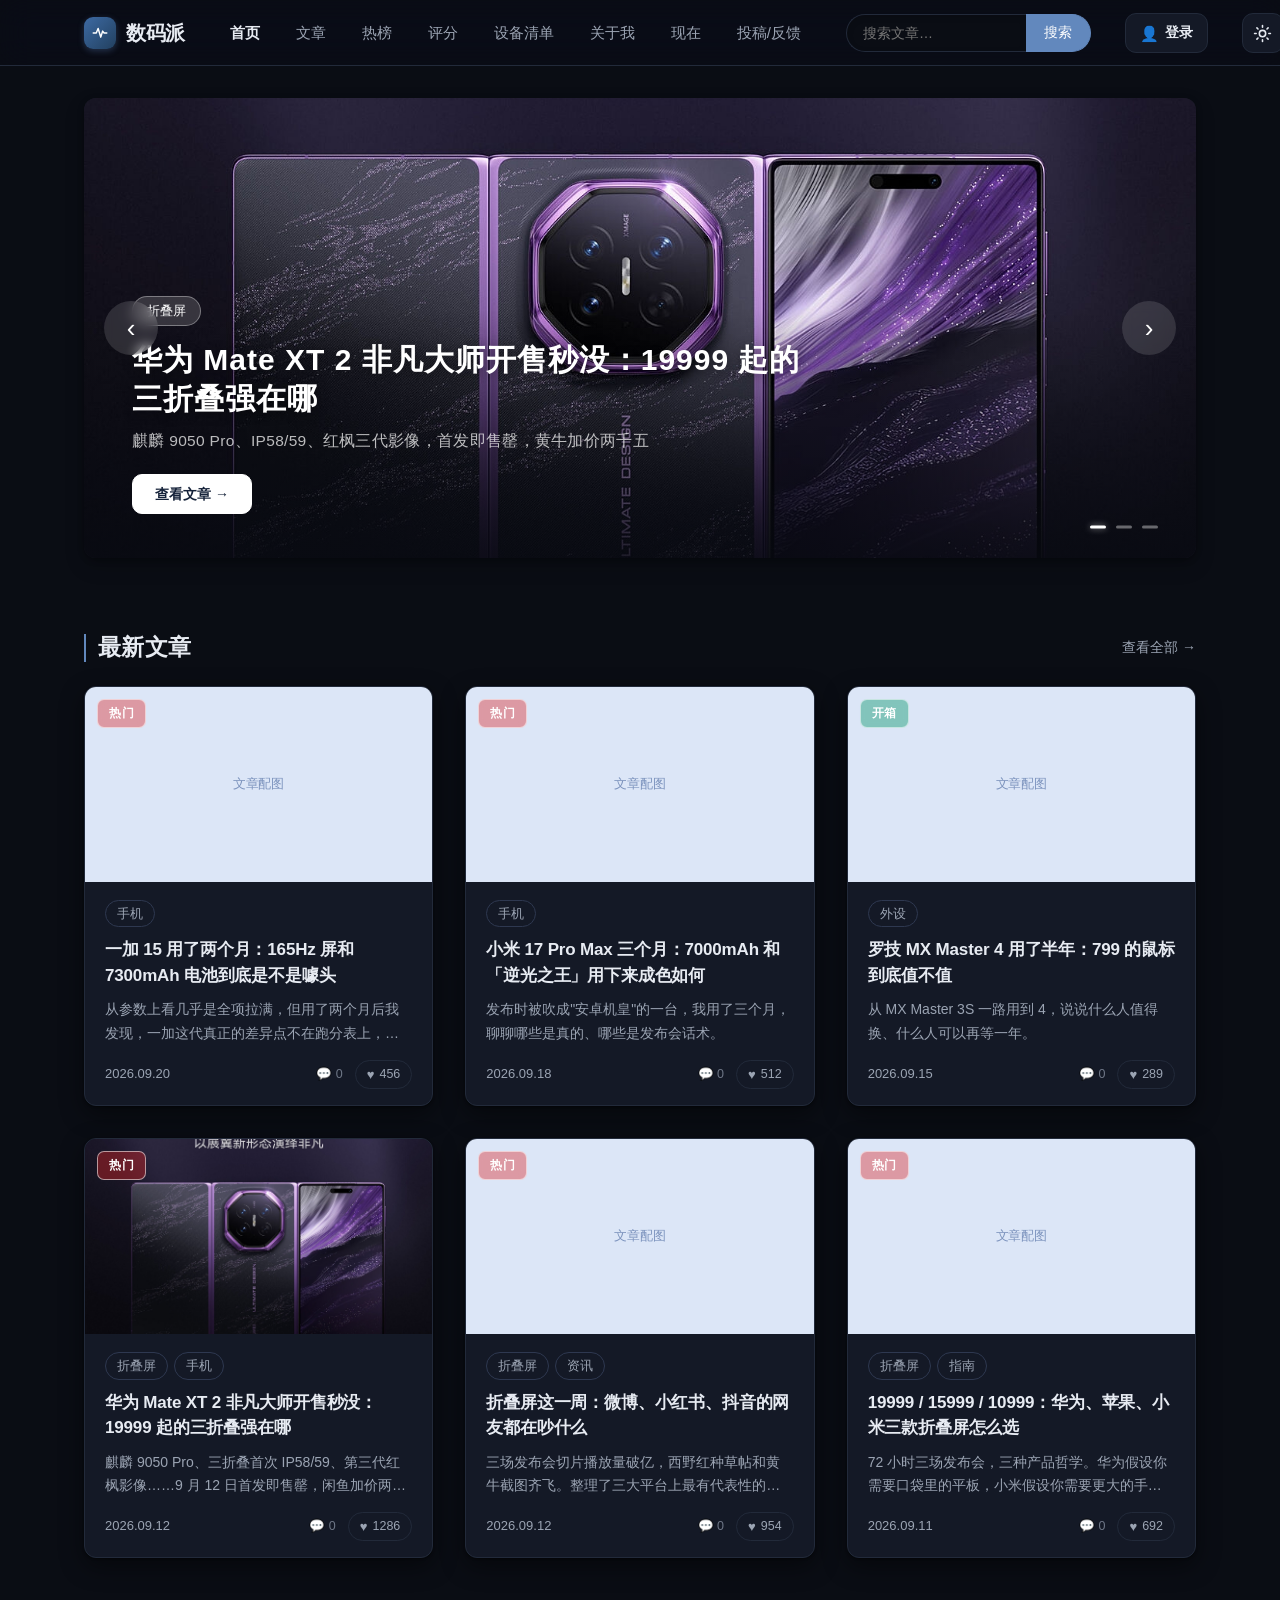
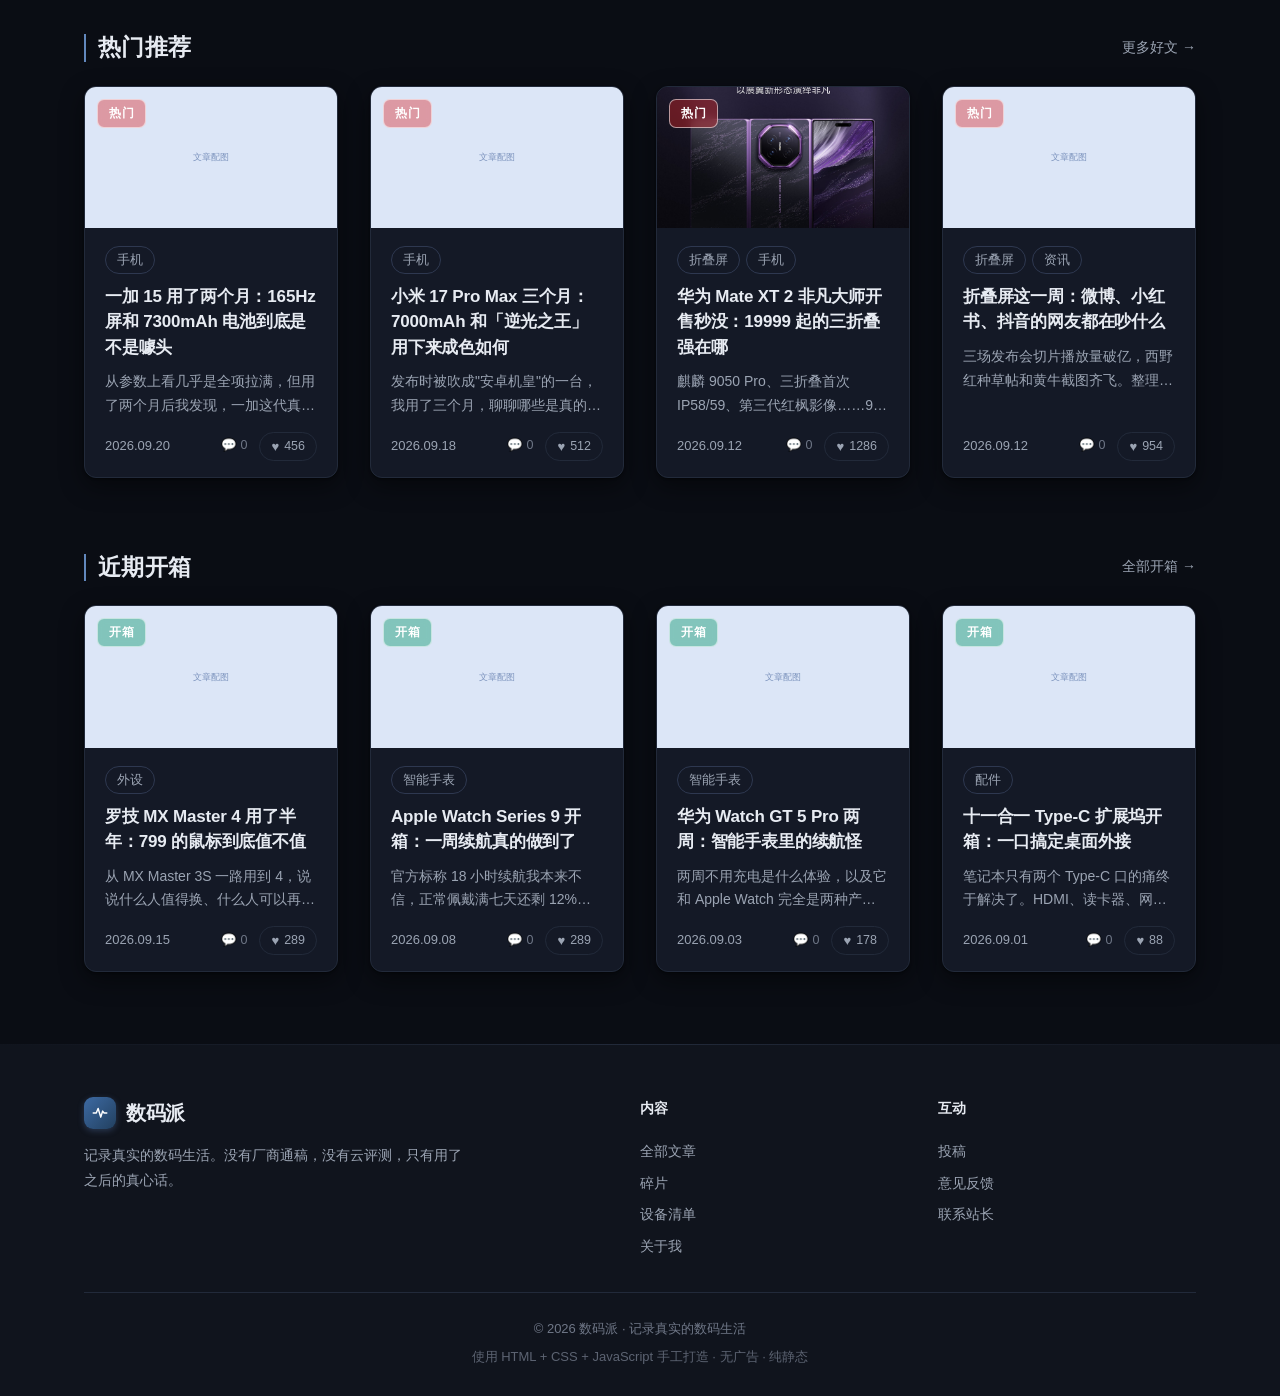
==== commit 8d9c30af: "Update index.html" ====
--- a/index.html
+++ b/index.html
@@ -31,7 +31,7 @@
     })();
   </script>
 
-  <link rel="stylesheet" href="css/style.css?v=20260926e">
+  <link rel="stylesheet" href="css/style.css?v=20261017a">
 
   <!-- Google Analytics 访问统计：免费，可看实时在线、城市、设备、来源（衡量ID：G-126PKG1057） -->
   <script async src="https://www.googletagmanager.com/gtag/js?id=G-126PKG1057"></script>
--- a/css/style.css
+++ b/css/style.css
@@ -110,7 +110,7 @@
 }
 
 /* 页面标题区 */
-.page-head { padding: 44px 0 28px; }
+.page-head { padding: 52px 0 32px; } /* 顶部留白加大，页面开场更透气 */
 /* 页面大标题用衬线：中文衬线（宋体系）是个人博客最直接的"高级感开关"；clamp 弹性字号 + 0.5px 正字距 */
 .page-head h1 { font-family: var(--font-serif); font-size: clamp(26px, 4vw, 36px); font-weight: 600; letter-spacing: 0.5px; color: var(--text); }
 .page-head p { color: var(--text-2); margin-top: 10px; font-size: 16px; }
@@ -158,13 +158,13 @@
 .nav-menu { display: flex; align-items: center; gap: 2px; margin-left: auto; flex-shrink: 0; }
 .nav-link { padding: 8px 16px; border-radius: 9px; border: 1px solid transparent; color: var(--text-2); font-size: 15px; font-weight: 500; transition: all 0.2s; white-space: nowrap; }
 .nav-link:hover { color: var(--text); background: var(--bg); }
-/* 选中项：不用实心色块，改细边框 + 微弱发光，轻盈不厚重 */
+/* 选中项：苹果式纯文字弱化——不用色块/边框/发光，只靠加深字色 + 加重字重区分当前页 */
 .nav-link.active {
-  color: var(--c-primary-strong);
+  color: var(--text);
   background: transparent;
-  border-color: var(--c-primary-strong);
+  border-color: transparent;
   font-weight: 600;
-  box-shadow: 0 0 10px rgba(88, 124, 178, 0.22), inset 0 0 6px rgba(88, 124, 178, 0.08);
+  box-shadow: none;
 }
 
 /* 搜索框：直接挂在导航栏上（已移出折叠菜单），间距由 .nav-bar 的 gap 控制。
@@ -215,7 +215,8 @@
 .btn {
   display: inline-flex; align-items: center; gap: 8px;
   height: 42px; padding: 0 24px;
-  border: 1px solid var(--border-strong); border-radius: 11px;
+  /* 胶囊形按钮（980px 圆角 = 全圆）：与点赞/标签的胶囊形统一，苹果式圆润 */
+  border: 1px solid var(--border-strong); border-radius: 980px;
   background: var(--card); color: var(--text);
   font-size: 15px; font-weight: 500; cursor: pointer;
   transition: all 0.2s;
@@ -237,7 +238,7 @@
 }
 a.tag:hover { background: var(--c-primary-strong); color: #fff; }
 
-.section { margin-top: 68px; } /* 区块间距整体 +8px，留白更透气 */
+.section { margin-top: 76px; } /* 区块间距再 +8px，向苹果式大留白靠拢 */
 .section-head {
   display: flex; align-items: center; justify-content: space-between;
   margin-bottom: 24px;
